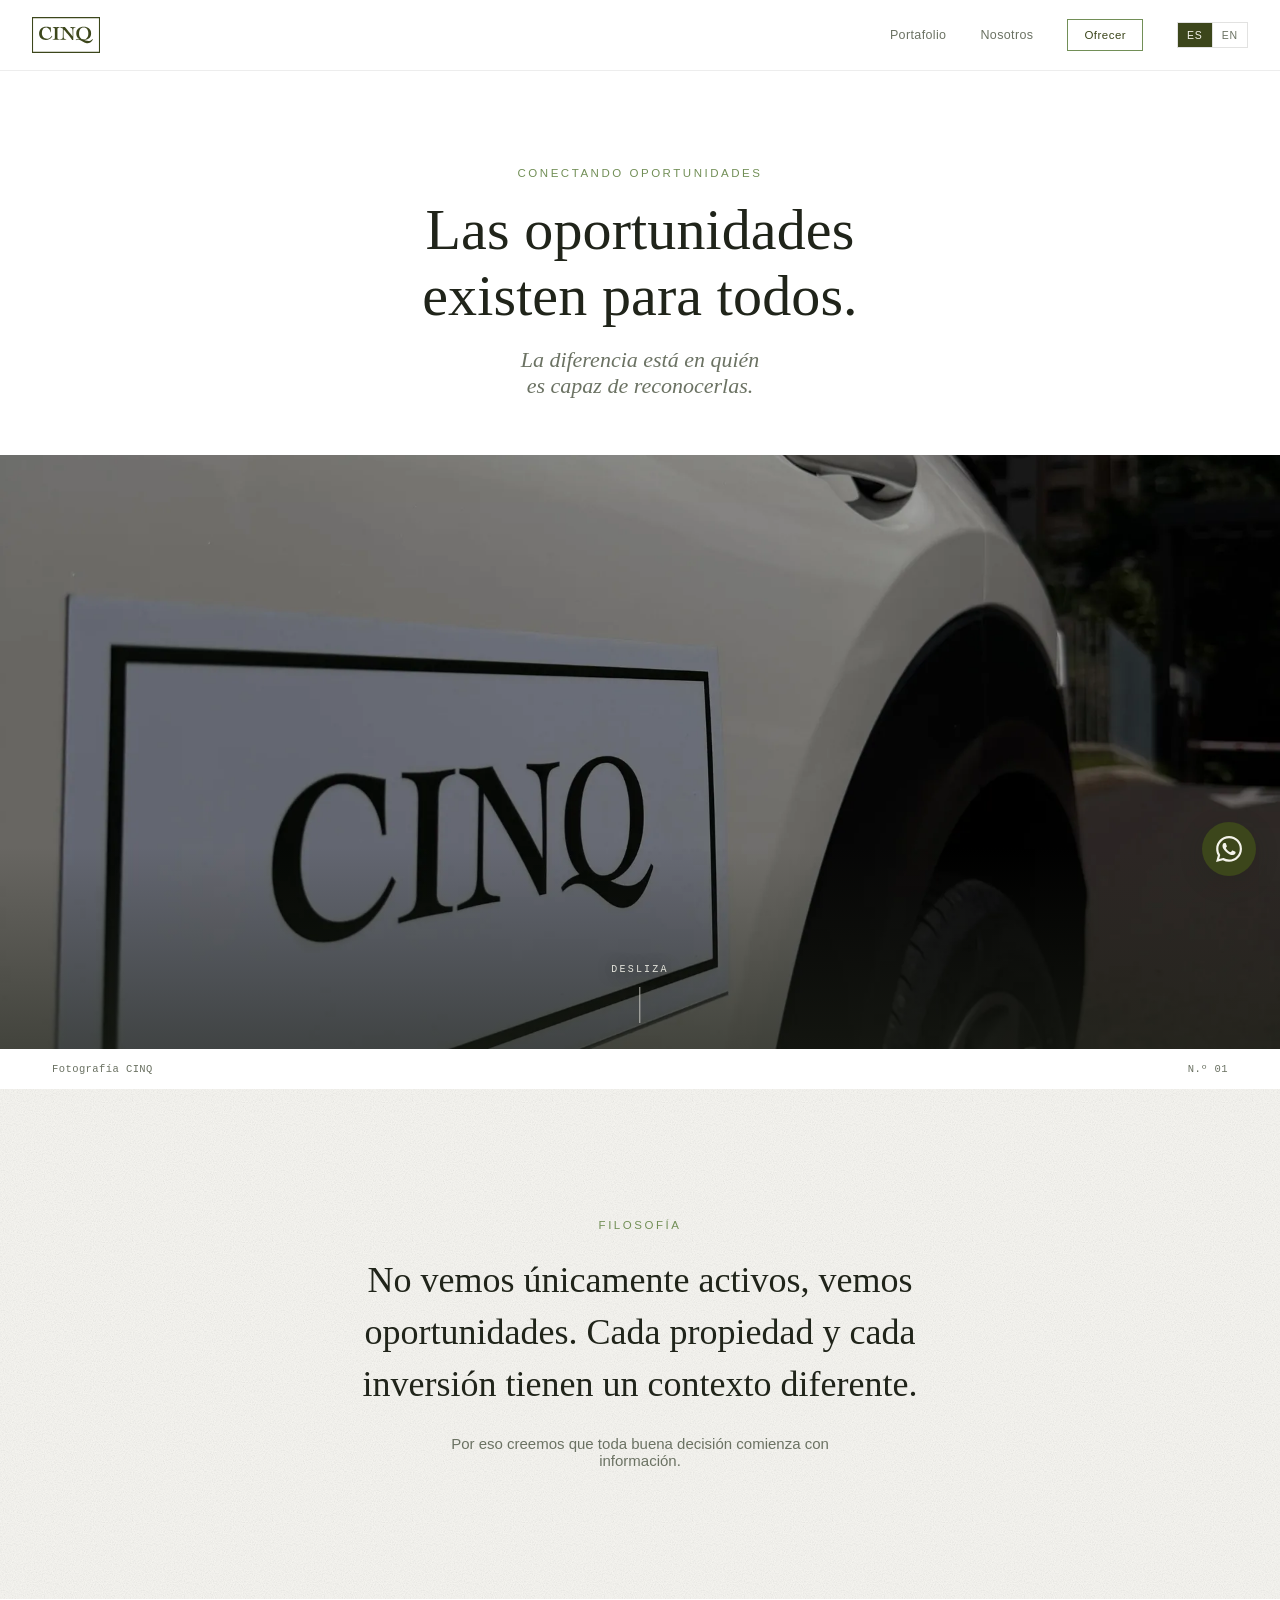
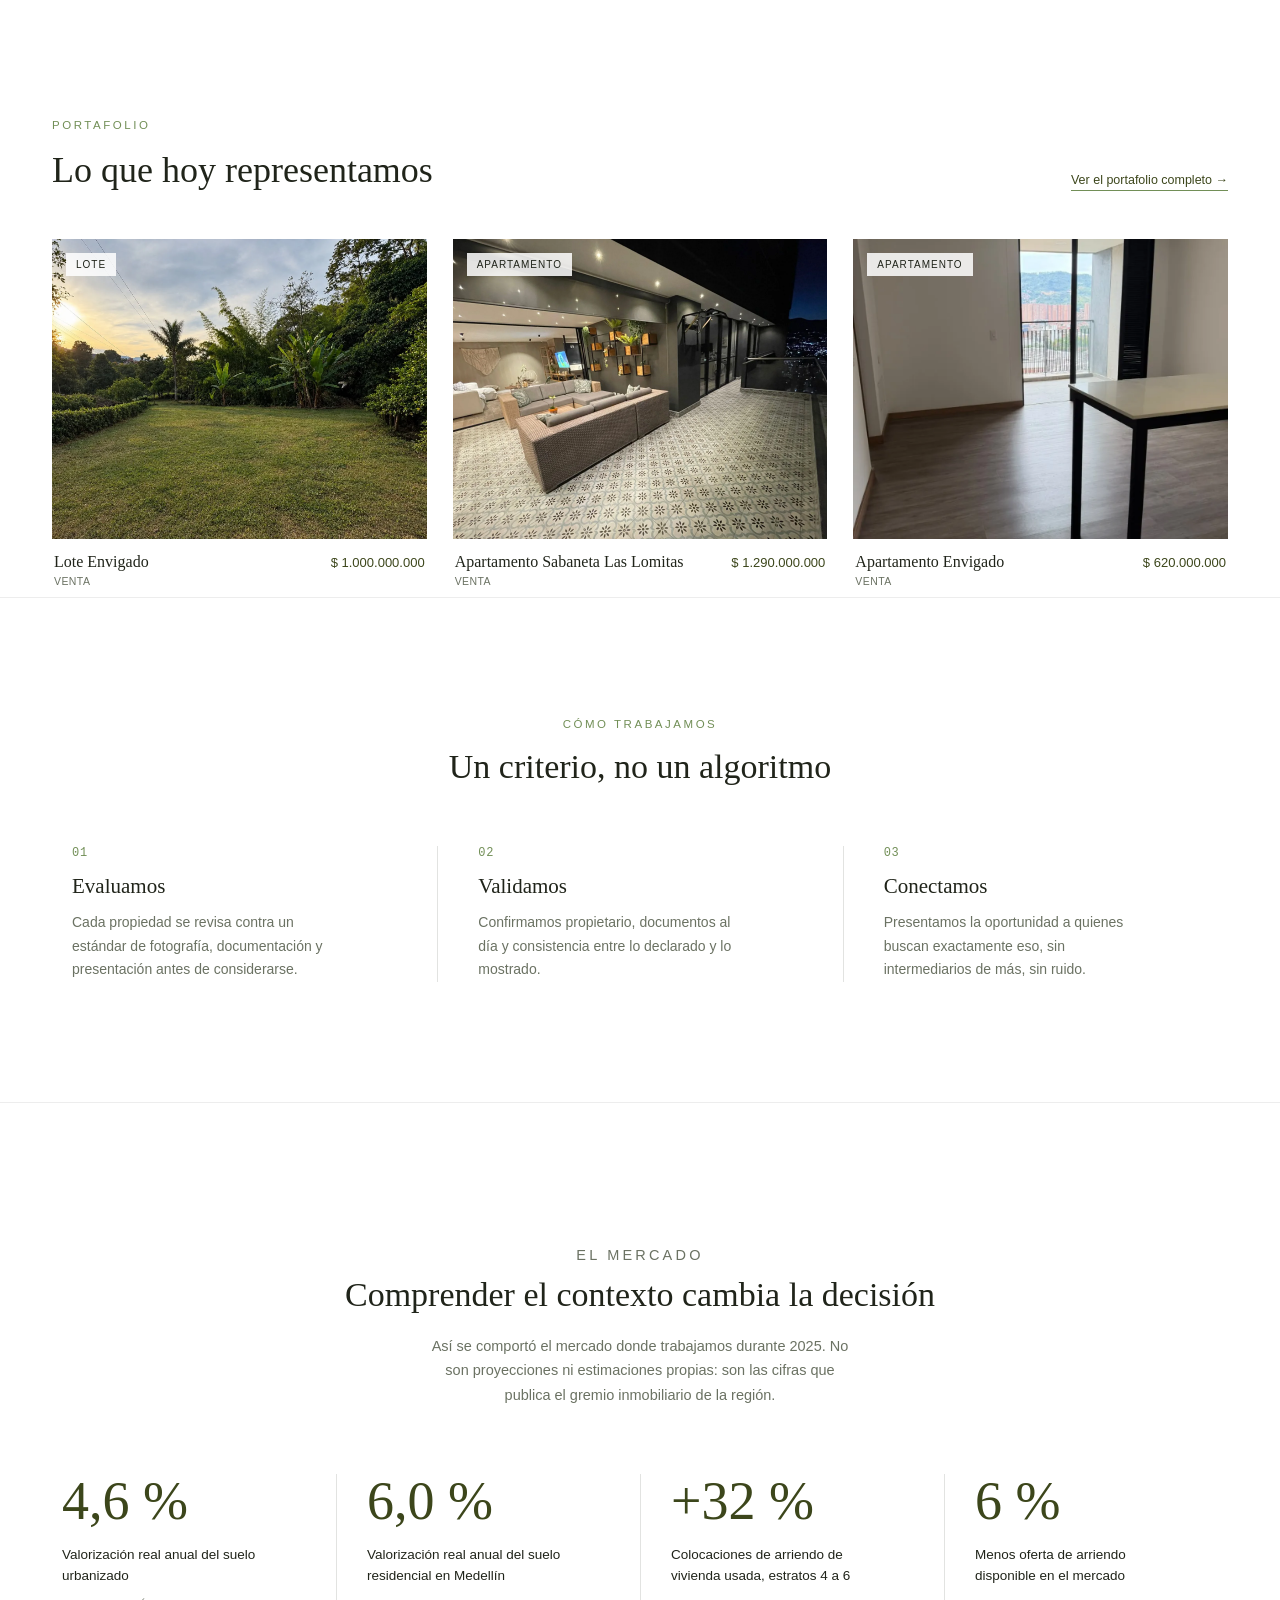
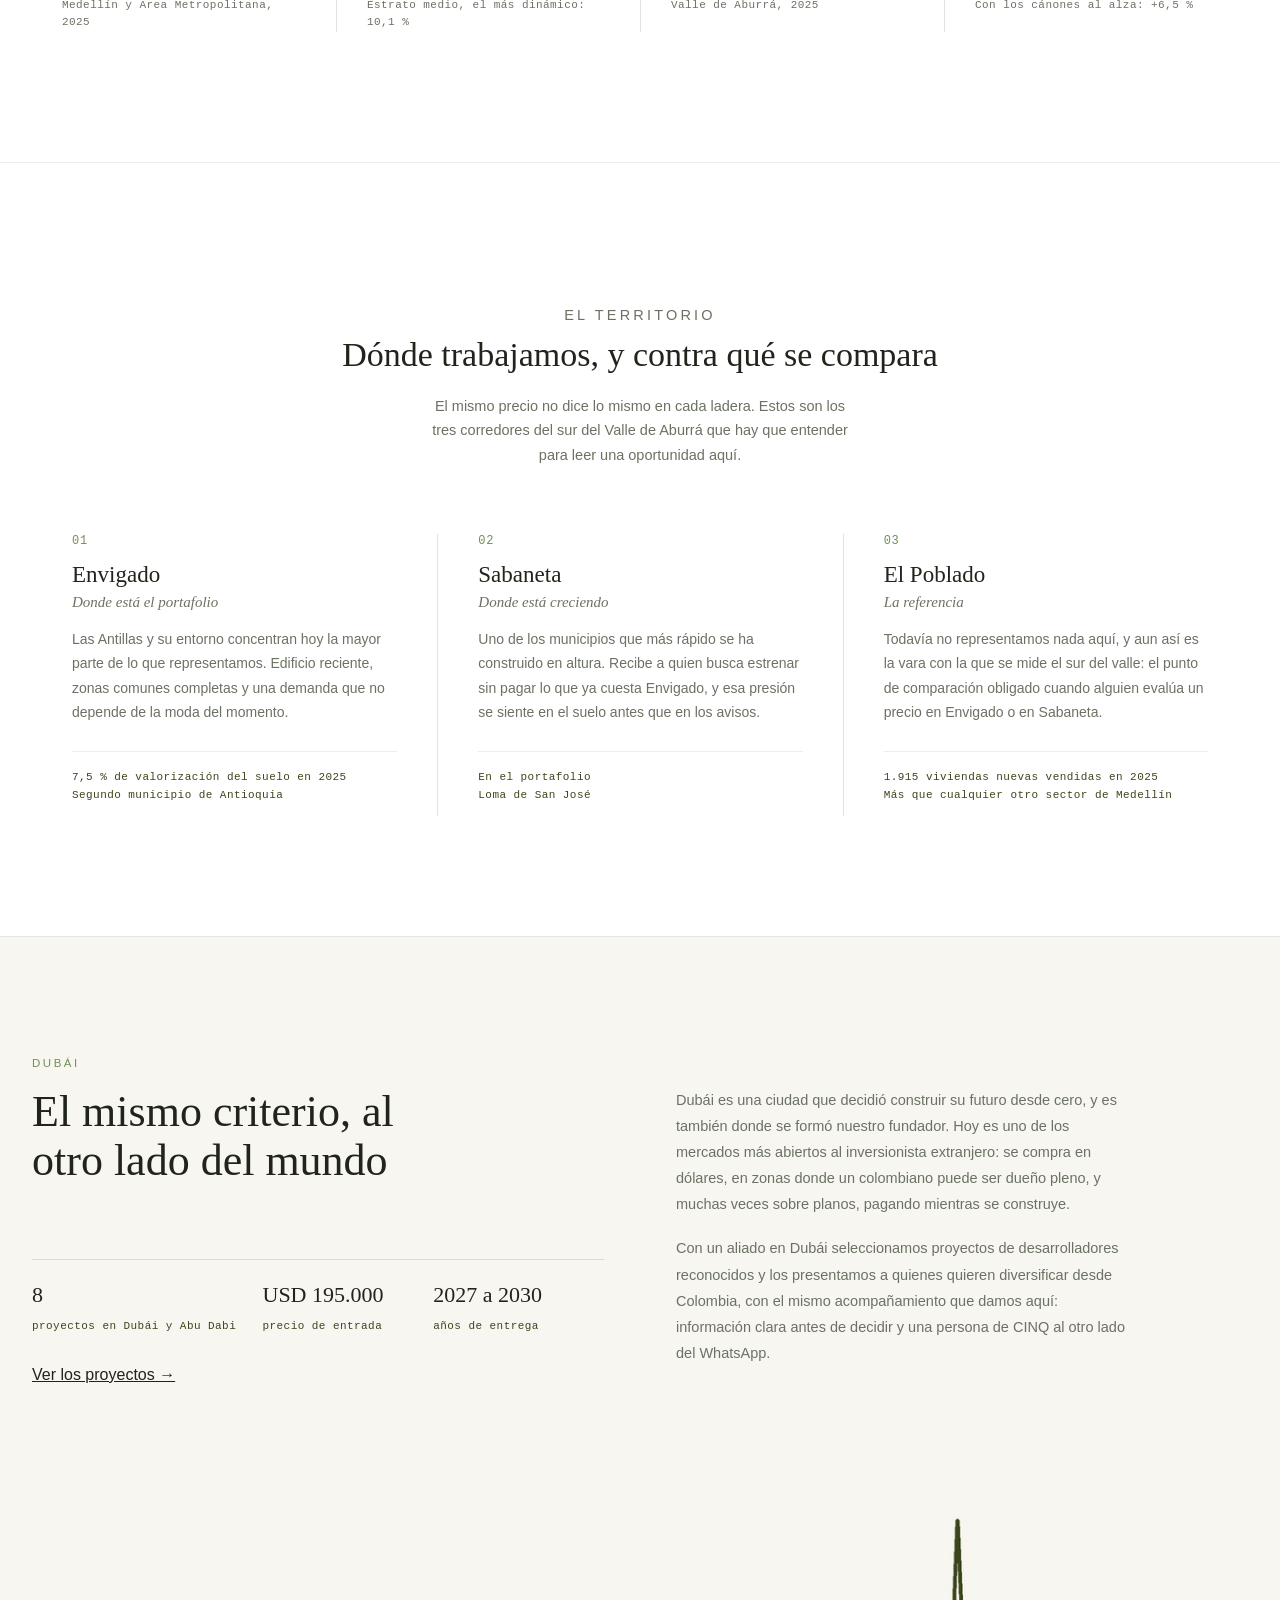
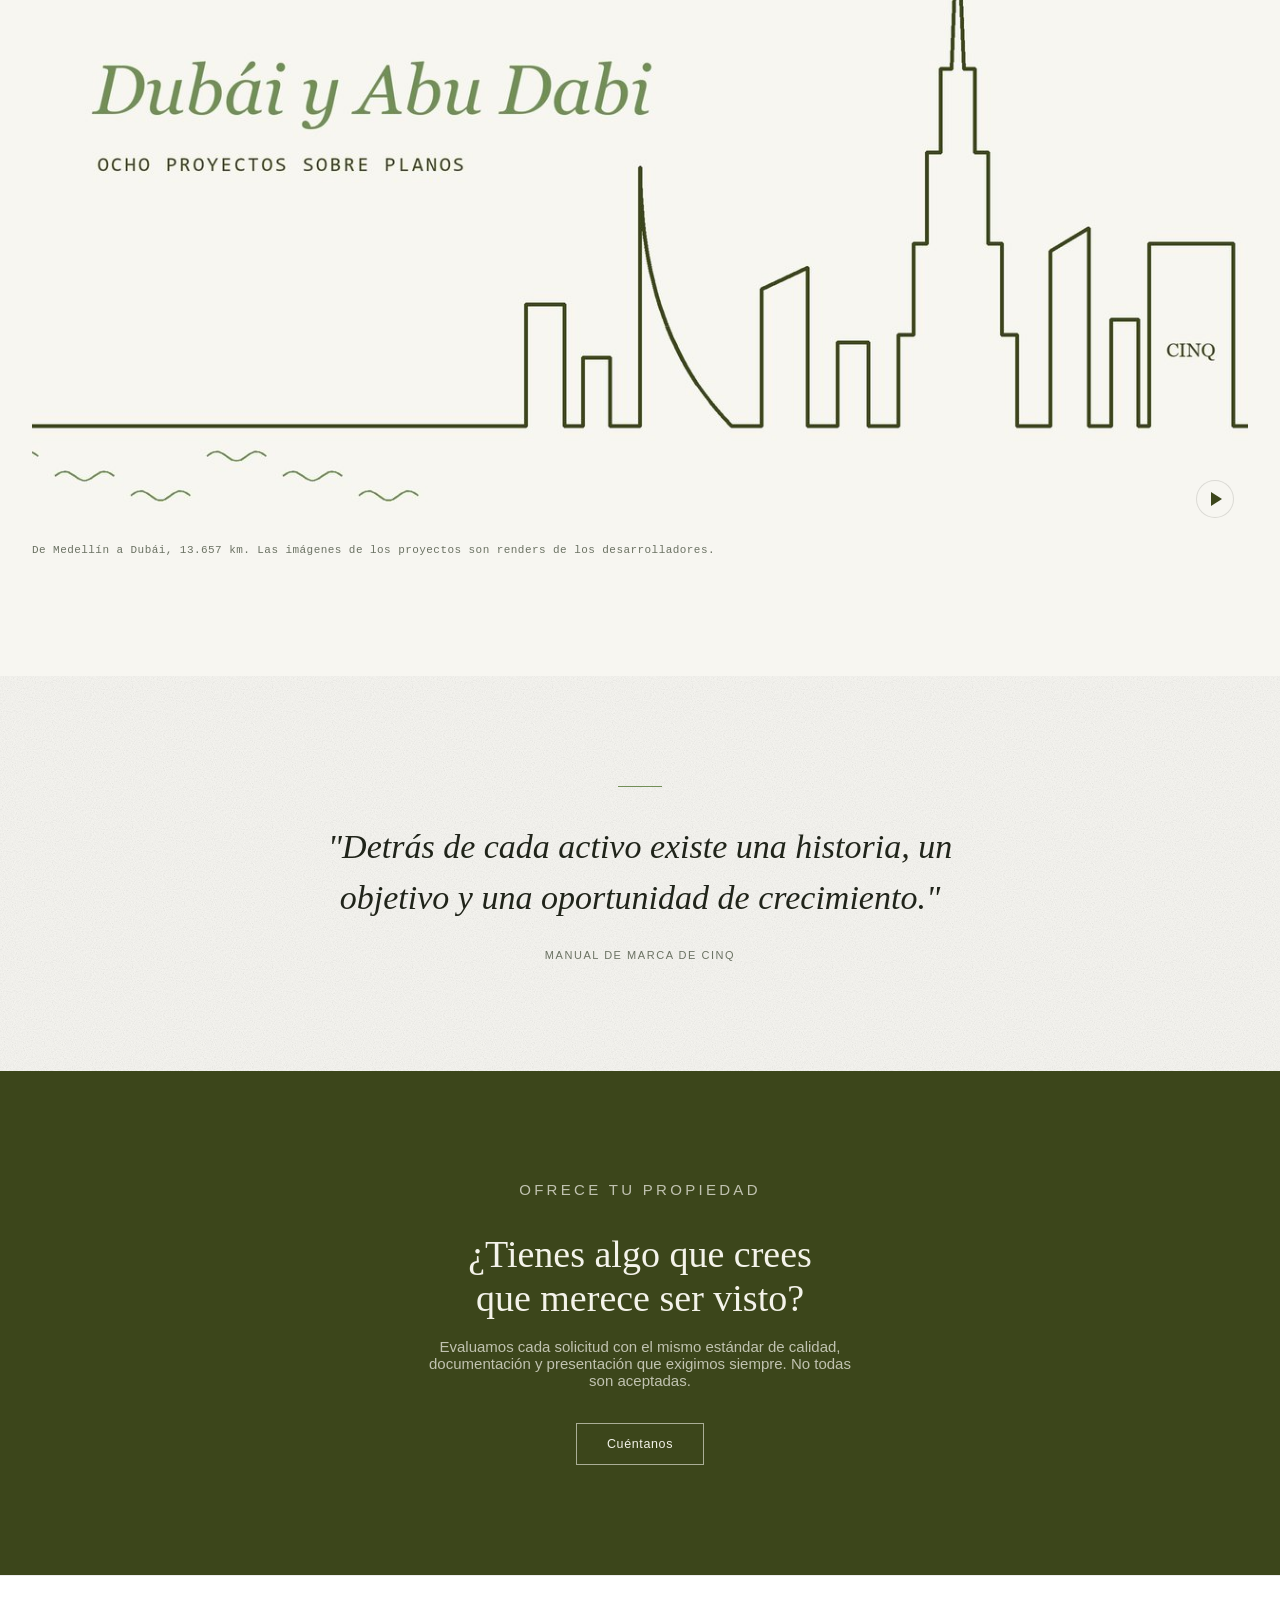
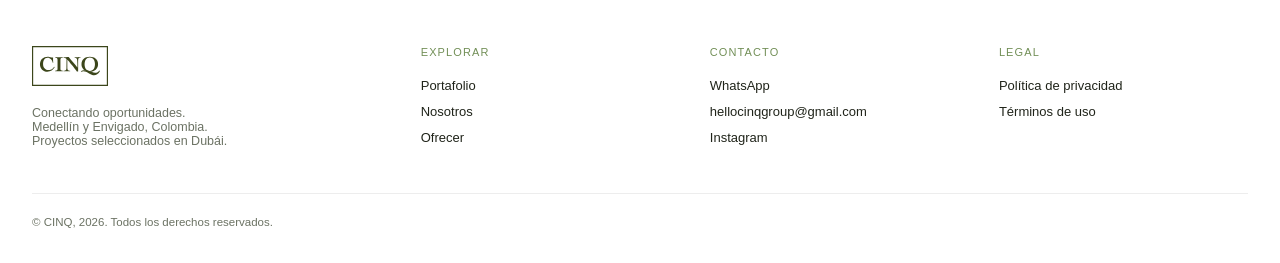
==== index.html @ d1671813 "Suma la pelicula de Dubai al home y traduce la ubicacion de los proyectos La seccion de Dubai cambia" ====
<!doctype html>
<html lang="es">
<head>
<meta charset="utf-8">
<meta name="viewport" content="width=device-width, initial-scale=1">
<title data-en="CINQ | Connecting opportunities">CINQ | Conectando oportunidades</title>
<meta name="description" content="CINQ conecta personas con oportunidades en propiedades y activos estratégicos en Medellín, Envigado y Dubái." data-en-content="CINQ connects people with opportunities in property and strategic assets in Medellín, Envigado and Dubai.">
<link rel="canonical" href="https://cinq-web.vercel.app/">
<link rel="icon" href="/favicon.ico?v=2" sizes="any">
<link rel="icon" href="/favicon.svg?v=2" type="image/svg+xml">
<link rel="apple-touch-icon" href="/apple-touch-icon.png?v=2">
<meta property="og:type" content="website">
<meta property="og:site_name" content="CINQ">
<meta property="og:locale" content="es_CO">
<meta property="og:url" content="https://cinq-web.vercel.app/">
<meta property="og:title" content="CINQ, conectando oportunidades">
<meta property="og:description" content="CINQ conecta personas con oportunidades en propiedades y activos estratégicos en Medellín, Envigado y Dubái.">
<meta property="og:image" content="https://cinq-web.vercel.app/assets/img/og-cinq-2.jpg">
<meta property="og:image:width" content="1200">
<meta property="og:image:height" content="630">
<meta property="og:image:alt" content="Logo de CINQ: el wordmark dentro de su rectangulo, en crema sobre fondo oliva">
<meta name="twitter:card" content="summary_large_image">
<link rel="stylesheet" href="assets/css/styles.css">
<style>
  /* ---------------- hero / masthead ---------------- */
  .masthead{padding:96px 32px 56px;text-align:center;}
  .masthead .inner{max-width:720px;margin:0 auto;}
  .masthead h1{
    font-family:var(--font-display);font-weight:400;font-size:clamp(32px,5.6vw,58px);
    line-height:1.14;letter-spacing:0.002em;margin:0 0 18px;text-wrap:balance;color:var(--ink);
  }
  .masthead .sub{
    font-family:var(--font-display);font-style:italic;font-size:clamp(17px,2.2vw,22px);
    color:var(--muted);max-width:38ch;margin:0 auto;text-wrap:balance;
  }

  .hero-photo{height:66vh;min-height:420px;}
  .hero-photo .tex-wrap{position:absolute;inset:0;overflow:hidden;}
  .hero-photo img{object-position:50% 60%;}
  .hero-photo .tex-wrap.kb img{animation:kb 30s ease-in-out infinite alternate;}
  @keyframes kb{ from{transform:scale(1);} to{transform:scale(1.06);} }
  @media (prefers-reduced-motion: reduce){ .hero-photo .tex-wrap.kb img{animation:none;} }

  /* ---------------- philosophy ---------------- */
  .philosophy{padding:130px 32px;text-align:center;background-color:var(--paper-alt);}
  .philosophy .inner{max-width:740px;margin:0 auto;}
  .philosophy blockquote{
    margin:24px 0 0;font-family:var(--font-display);font-weight:400;
    font-size:clamp(23px,3.2vw,36px);line-height:1.44;color:var(--ink);text-wrap:balance;
  }
  .philosophy .subline{margin:24px auto 0;max-width:52ch;color:var(--muted);font-size:15px;}

  /* ---------------- process (spec strip) ---------------- */
  .process{padding:120px 32px;background:var(--paper);border-top:1px solid var(--line-soft);}
  .process .inner{max-width:1240px;margin:0 auto;}
  .process .head{text-align:center;margin-bottom:60px;}
  .process-grid{display:grid;grid-template-columns:repeat(3,1fr);}
  .p-step{padding:0 40px;}
  .p-step + .p-step{border-left:1px solid var(--line);}
  @media (max-width:820px){
    .process-grid{grid-template-columns:1fr;gap:44px;}
    .p-step{padding:0;}
    .p-step + .p-step{border-left:none;border-top:1px solid var(--line);padding-top:44px;}
  }
  .p-step .idx{font-family:var(--font-mono);font-size:12px;color:var(--olive);letter-spacing:0.06em;}
  .p-step h3{font-family:var(--font-display);font-weight:400;font-size:21px;margin:14px 0 12px;color:var(--ink);}
  .p-step p{font-size:14px;color:var(--muted);line-height:1.7;margin:0;max-width:34ch;}

  /* ---------------- editorial quote ---------------- */
  .spread-quote{padding:110px 32px;text-align:center;background-color:var(--paper-alt);}
  .spread-quote .inner{max-width:780px;margin:0 auto;}
  .spread-quote .rule{width:44px;height:1px;background:var(--olive);margin:0 auto 34px;}
  .spread-quote p{
    font-family:var(--font-display);font-weight:400;font-style:italic;
    font-size:clamp(21px,3.2vw,34px);line-height:1.5;color:var(--ink);text-wrap:balance;margin:0;
  }
  .spread-quote cite{
    display:block;margin-top:26px;font-style:normal;font-size:11px;letter-spacing:0.14em;
    text-transform:uppercase;color:var(--muted);
  }

  /* ---------------- cta band ---------------- */
  .cta-band{background:var(--olive-deep);color:var(--on-accent);padding:110px 32px;text-align:center;}
  .cta-band .inner{max-width:640px;margin:0 auto;}
  .cta-band .eyebrow{color:var(--on-accent-muted);}
  .cta-band h2{font-family:var(--font-display);font-weight:400;font-size:clamp(25px,3.4vw,38px);margin:0 0 18px;text-wrap:balance;}
  .cta-band p{color:var(--on-accent-muted);font-size:15px;max-width:52ch;margin:0 auto 34px;}
  .cta-band .btn{
    display:inline-block;border:1px solid rgba(244,243,234,0.6);color:var(--on-accent);
    text-decoration:none;padding:13px 30px;font-size:12.5px;letter-spacing:0.05em;transition:background .25s ease;
  }
  .cta-band .btn:hover{background:rgba(244,243,234,0.14);}

  /* ---------------- senal de scroll ---------------- */
  /* La foto del hero es clara en la zona baja, asi que el texto crema no se
     leeria solo. El degradado le da piso sin oscurecer la fotografía. */
  .hero-photo::after{
    content:"";position:absolute;left:0;right:0;bottom:0;height:34%;z-index:1;
    background:linear-gradient(to top,rgba(32,36,26,0.52),rgba(32,36,26,0));
    pointer-events:none;
  }
  .scroll-cue{
    position:absolute;left:50%;bottom:26px;transform:translateX(-50%);z-index:2;
    display:flex;flex-direction:column;align-items:center;gap:12px;pointer-events:none;
    font-family:var(--font-mono);font-size:10px;letter-spacing:0.22em;text-transform:uppercase;
    color:rgba(244,243,234,0.9);text-shadow:0 1px 14px rgba(32,36,26,0.6);
  }
  .scroll-cue i{
    display:block;width:1px;height:36px;background:rgba(244,243,234,0.7);
    transform-origin:top;animation:cue 2.6s ease-in-out infinite;
  }
  @keyframes cue{ 0%{transform:scaleY(0);opacity:1;} 45%{transform:scaleY(1);opacity:1;} 100%{transform:scaleY(1);opacity:0;} }
  @media (prefers-reduced-motion: reduce){ .scroll-cue i{animation:none;} }

  /* ---------------- portafolio destacado ---------------- */
  /* La retícula y la tarjeta viven en styles.css: aquí solo va el aire de la
     sección. Si el catálogo está vacío, site.js retira la sección entera. */
  .featured{padding:120px 0 10px;background:var(--paper);}

  /* ---------------- contexto de mercado ---------------- */
  /* Cifras publicadas por La Lonja de Propiedad Raíz de Medellín y Antioquia
     (valorización del suelo y balance del sector, 2025). Van escritas a mano:
     si alguna se actualiza, hay que cambiar el año en su .detail. */
  .market{padding:120px 32px 130px;background:var(--paper);border-top:1px solid var(--line-soft);}
  .market .inner{max-width:1240px;margin:0 auto;}
  .market .head{text-align:center;margin-bottom:66px;}
  .market .head h2{font-family:var(--font-display);font-weight:400;font-size:clamp(24px,3.2vw,34px);margin:8px 0 0;color:var(--ink);text-wrap:balance;}
  .market .head p{font-size:14.5px;color:var(--muted);line-height:1.7;max-width:52ch;margin:20px auto 0;}

  /* ---------------- dubai ---------------- */
  /* El segundo mercado. Las tres lineas de datos no van escritas: las arma
     initDubai() desde el catalogo, asi que se actualizan solas cuando entra
     o sale un proyecto. Sin proyectos afuera, la seccion se retira.

     Debajo va la pelicula: la linea de Medellin a Dubai del carrusel de
     Instagram, animada, y los ocho proyectos. La genera
     Video/dubai_seccion/hacer_video_dubai.py en espanol y en ingles, y
     initDubaiPelicula() elige el del idioma, la carga solo cuando se acerca
     a la pantalla y la pausa cuando sale. */
  .dubai{padding:120px 32px;background:var(--paper-alt);border-top:1px solid var(--line-soft);}
  .dubai .inner{max-width:1240px;margin:0 auto;display:grid;grid-template-columns:1fr 1fr;
    grid-template-areas:"cabeza cuerpo" "cifras cuerpo" "pelicula pelicula";grid-template-rows:auto 1fr auto;gap:0 72px;align-items:start;}
  .dubai .cabeza{grid-area:cabeza;}
  .dubai .cuerpo{grid-area:cuerpo;padding-top:30px;}
  .dubai .cifras{grid-area:cifras;align-self:end;}
  .dubai .cabeza h2{font-family:var(--font-display);font-weight:400;font-size:clamp(28px,3.6vw,44px);line-height:1.12;margin:8px 0 0;color:var(--ink);text-wrap:balance;}
  .dubai .cuerpo p{font-size:14.5px;color:var(--muted);line-height:1.8;margin:0 0 18px;max-width:56ch;}
  .dubai .datos{display:grid;grid-template-columns:1.35fr 1fr 1fr;margin:40px 0 30px;border-top:1px solid var(--line);}
  .dubai .datos div{padding:16px 16px 0 0;font-family:var(--font-mono);font-size:11px;letter-spacing:0.04em;color:var(--olive-deep);line-height:1.7;}
  .dubai .datos b{display:block;font-family:var(--font-display);font-weight:400;font-size:22px;letter-spacing:0;color:var(--ink);margin-bottom:4px;}
  .dubai .pelicula{grid-area:pelicula;margin:64px 0 0;}
  /* Sin borde: el fondo del video es el mismo papel de la seccion, asi que
     la linea se dibuja sobre la pagina y no dentro de una caja. */
  .dubai .pelicula .marco{position:relative;aspect-ratio:16/9;overflow:hidden;background:var(--paper-alt);}
  .dubai .pelicula video{width:100%;height:100%;display:block;object-fit:cover;}
  .dubai .pelicula figcaption{margin-top:12px;font-family:var(--font-mono);font-size:11px;letter-spacing:0.04em;color:var(--muted);}
  /* Pausa: el video se mueve solo y dura mas de cinco segundos, asi que
     tiene que poder detenerse. */
  .dubai .pausa{position:absolute;right:14px;bottom:14px;width:38px;height:38px;border-radius:50%;cursor:pointer;
    border:1px solid var(--line);background:rgba(247,246,241,0.92);display:flex;align-items:center;justify-content:center;padding:0;}
  .dubai .pausa::before{content:"";width:10px;height:12px;border-left:3px solid var(--olive-deep);border-right:3px solid var(--olive-deep);box-sizing:border-box;}
  .dubai .pausa[aria-pressed="true"]::before{width:0;height:0;border-style:solid;border-width:7px 0 7px 11px;
    border-color:transparent transparent transparent var(--olive-deep);margin-left:3px;}
  .dubai .pausa:focus-visible{outline:2px solid var(--olive-deep);outline-offset:2px;}
  @media (max-width:900px){
    .dubai{padding:90px 16px;}
    .dubai .inner{grid-template-columns:1fr;grid-template-areas:"cabeza" "pelicula" "cuerpo" "cifras";grid-template-rows:none;}
    .dubai .pelicula{margin:28px 0 8px;}
    .dubai .cuerpo{padding-top:20px;}
    .dubai .datos{grid-template-columns:1fr;margin-top:24px;}
    .dubai .datos div + div{border-top:1px solid var(--line-soft);padding-top:12px;margin-top:12px;}
  }

  /* ---------------- el territorio ---------------- */
  /* Envigado y El Poblado llevan cifra de La Lonja (2025). Sabaneta no: el
     gremio no la desagrega y la cifra que circula en blogs no se confirma en
     la fuente, asi que su tercera linea es el inmueble que si tenemos alli. */
  .territorio{padding:120px 32px;background:var(--paper);border-top:1px solid var(--line-soft);}
  .territorio .inner{max-width:1240px;margin:0 auto;}
  .territorio .head{text-align:center;margin-bottom:66px;}
  .territorio .head h2{font-family:var(--font-display);font-weight:400;font-size:clamp(24px,3.2vw,34px);margin:8px 0 0;color:var(--ink);text-wrap:balance;}
  .territorio .head p{font-size:14.5px;color:var(--muted);line-height:1.7;max-width:52ch;margin:20px auto 0;}
  .t-grid{display:grid;grid-template-columns:repeat(3,1fr);gap:0;}
  .t-zona{padding:0 40px;display:flex;flex-direction:column;}
  .t-zona + .t-zona{border-left:1px solid var(--line);}
  @media (max-width:900px){
    .t-grid{grid-template-columns:1fr;gap:48px;}
    .t-zona{padding:0;}
    .t-zona + .t-zona{border-left:none;border-top:1px solid var(--line);padding-top:48px;}
  }
  .t-zona .idx{font-family:var(--font-mono);font-size:12px;color:var(--olive);letter-spacing:0.06em;}
  .t-zona h3{font-family:var(--font-display);font-weight:400;font-size:23px;margin:14px 0 6px;color:var(--ink);}
  .t-zona .rol{font-family:var(--font-display);font-style:italic;font-size:15px;color:var(--muted);margin:0 0 16px;}
  .t-zona p.cuerpo{font-size:14px;color:var(--muted);line-height:1.75;margin:0 0 26px;}
  .t-zona .dato{
    margin-top:auto;padding-top:16px;border-top:1px solid var(--line-soft);
    font-family:var(--font-mono);font-size:11px;letter-spacing:0.04em;
    color:var(--olive-deep);line-height:1.7;
  }
  .market-grid{display:grid;grid-template-columns:repeat(4,1fr);}
  .m-cell{padding:0 30px;}
  .m-cell + .m-cell{border-left:1px solid var(--line);}
  @media (max-width:980px){
    .market-grid{grid-template-columns:repeat(2,1fr);gap:44px 0;}
    .m-cell:nth-child(odd){padding-left:0;}
    .m-cell:nth-child(3){border-left:none;}
  }
  @media (max-width:560px){
    .market-grid{grid-template-columns:1fr;gap:40px;}
    .m-cell{padding:0;border-left:none;}
    .m-cell + .m-cell{border-left:none;border-top:1px solid var(--line);padding-top:40px;}
  }
  .m-cell .figure{
    font-family:var(--font-display);font-weight:400;font-size:clamp(38px,5vw,54px);
    line-height:1;color:var(--olive-deep);font-variant-numeric:tabular-nums;
  }
  .m-cell .label{margin:16px 0 0;font-size:13.5px;line-height:1.6;color:var(--ink);max-width:26ch;}
  .m-cell .detail{margin:10px 0 0;font-family:var(--font-mono);font-size:11px;letter-spacing:0.04em;color:var(--muted);line-height:1.6;}
</style>
</head>
<body>

<header class="chrome-nav" id="nav">
  <a class="mark" href="index.html">CINQ</a>
  <nav>
    <a href="portafolio.html" data-en="Portfolio">Portafolio</a>
    <a href="nosotros.html" data-en="About">Nosotros</a>
    <a href="ofrecer.html" class="cta" title="Ofrece tu propiedad" data-en="Offer" data-en-title="Offer your property">Ofrecer</a>
  </nav>
</header>

<section class="masthead">
  <div class="inner">
    <p class="eyebrow" data-en="Connecting opportunities">Conectando oportunidades</p>
    <h1 data-en="Opportunities exist for everyone.">Las oportunidades existen para todos.</h1>
    <p class="sub" data-en="The difference lies in who is able to recognise them.">La diferencia está en quién es capaz de reconocerlas.</p>
  </div>
</section>

<section class="hero-photo frame">
  <div class="tex-wrap kb"><picture><source srcset="assets/img/cinq-sticker-vehiculo.webp" type="image/webp"><img src="assets/img/cinq-sticker-vehiculo.jpg" alt="Sticker CINQ en la puerta de un vehículo, con la ciudad de Envigado de fondo" data-en-alt="CINQ sticker on a car door, with the city of Envigado behind"></picture></div>
  <span class="scroll-cue" data-en="Scroll&lt;i&gt;&lt;/i&gt;">Desliza<i></i></span>
</section>
<div class="photo-caption">
  <span data-en="CINQ photography">Fotografía CINQ</span>
  <span data-en="No. 01">N.º 01</span>
</div>

<section class="philosophy textura">
  <div class="inner">
    <p class="eyebrow" style="text-align:center;" data-en="Philosophy">Filosofía</p>
    <blockquote data-en="We do not just see assets, we see opportunities. Every property and every investment sits in a different context.">No vemos únicamente activos, vemos oportunidades. Cada propiedad y cada inversión tienen un contexto diferente.</blockquote>
    <p class="subline" data-en="That is why we believe every good decision begins with information.">Por eso creemos que toda buena decisión comienza con información.</p>
  </div>
</section>

<section class="featured">
  <div class="container">
    <div class="section-head">
      <div>
        <p class="eyebrow" data-en="Portfolio">Portafolio</p>
        <h2 data-en="What we represent today">Lo que hoy representamos</h2>
      </div>
      <a class="view-all" href="portafolio.html" data-en="See the full portfolio &amp;rarr;">Ver el portafolio completo &rarr;</a>
    </div>
    <div class="p-grid" id="home-grid"></div>
  </div>
</section>

<section class="process">
  <div class="inner">
    <div class="head">
      <p class="eyebrow" data-en="How we work">Cómo trabajamos</p>
      <h2 style="font-family:var(--font-display);font-weight:400;font-size:clamp(24px,3.2vw,34px);margin:8px 0 0;" data-en="Judgement, not an algorithm">Un criterio, no un algoritmo</h2>
    </div>
    <div class="process-grid">
      <div class="p-step">
        <div class="idx">01</div>
        <h3 data-en="We evaluate">Evaluamos</h3>
        <p data-en="Every property is checked against a standard of photography, paperwork and presentation before it is even considered.">Cada propiedad se revisa contra un estándar de fotografía, documentación y presentación antes de considerarse.</p>
      </div>
      <div class="p-step">
        <div class="idx">02</div>
        <h3 data-en="We verify">Validamos</h3>
        <p data-en="We confirm the owner, that the paperwork is in order, and that what is declared matches what is shown.">Confirmamos propietario, documentos al día y consistencia entre lo declarado y lo mostrado.</p>
      </div>
      <div class="p-step">
        <div class="idx">03</div>
        <h3 data-en="We connect">Conectamos</h3>
        <p data-en="We present the opportunity to the people looking for exactly that, with no extra middlemen and no noise.">Presentamos la oportunidad a quienes buscan exactamente eso, sin intermediarios de más, sin ruido.</p>
      </div>
    </div>
  </div>
</section>

<section class="market">
  <div class="inner">
    <div class="head">
      <p class="eyebrow" data-en="The market">El mercado</p>
      <h2 data-en="Understanding the context changes the decision">Comprender el contexto cambia la decisión</h2>
      <p data-en="This is how the market we work in behaved during 2025. These are not projections or estimates of our own: they are the figures published by the region’s real estate association.">Así se comportó el mercado donde trabajamos durante 2025. No son proyecciones ni estimaciones propias: son las cifras que publica el gremio inmobiliario de la región.</p>
    </div>
    <div class="market-grid">
      <div class="m-cell">
        <div class="figure" data-en="4.6&amp;nbsp;%">4,6&nbsp;%</div>
        <p class="label" data-en="Real annual appreciation of developed land">Valorización real anual del suelo urbanizado</p>
        <p class="detail" data-en="Medellín and its metropolitan area, 2025">Medellín y Área Metropolitana, 2025</p>
      </div>
      <div class="m-cell">
        <div class="figure" data-en="6.0&amp;nbsp;%">6,0&nbsp;%</div>
        <p class="label" data-en="Real annual appreciation of residential land in Medellín">Valorización real anual del suelo residencial en Medellín</p>
        <p class="detail" data-en="Mid stratum, the most dynamic: 10.1&amp;nbsp;%">Estrato medio, el más dinámico: 10,1&nbsp;%</p>
      </div>
      <div class="m-cell">
        <div class="figure" data-en="+33&amp;nbsp;%">+33&nbsp;%</div>
        <p class="label" data-en="Rentals closed on existing homes, strata 4 to 6">Colocaciones de arriendo de vivienda usada, estratos 4 a 6</p>
        <p class="detail" data-en="Aburrá Valley, 2025">Valle de Aburrá, 2025</p>
      </div>
      <div class="m-cell">
        <div class="figure" data-en="6&amp;nbsp;%">6&nbsp;%</div>
        <p class="label" data-en="Less rental stock available on the market">Menos oferta de arriendo disponible en el mercado</p>
        <p class="detail" data-en="With rents rising: +6.5&amp;nbsp;%">Con los cánones al alza: +6,5&nbsp;%</p>
      </div>
    </div>
  </div>
</section>

<section class="territorio">
  <div class="inner">
    <div class="head">
      <p class="eyebrow" data-en="The territory">El territorio</p>
      <h2 data-en="Where we work, and what it is measured against">Dónde trabajamos, y contra qué se compara</h2>
      <p data-en="The same price does not mean the same thing on every hillside. These are the three corridors in the south of the Aburrá Valley you need to understand to read an opportunity here.">El mismo precio no dice lo mismo en cada ladera. Estos son los tres corredores del sur del Valle de Aburrá que hay que entender para leer una oportunidad aquí.</p>
    </div>
    <div class="t-grid">
      <div class="t-zona">
        <div class="idx">01</div>
        <h3>Envigado</h3>
        <p class="rol" data-en="Where the portfolio is">Donde está el portafolio</p>
        <p class="cuerpo" data-en="Las Antillas and the area around it hold most of what we represent today. A recent building, a full set of shared amenities, and demand that does not depend on whatever is fashionable this year.">Las Antillas y su entorno concentran hoy la mayor parte de lo que representamos. Edificio reciente, zonas comunes completas y una demanda que no depende de la moda del momento.</p>
        <p class="dato" data-en="7.5 % land appreciation in 2025&lt;br&gt;Second largest municipality in Antioquia">7,5 % de valorización del suelo en 2025<br>Segundo municipio de Antioquia</p>
      </div>
      <div class="t-zona">
        <div class="idx">02</div>
        <h3>Sabaneta</h3>
        <p class="rol" data-en="Where it is growing">Donde está creciendo</p>
        <p class="cuerpo" data-en="One of the municipalities that has built upwards the fastest. It takes in people looking for something brand new without paying what Envigado already costs, and that pressure shows up in land prices before it shows up in the listings.">Uno de los municipios que más rápido se ha construido en altura. Recibe a quien busca estrenar sin pagar lo que ya cuesta Envigado, y esa presión se siente en el suelo antes que en los avisos.</p>
        <p class="dato" data-en="In the portfolio&lt;br&gt;Loma de San José">En el portafolio<br>Loma de San José</p>
      </div>
      <div class="t-zona">
        <div class="idx">03</div>
        <h3>El Poblado</h3>
        <p class="rol" data-en="The benchmark">La referencia</p>
        <p class="cuerpo" data-en="We do not represent anything here yet, and even so it is the yardstick the south of the valley is measured by: the unavoidable point of comparison when someone weighs up a price in Envigado or Sabaneta.">Todavía no representamos nada aquí, y aun así es la vara con la que se mide el sur del valle: el punto de comparación obligado cuando alguien evalúa un precio en Envigado o en Sabaneta.</p>
        <p class="dato" data-en="1,915 new homes sold in 2025&lt;br&gt;More than any other district in Medellín">1.915 viviendas nuevas vendidas en 2025<br>Más que cualquier otro sector de Medellín</p>
      </div>
    </div>
  </div>
</section>

<section class="dubai" id="dubai">
  <div class="inner">
    <div class="cabeza">
      <p class="eyebrow" data-en="Dubai">Dubái</p>
      <h2 data-en="The same judgement, on the other side of the world">El mismo criterio, al otro lado del mundo</h2>
    </div>
    <div class="cuerpo">
      <p data-en="Dubai is a city that decided to build its future from scratch, and it is also where our founder studied. Today it is one of the markets most open to foreign investors: you buy in dollars, in areas where a Colombian can hold full ownership, and often off plan, paying while the building goes up.">Dubái es una ciudad que decidió construir su futuro desde cero, y es también donde se formó nuestro fundador. Hoy es uno de los mercados más abiertos al inversionista extranjero: se compra en dólares, en zonas donde un colombiano puede ser dueño pleno, y muchas veces sobre planos, pagando mientras se construye.</p>
      <p data-en="With a partner in Dubai we select projects from established developers and present them to people who want to diversify from Colombia, with the same support we give here: clear information before you decide, and someone from CINQ on the other end of WhatsApp.">Con un aliado en Dubái seleccionamos proyectos de desarrolladores reconocidos y los presentamos a quienes quieren diversificar desde Colombia, con el mismo acompañamiento que damos aquí: información clara antes de decidir y una persona de CINQ al otro lado del WhatsApp.</p>
    </div>
    <div class="cifras">
      <div class="datos" id="dubai-datos"></div>
      <a class="view-all" href="portafolio.html?tipo=proyectos" data-en="See the projects &amp;rarr;">Ver los proyectos &rarr;</a>
    </div>
    <figure class="pelicula" id="dubai-pelicula">
      <div class="marco">
        <video muted loop playsinline preload="none" poster="assets/video/dubai-es.jpg"
          data-es="assets/video/dubai-es" data-en-video="assets/video/dubai-en"
          aria-label="Animación: una línea sale de Medellín, cruza el mar y dibuja el skyline de Dubái; después pasan los ocho proyectos con su precio de entrada."
          data-en-aria-label="Animation: a line leaves Medellín, crosses the sea and draws the Dubai skyline; then the eight projects appear with their entry prices."></video>
        <button type="button" class="pausa" aria-pressed="false" aria-label="Pausar el video"></button>
      </div>
      <figcaption data-en="From Medellín to Dubai, 13,657 km. Project images are developer renders.">De Medellín a Dubái, 13.657 km. Las imágenes de los proyectos son renders de los desarrolladores.</figcaption>
    </figure>
  </div>
</section>

<section class="spread-quote textura">
  <div class="inner">
    <div class="rule"></div>
    <p data-en="&quot;Behind every asset there is a story, a goal and an opportunity to grow.&quot;">"Detrás de cada activo existe una historia, un objetivo y una oportunidad de crecimiento."</p>
    <cite data-en="CINQ brand book">Manual de marca de CINQ</cite>
  </div>
</section>

<section class="cta-band">
  <div class="inner">
    <p class="eyebrow" data-en="Offer your property">Ofrece tu propiedad</p>
    <h2 data-en="Do you have something you believe deserves to be seen?">¿Tienes algo que crees que merece ser visto?</h2>
    <p data-en="We assess every request against the same standard of quality, paperwork and presentation we always demand. Not all of them are accepted.">Evaluamos cada solicitud con el mismo estándar de calidad, documentación y presentación que exigimos siempre. No todas son aceptadas.</p>
    <a class="btn" href="ofrecer.html" data-en="Tell us about it">Cuéntanos</a>
  </div>
</section>

<footer>
  <div class="foot-grid">
    <div>
      <div class="foot-mark">CINQ</div>
      <div class="foot-tag" data-en="Connecting opportunities.&lt;br&gt;Medellín and Envigado, Colombia.&lt;br&gt;Selected projects in Dubai.">Conectando oportunidades.<br>Medellín y Envigado, Colombia.<br>Proyectos seleccionados en Dubái.</div>
    </div>
    <div class="foot-col">
      <h2 data-en="Explore">Explorar</h2>
      <ul><li><a href="portafolio.html" data-en="Portfolio">Portafolio</a></li><li><a href="nosotros.html" data-en="About">Nosotros</a></li><li><a href="ofrecer.html" data-en="Offer">Ofrecer</a></li></ul>
    </div>
    <div class="foot-col">
      <h2 data-en="Contact">Contacto</h2>
      <ul><li><a href="https://wa.me/573022758992" target="_blank" rel="noopener">WhatsApp</a></li><li><a href="mailto:hellocinqgroup@gmail.com">hellocinqgroup@gmail.com</a></li><li><a href="https://www.instagram.com/cinqgroup.co" target="_blank" rel="noopener">Instagram</a></li></ul>
    </div>
    <div class="foot-col">
      <h2 data-en="Legal">Legal</h2>
      <ul><li><a href="privacidad.html" data-en="Privacy policy">Política de privacidad</a></li><li><a href="terminos.html" data-en="Terms of use">Términos de uso</a></li></ul>
    </div>
  </div>
  <div class="foot-bottom">
    <span data-en="© CINQ, 2026. All rights reserved.">© CINQ, 2026. Todos los derechos reservados.</span>
  </div>
</footer>

<script src="assets/js/i18n.js"></script>
<script src="assets/js/oportunidades.js"></script>
<script src="assets/js/site.js"></script>
<!-- Analitica de Vercel: sin cookies y sin datos personales, asi que no
     necesita banner de consentimiento. Solo empieza a medir cuando Web
     Analytics esta activado en el panel del proyecto en Vercel. -->
<script defer src="/_vercel/insights/script.js"></script>
</body>
</html>
---- assets/css/styles.css ----
/* CINQ — hoja de estilos compartida
   Tokens y componentes comunes a las páginas del sitio (nav, footer, frame, tipografía).
   Fondo blanco fijo, sin importar el modo claro/oscuro del sistema — es una regla
   del manual de marca de CINQ, no una preferencia de estilo condicional. */

:root{
  --paper:#ffffff; --paper-alt:#f7f6f1; --surface:#ffffff;
  --ink:#20241a; --muted:#6b7263;
  --olive:#728f57; --olive-deep:#3c461b;
  --line:rgba(32,36,26,0.13); --line-soft:rgba(32,36,26,0.08);
  --on-accent:#f4f3ea; --on-accent-muted:rgba(244,243,234,0.72);
  --shadow-nav:0 1px 0 rgba(32,36,26,0.06);
  /* El logo de verdad, convertido a vector desde Marca/Logo/cinq-logo.pdf.
     La ruta es relativa a este archivo, no a la pagina. */
  --logo:url("../img/cinq-logo.svg");
  /* Grano de papel: ruido generado en el propio SVG, incrustado como data URI.
     No pide ningun archivo al servidor y se repite en mosaico. Va muy bajo de
     opacidad a proposito: se tiene que sentir, no ver. */
  --grano:url("data:image/svg+xml,%3Csvg xmlns='http://www.w3.org/2000/svg' width='140' height='140'%3E%3Cfilter id='g'%3E%3CfeTurbulence type='fractalNoise' baseFrequency='0.9' numOctaves='3' stitchTiles='stitch'/%3E%3CfeColorMatrix type='saturate' values='0'/%3E%3C/filter%3E%3Crect width='140' height='140' filter='url(%23g)' opacity='0.25'/%3E%3C/svg%3E");
  --font-display:Georgia,'Iowan Old Style','Palatino Linotype','Book Antiqua',serif;
  --font-body:Aptos,'Segoe UI',-apple-system,BlinkMacSystemFont,'Helvetica Neue',Arial,sans-serif;
  --font-mono:ui-monospace,'SFMono-Regular',Menlo,Consolas,monospace;
  /* La firma del fundador, en Nosotros. Es la unica tipografia del sitio que
     no viene del sistema, y por eso tiene su propio token. */
  --font-firma:Allura,'Snell Roundhand','Segoe Script','Brush Script MT',cursive;
}

/* Allura, de The Allura Project Authors, bajo SIL Open Font License 1.1. La
   licencia completa esta en assets/fonts/allura-OFL.txt, al lado del archivo,
   que es lo que la OFL pide para redistribuirla.

   El archivo vive en este repo y no se pide a fonts.googleapis.com a
   proposito. El sitio no le pide un solo archivo a un tercero, y la politica
   de privacidad promete que no se recoge nada: traerla de Google le mandaria
   la IP de cada visitante a Google en la pagina que dice lo contrario. Son 26
   kB y solo se descargan en Nosotros, que es la unica pagina que la usa.

   swap: mientras llega, la firma se ve con la cursiva del sistema en vez de
   quedar en blanco. Es una linea de adorno, no puede bloquear la lectura. */
@font-face{
  font-family:'Allura';
  src:url("../fonts/allura-latin.woff2") format("woff2");
  font-weight:400;
  font-style:normal;
  font-display:swap;
}

*{box-sizing:border-box;}
html{scroll-behavior:smooth;}
body{margin:0;background:var(--paper);color:var(--ink);font-family:var(--font-body);}
img{display:block;max-width:100%;}
a{color:inherit;}
[hidden]{display:none !important;}

.container{max-width:1240px;margin:0 auto;padding-left:32px;padding-right:32px;}
@media (max-width:720px){ .container{padding-left:20px;padding-right:20px;} }

.eyebrow{font-size:11.5px;letter-spacing:0.22em;text-transform:uppercase;margin:0 0 18px;color:var(--olive);}

/* ---------------- nav ---------------- */
.chrome-nav{
  position:sticky;top:0;z-index:50;background:var(--paper);
  display:flex;align-items:center;justify-content:space-between;
  padding:17px 32px;border-bottom:1px solid var(--line-soft);transition:box-shadow .3s ease;
}
.chrome-nav.solid{box-shadow:var(--shadow-nav);}
/* El logo de la marca es el wordmark DENTRO de un recuadro de borde fino, no
   el wordmark suelto. Las proporciones salen del original (Marca/Logo): caja
   de algo mas de 2:1, con mas aire arriba y abajo que a los lados.

   El padding izquierdo es mayor que el derecho a proposito. El letter-spacing
   anade su hueco tambien despues de la Q, asi que con padding simetrico las
   letras quedan visualmente corridas a la izquierda dentro de la caja; los dos
   pixeles de diferencia las devuelven al centro optico. */
/* El logo ya no se compone con tipografia: es el trazado real del original,
   pintado como mascara. Asi hereda el color de la marca desde el CSS, se ve
   nitido a cualquier tamano y trae la cola de la Q, que Georgia no tiene.

   El texto "CINQ" sigue en el html y solo se corre fuera de la caja: los
   lectores de pantalla lo siguen anunciando. */
.chrome-nav .mark{
  display:inline-block;flex:0 0 auto;width:68px;height:36px;
  background-color:var(--olive-deep);
  -webkit-mask:var(--logo) no-repeat center/contain;
          mask:var(--logo) no-repeat center/contain;
  text-indent:-999em;overflow:hidden;white-space:nowrap;text-decoration:none;
}
.chrome-nav nav{display:flex;align-items:center;gap:34px;flex:0 0 auto;}
/* El padding vertical no es estetico: sin el, estos enlaces median 16 px de
   alto y el minimo para tocarlos comodamente son 24. No cambia la altura de
   la barra porque el logo, con 36, sigue mandando. */
.chrome-nav nav a{font-size:12.5px;letter-spacing:0.03em;color:var(--muted);text-decoration:none;transition:color .2s ease;display:inline-block;padding:6px 0;}
.chrome-nav nav a.current{color:var(--olive-deep);}
.chrome-nav nav a:hover{color:var(--ink);}
.chrome-nav .cta{
  font-size:11.5px;letter-spacing:0.04em;color:var(--olive-deep);border:1px solid var(--olive);
  padding:9px 16px;text-decoration:none;transition:background .2s ease,color .2s ease;
}
.chrome-nav .cta:hover{background:var(--olive-deep);border-color:var(--olive-deep);color:var(--on-accent);}

/* ---------------- ES / EN ---------------- */
/* El selector de idioma lo inyecta i18n.js al final del nav, no viene en el
   html: sin JavaScript no podria cambiar nada, y un boton que no hace nada es
   peor que no tenerlo. Los dos idiomas se ven siempre, uno relleno y el otro
   no, para que se lea de un vistazo en cual esta la pagina.

   Va pegado (gap 0) y con un solo borde alrededor de los dos, como una pastilla
   partida por la mitad: dos recuadros sueltos se confundirian con el boton de
   "Ofrecer", que esta justo al lado y tambien es un recuadro. */
.lang-toggle{display:flex;gap:0;border:1px solid var(--line);flex:0 0 auto;}
.lang-toggle button{
  font-family:var(--font-body);font-size:10.5px;letter-spacing:0.08em;
  color:var(--muted);background:none;border:none;padding:7px 9px;cursor:pointer;
  line-height:1;transition:background .2s ease,color .2s ease;
}
.lang-toggle button + button{border-left:1px solid var(--line);}
.lang-toggle button:hover{color:var(--olive-deep);}
.lang-toggle button[aria-pressed="true"]{background:var(--olive-deep);color:var(--on-accent);}
.lang-toggle button:focus-visible{outline:2px solid var(--olive);outline-offset:2px;}

/* En pantalla de telefono la barra no cabia: el logo quedaba pegado a
   "Portafolio" sin un solo pixel de por medio, y flex ademas encogia el logo
   de 68 a 58 px. El flex:0 0 auto de arriba impide que se comprima, y aqui se
   aprieta todo lo demas para que sobre aire entre las dos mitades. */
@media (max-width:720px){
  .chrome-nav{padding:14px 20px;}
  .chrome-nav .mark{width:57px;height:30px;}
  .chrome-nav nav{gap:14px;}
  .chrome-nav nav a{font-size:12px;}
  .chrome-nav .cta{font-size:11px;padding:8px 12px;}
  .lang-toggle button{font-size:10px;padding:6px 7px;}
}
@media (max-width:360px){
  .chrome-nav{padding:14px 16px;}
  .chrome-nav .mark{width:50px;height:26px;}
  .chrome-nav nav{gap:9px;}
  .chrome-nav nav a{font-size:11.5px;}
  .chrome-nav .cta{font-size:10.5px;padding:7px 10px;}
  .lang-toggle button{font-size:9.5px;padding:6px 6px;letter-spacing:0.05em;}
}

/* Donde no existan las mascaras CSS, el logo volveria a ser un rectangulo
   solido con el texto escondido dentro. Ahi se rehace el wordmark encasillado
   que habia antes, que es una aproximacion pero se lee. */
@supports not ((mask-image:url("")) or (-webkit-mask-image:url(""))){
  .chrome-nav .mark,.foot-mark{
    width:auto;height:auto;background:none;text-indent:0;
    font-family:var(--font-display);letter-spacing:0.13em;line-height:1.25;
    color:var(--olive-deep);border:1px solid var(--olive-deep);
  }
  .chrome-nav .mark{font-size:16px;padding:8px 13px 8px 15px;}
  .foot-mark{font-size:17px;padding:8px 14px 8px 16px;}
}

/* ---------------- media (solo fotografía real de CINQ) ---------------- */
.frame{position:relative;overflow:hidden;background:var(--paper-alt);}
.frame picture{display:block;width:100%;height:100%;}
.frame img{width:100%;height:100%;object-fit:cover;display:block;}
.photo-caption{
  display:flex;justify-content:space-between;padding:14px 32px;max-width:1240px;margin:0 auto;
  font-family:var(--font-mono);font-size:10.5px;letter-spacing:0.04em;color:var(--muted);
}

/* ---------------- footer ---------------- */
footer{padding:70px 32px 34px;border-top:1px solid var(--line-soft);}
.foot-grid{display:grid;grid-template-columns:1.4fr 1fr 1fr 1fr;gap:40px;padding-bottom:44px;border-bottom:1px solid var(--line-soft);}
@media (max-width:760px){ .foot-grid{grid-template-columns:1fr 1fr;row-gap:34px;} }
.foot-mark{
  display:inline-block;width:76px;height:40px;margin-bottom:16px;
  background-color:var(--olive-deep);
  -webkit-mask:var(--logo) no-repeat center/contain;
          mask:var(--logo) no-repeat center/contain;
  text-indent:-999em;overflow:hidden;white-space:nowrap;
}
.foot-tag{font-size:12.5px;color:var(--muted);}
.foot-col h2{font-size:11px;letter-spacing:0.1em;text-transform:uppercase;color:var(--olive);margin:0 0 16px;font-weight:400;}
/* El hueco baja de 11 a 3 y cada enlace gana 4 px arriba y abajo: se ve
   igual de separado, pero el area tocable pasa de 17 a 25 px. */
.foot-col ul{list-style:none;margin:0;padding:0;display:flex;flex-direction:column;gap:3px;}
.foot-col a{font-size:13px;color:var(--ink);text-decoration:none;display:inline-block;padding:4px 0;}
.foot-col a:hover{color:var(--olive-deep);}
.foot-bottom{display:flex;justify-content:space-between;align-items:center;flex-wrap:wrap;gap:10px;padding-top:22px;font-size:11.5px;color:var(--muted);}

/* ---------------- section head (Home + Portafolio) ---------------- */
.section-head{display:flex;align-items:flex-end;justify-content:space-between;gap:24px;margin-bottom:48px;flex-wrap:wrap;}
.section-head h2{font-family:var(--font-display);font-weight:400;font-size:clamp(25px,3.2vw,36px);margin:8px 0 0;color:var(--ink);}
.section-head .view-all{font-size:12.5px;color:var(--olive-deep);text-decoration:none;border-bottom:1px solid var(--olive);padding:6px 0 3px;white-space:nowrap;display:inline-block;}

/* ---------------- portfolio card — reservado para cuando haya oportunidades reales ---------------- */
.p-card{display:block;text-decoration:none;color:inherit;}
.p-tag{
  position:absolute;top:14px;left:14px;font-size:10px;letter-spacing:0.1em;text-transform:uppercase;
  color:var(--ink);background:rgba(255,255,255,0.85);padding:6px 10px;
}
.p-badge{
  position:absolute;top:14px;right:14px;font-size:9px;letter-spacing:0.08em;text-transform:uppercase;
  color:var(--olive-deep);border:1px solid var(--olive);background:rgba(255,255,255,0.9);padding:5px 9px;
}
.p-card .frame img{transition:transform .6s ease;}
.p-card:hover .frame img{transform:scale(1.045);}
.p-meta{padding:14px 2px 0;display:flex;justify-content:space-between;align-items:baseline;gap:10px;}
.p-meta .place{font-family:var(--font-display);font-size:16px;color:var(--ink);}
.p-meta .op{font-size:10.5px;color:var(--muted);letter-spacing:0.04em;text-transform:uppercase;margin-top:4px;}
.p-meta .price{font-size:13px;color:var(--olive-deep);white-space:nowrap;font-variant-numeric:tabular-nums;}

/* Reticula de tarjetas. Vive aqui y no en la pagina porque la usan tanto el
   portafolio completo como el bloque de destacadas del home. */
.p-grid{display:grid;grid-template-columns:repeat(auto-fill,minmax(320px,1fr));gap:34px 26px;}
.p-card .frame{height:300px;}

/* ---------------- textura de papel ---------------- */
/* Se pone con una clase y no en cada seccion para que las franjas crema del
   home y las de la ficha compartan la misma textura. La seccion que la lleve
   tiene que declarar su fondo con background-color y no con el atajo
   background, que borraria esta imagen. */
.textura{background-image:var(--grano);background-repeat:repeat;}

/* ---------------- el recuadro del logo, sobre la foto de la tarjeta ---------------- */
/* El logo de CINQ es el wordmark dentro de un rectangulo de borde fino. Al
   pasar el cursor, ese mismo rectangulo encuadra la foto y la etiqueta que
   tiene encima: repite la marca y de paso avisa de que la tarjeta se puede
   abrir, que hasta ahora solo lo insinuaba el zoom. */
/* Un velo apenas perceptible debajo del recuadro. Sin el, un borde crema
   sobre la foto de una sala blanca es invisible, y casi todo el portafolio son
   interiores claros: el motivo no se leeria justo donde mas se usa. */
.p-card .frame::before,
.r-card .frame::before{
  content:"";position:absolute;inset:0;z-index:1;pointer-events:none;
  background:rgba(32,36,26,0);
  transition:background .38s ease;
}
.p-card:hover .frame::before,
.p-card:focus-visible .frame::before,
.r-card:hover .frame::before,
.r-card:focus-visible .frame::before{background:rgba(32,36,26,0.24);}

.p-card .frame::after,
.r-card .frame::after{
  content:"";position:absolute;inset:10px;z-index:1;pointer-events:none;
  border:1px solid rgba(244,243,234,0.9);
  opacity:0;transform:scale(1.015);
  transition:opacity .38s ease,transform .38s ease;
}
.p-card:hover .frame::after,
.p-card:focus-visible .frame::after,
.r-card:hover .frame::after,
.r-card:focus-visible .frame::after{opacity:1;transform:none;}
/* Las etiquetas van por encima del recuadro, encuadradas por el. */
.p-tag,.p-badge{z-index:2;}
@media (prefers-reduced-motion: reduce){
  .p-card .frame::after,.r-card .frame::after,
  .p-card .frame::before,.r-card .frame::before{transition:none;}
}

/* ---------------- revelado al entrar en pantalla ---------------- */
/* El atributo data-reveal lo pone site.js, no el html. Asi, si el JS falla o
   esta desactivado, nada lleva opacity 0 y el contenido se ve completo: la
   animacion es un anadido, nunca un requisito para leer la pagina.
   El retraso de cada elemento viaja en el propio atributo, en milisegundos. */
[data-reveal]{
  opacity:0;transform:translateY(18px);
  transition:opacity .7s cubic-bezier(.22,.61,.36,1),transform .7s cubic-bezier(.22,.61,.36,1);
}
[data-reveal].visible{opacity:1;transform:none;}
@media (prefers-reduced-motion: reduce){
  [data-reveal]{opacity:1;transform:none;transition:none;}
}

/* ---------------- transicion entre paginas ---------------- */
/* Navegar dentro del sitio funde una pagina con la siguiente en vez de dar el
   parpadeo blanco de siempre. La foto de la tarjeta y la foto grande de la
   ficha comparten view-transition-name (lo pone site.js con el slug), asi que
   la imagen crece de una a otra sin corte. Donde no este soportado, la
   navegacion se comporta como siempre. */
@view-transition{ navigation:auto; }
::view-transition-old(root),
::view-transition-new(root){ animation-duration:.45s; }
@media (prefers-reduced-motion: reduce){
  ::view-transition-group(*),
  ::view-transition-old(*),
  ::view-transition-new(*){ animation:none !important; }
}

/* ---------------- boton flotante de WhatsApp ---------------- */
/* Lo inyecta site.js en todas las paginas. Va en oliva y no en el verde de
   WhatsApp: el glifo ya lo hace reconocible y el verde de marca seria el
   elemento mas ruidoso del sitio. El numero vive en site.js, en un solo sitio. */
.wa-float{
  position:fixed;right:24px;bottom:24px;z-index:60;
  width:54px;height:54px;border-radius:50%;
  display:flex;align-items:center;justify-content:center;
  background:var(--olive-deep);color:var(--on-accent);
  box-shadow:0 6px 22px rgba(32,36,26,0.28);
  transition:transform .25s ease,background .25s ease;
}
.wa-float svg{width:26px;height:26px;fill:currentColor;display:block;}
.wa-float:hover{background:var(--olive);transform:translateY(-2px);}
.wa-float:focus-visible{outline:2px solid var(--olive);outline-offset:3px;}
@media (max-width:720px){ .wa-float{right:18px;bottom:18px;width:50px;height:50px;} }
@media (prefers-reduced-motion: reduce){ .wa-float{transition:none;} }
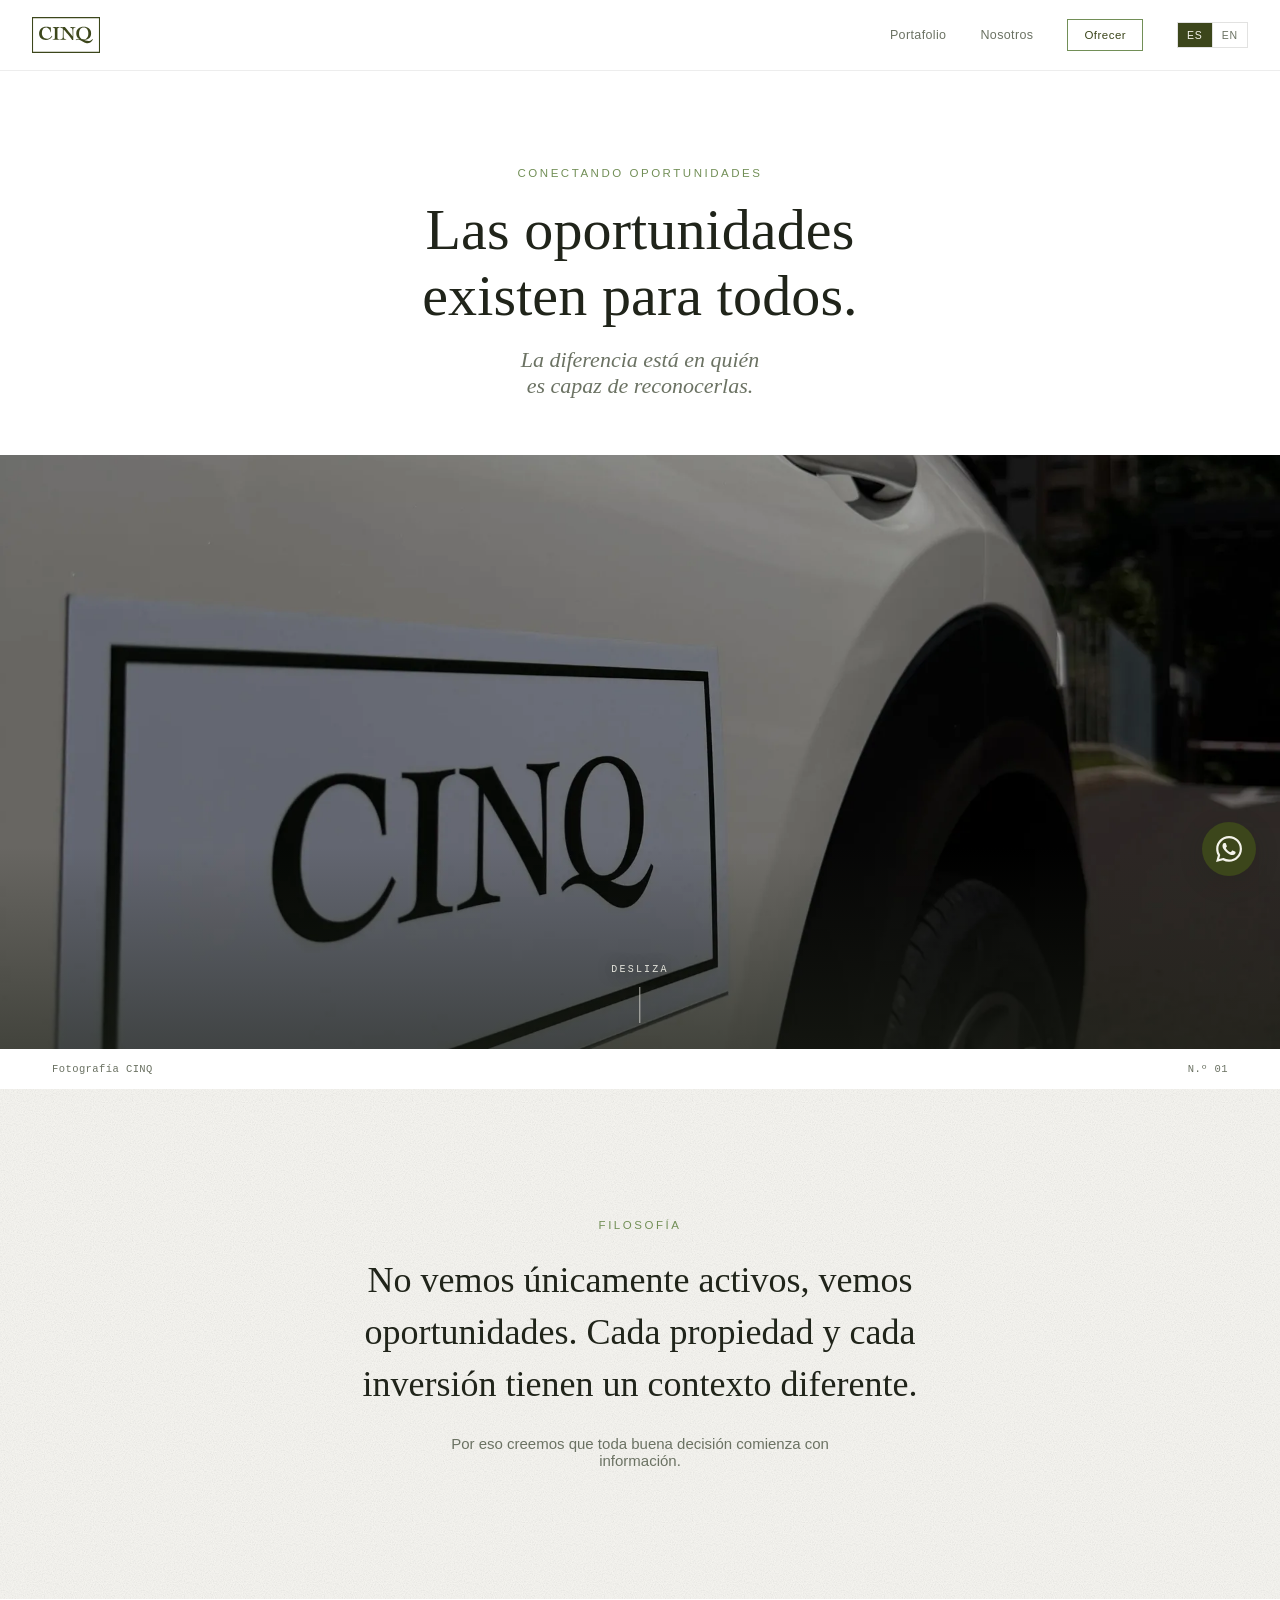
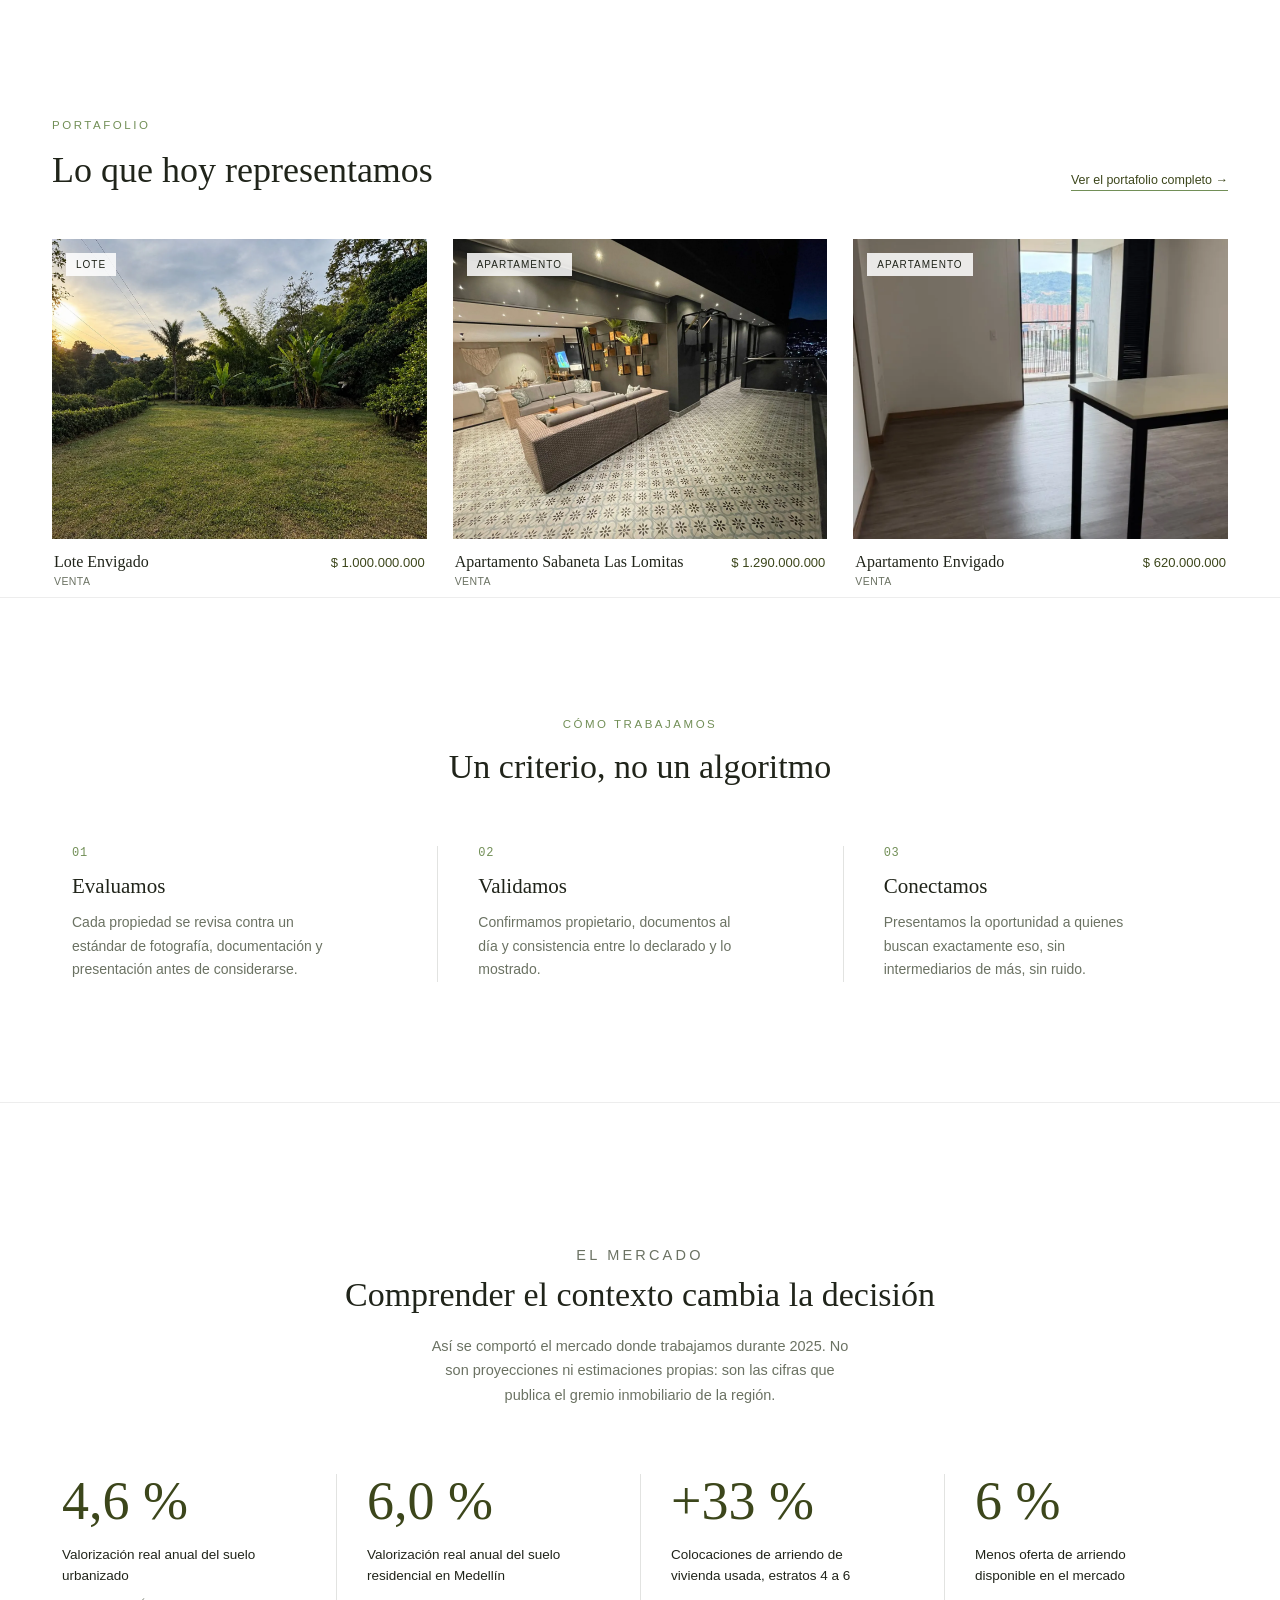
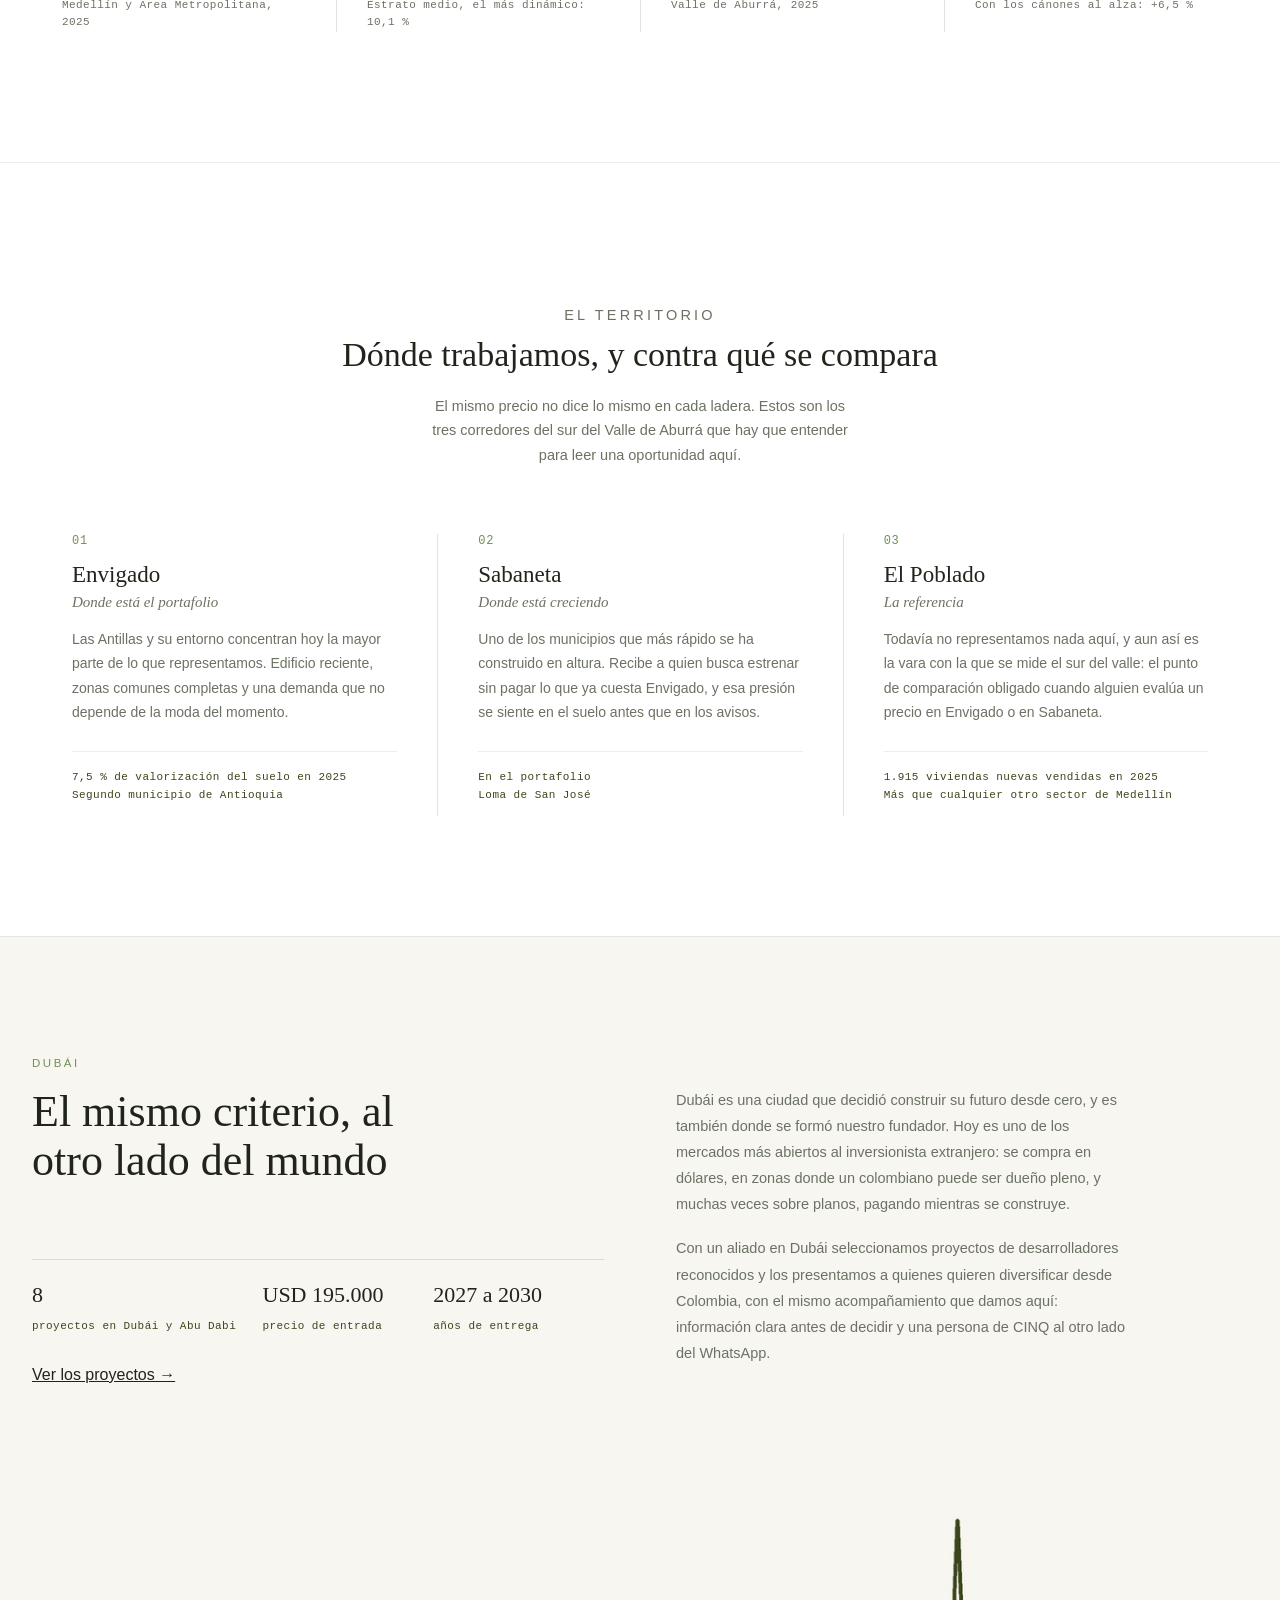
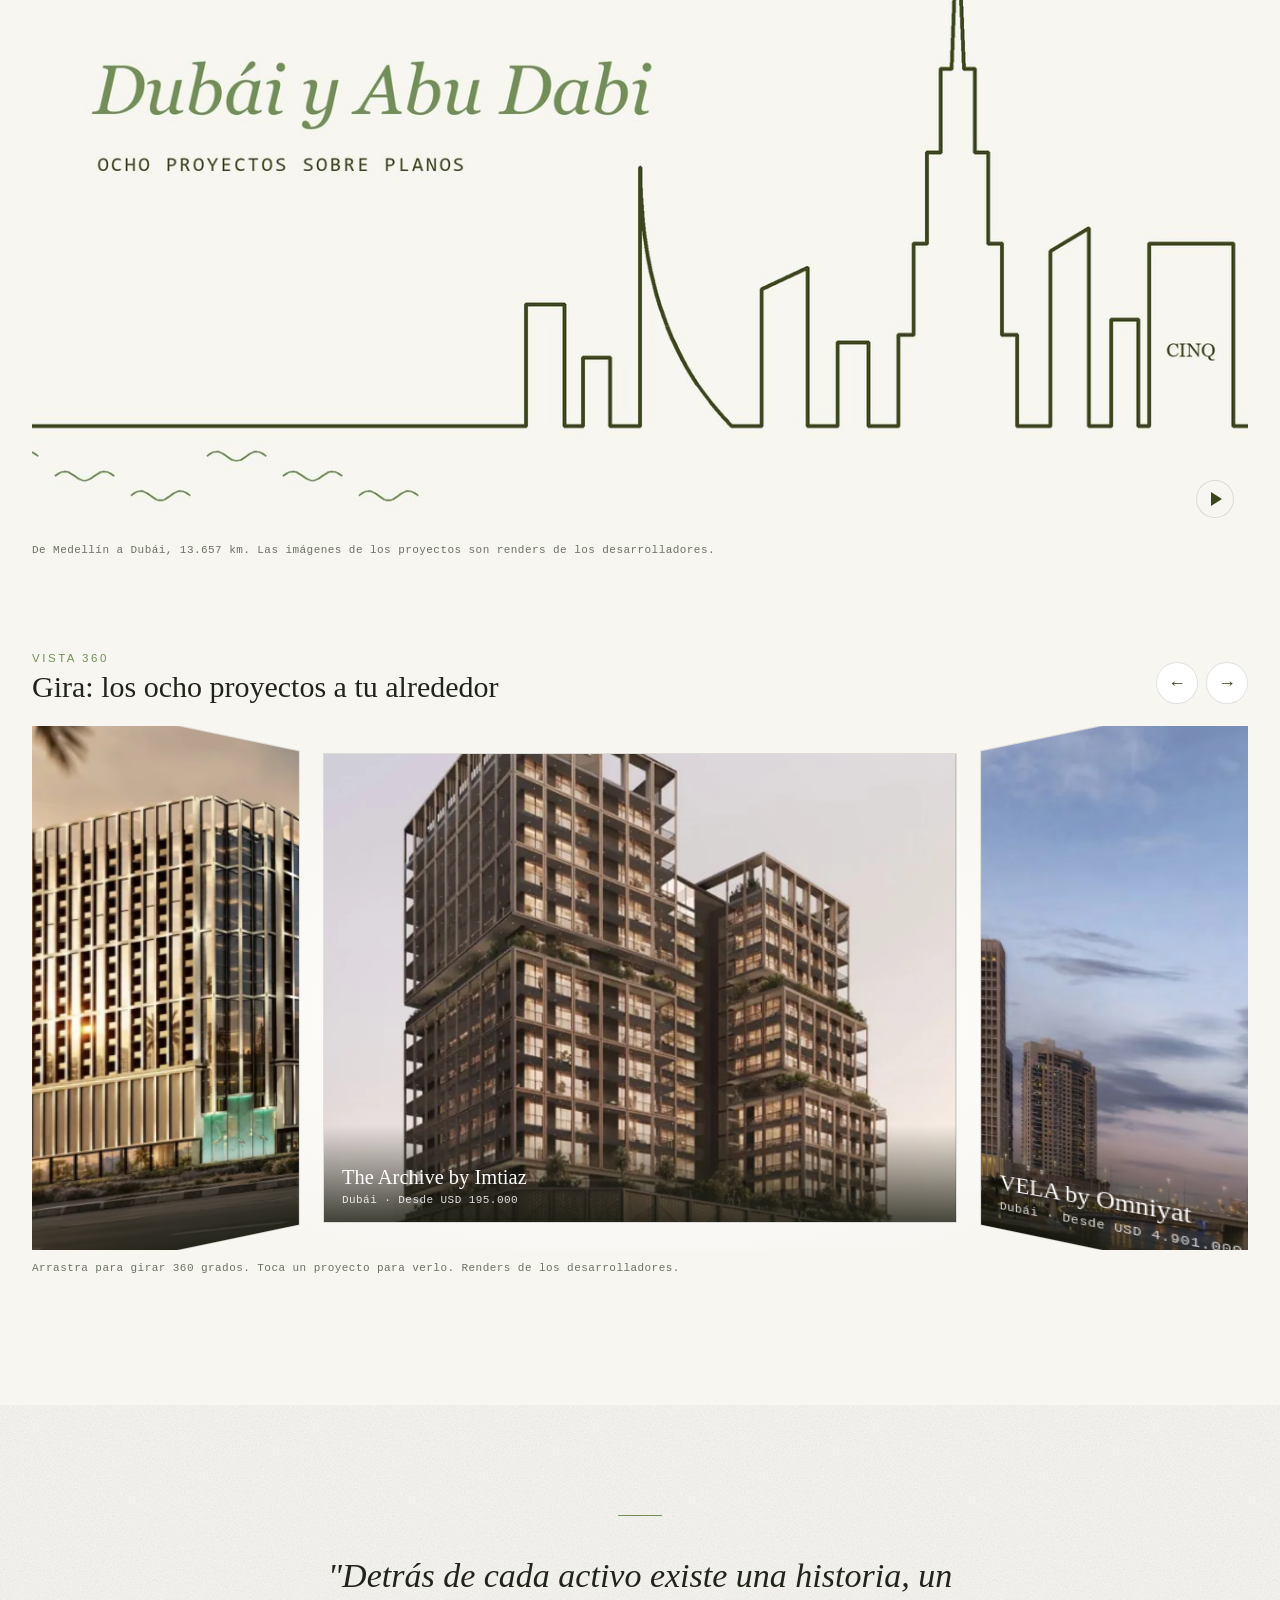
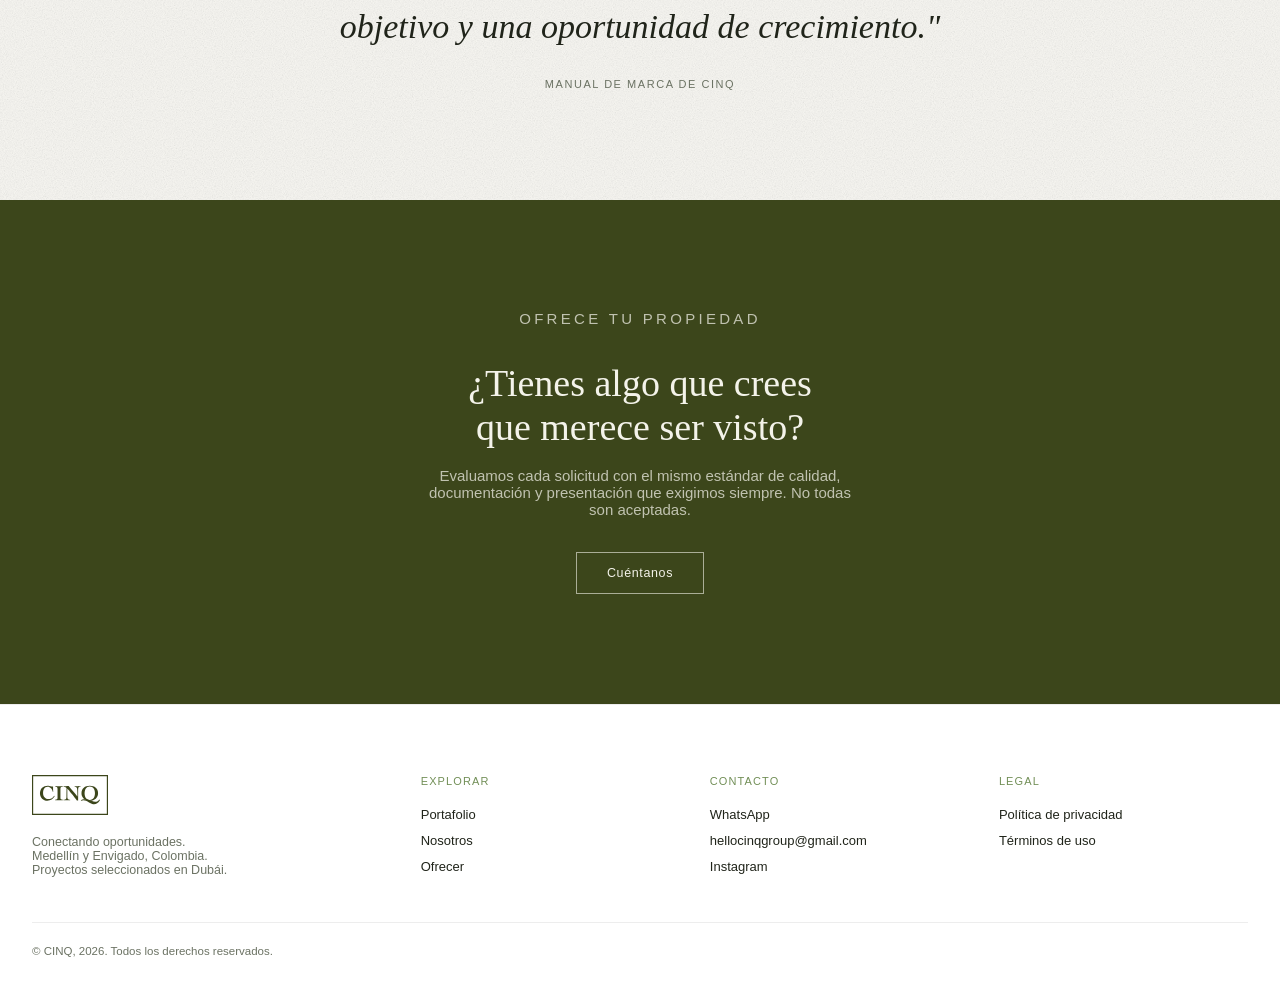
==== commit 3b2b3d17: "Suma una vista 360 de los proyectos de Dubai al home Debajo de la pelicula, una sala en 3D: el visit" ====
--- a/index.html
+++ b/index.html
@@ -139,7 +139,7 @@
      a la pantalla y la pausa cuando sale. */
   .dubai{padding:120px 32px;background:var(--paper-alt);border-top:1px solid var(--line-soft);}
   .dubai .inner{max-width:1240px;margin:0 auto;display:grid;grid-template-columns:1fr 1fr;
-    grid-template-areas:"cabeza cuerpo" "cifras cuerpo" "pelicula pelicula";grid-template-rows:auto 1fr auto;gap:0 72px;align-items:start;}
+    grid-template-areas:"cabeza cuerpo" "cifras cuerpo" "pelicula pelicula" "sala sala";grid-template-rows:auto 1fr auto auto;gap:0 72px;align-items:start;}
   .dubai .cabeza{grid-area:cabeza;}
   .dubai .cuerpo{grid-area:cuerpo;padding-top:30px;}
   .dubai .cifras{grid-area:cifras;align-self:end;}
@@ -162,9 +162,37 @@
   .dubai .pausa[aria-pressed="true"]::before{width:0;height:0;border-style:solid;border-width:7px 0 7px 11px;
     border-color:transparent transparent transparent var(--olive-deep);margin-left:3px;}
   .dubai .pausa:focus-visible{outline:2px solid var(--olive-deep);outline-offset:2px;}
+  /* Sala 360: el visitante queda en el centro de un anillo con un panel por
+     proyecto y lo gira arrastrando. No es un recorrido virtual de ningun
+     lugar (no hay fotos 360 de los proyectos): son los renders reales, puestos
+     alrededor. La arma initDubaiSala() desde el catalogo. */
+  .dubai .sala-bloque{grid-area:sala;margin:96px 0 0;}
+  .dubai .sala-cab{display:flex;justify-content:space-between;align-items:flex-end;gap:24px;margin-bottom:22px;}
+  .dubai .sala-cab h3{font-family:var(--font-display);font-weight:400;font-size:clamp(22px,2.6vw,30px);margin:6px 0 0;color:var(--ink);}
+  .dubai .sala-cab .eyebrow{margin:0;}
+  .dubai .sala-flechas{display:flex;gap:8px;flex:none;}
+  .dubai .sala-flechas button{width:42px;height:42px;border-radius:50%;border:1px solid var(--line);background:var(--surface);color:var(--olive-deep);
+    font-size:18px;line-height:1;cursor:pointer;display:flex;align-items:center;justify-content:center;padding:0;}
+  .dubai .sala-flechas button:hover{border-color:var(--olive-deep);}
+  .dubai .sala-flechas button:focus-visible,.dubai .sala:focus-visible,.dubai .sala .panel:focus-visible{outline:2px solid var(--olive-deep);outline-offset:3px;}
+  .dubai .sala{position:relative;overflow:hidden;cursor:grab;touch-action:pan-y;user-select:none;-webkit-user-select:none;
+    background:radial-gradient(ellipse at 50% 55%,#fff 0,var(--paper-alt) 70%);}
+  .dubai .sala.agarrando{cursor:grabbing;}
+  .dubai .sala .anillo{position:absolute;left:50%;top:50%;width:0;height:0;transform-style:preserve-3d;}
+  .dubai .sala .panel{position:absolute;display:block;overflow:hidden;backface-visibility:hidden;-webkit-backface-visibility:hidden;
+    background:var(--paper-alt);color:#fff;text-decoration:none;box-shadow:0 0 0 1px rgba(32,36,26,0.12);}
+  .dubai .sala .panel picture{display:block;width:100%;height:100%;}
+  .dubai .sala .panel img{width:100%;height:100%;object-fit:cover;display:block;pointer-events:none;-webkit-user-drag:none;}
+  .dubai .sala .panel .pie{position:absolute;left:0;right:0;bottom:0;padding:40px 18px 16px;
+    background:linear-gradient(to top,rgba(20,24,14,0.78),rgba(20,24,14,0));}
+  .dubai .sala .panel b{display:block;font-family:var(--font-display);font-weight:400;font-size:clamp(15px,1.6vw,21px);line-height:1.2;}
+  .dubai .sala .panel span{display:block;margin-top:4px;font-family:var(--font-mono);font-size:11px;letter-spacing:0.04em;color:rgba(255,255,255,0.86);}
+  .dubai .sala-pista{margin-top:12px;font-family:var(--font-mono);font-size:11px;letter-spacing:0.04em;color:var(--muted);}
   @media (max-width:900px){
     .dubai{padding:90px 16px;}
-    .dubai .inner{grid-template-columns:1fr;grid-template-areas:"cabeza" "pelicula" "cuerpo" "cifras";grid-template-rows:none;}
+    .dubai .inner{grid-template-columns:1fr;grid-template-areas:"cabeza" "pelicula" "cuerpo" "cifras" "sala";grid-template-rows:none;}
+    .dubai .sala-bloque{margin-top:72px;}
+    .dubai .sala-cab{align-items:flex-start;}
     .dubai .pelicula{margin:28px 0 8px;}
     .dubai .cuerpo{padding-top:20px;}
     .dubai .datos{grid-template-columns:1fr;margin-top:24px;}
@@ -382,6 +410,20 @@
       </div>
       <figcaption data-en="From Medellín to Dubai, 13,657 km. Project images are developer renders.">De Medellín a Dubái, 13.657 km. Las imágenes de los proyectos son renders de los desarrolladores.</figcaption>
     </figure>
+    <div class="sala-bloque" id="dubai-sala-bloque">
+      <div class="sala-cab">
+        <div>
+          <p class="eyebrow" data-en="360 view">Vista 360</p>
+          <h3 data-en="Turn around: the eight projects surround you">Gira: los ocho proyectos a tu alrededor</h3>
+        </div>
+        <div class="sala-flechas">
+          <button type="button" data-giro="-1" aria-label="Girar a la izquierda" data-en-aria-label="Turn left">&larr;</button>
+          <button type="button" data-giro="1" aria-label="Girar a la derecha" data-en-aria-label="Turn right">&rarr;</button>
+        </div>
+      </div>
+      <div class="sala" id="dubai-sala" tabindex="0" role="region" aria-label="Vista 360 de los proyectos en Dubái y Abu Dabi. Use las flechas para girar." data-en-aria-label="360 view of the projects in Dubai and Abu Dhabi. Use the arrow keys to turn."><div class="anillo"></div></div>
+      <p class="sala-pista" data-en="Drag to turn 360 degrees. Tap a project to see it. Developer renders.">Arrastra para girar 360 grados. Toca un proyecto para verlo. Renders de los desarrolladores.</p>
+    </div>
   </div>
 </section>
 
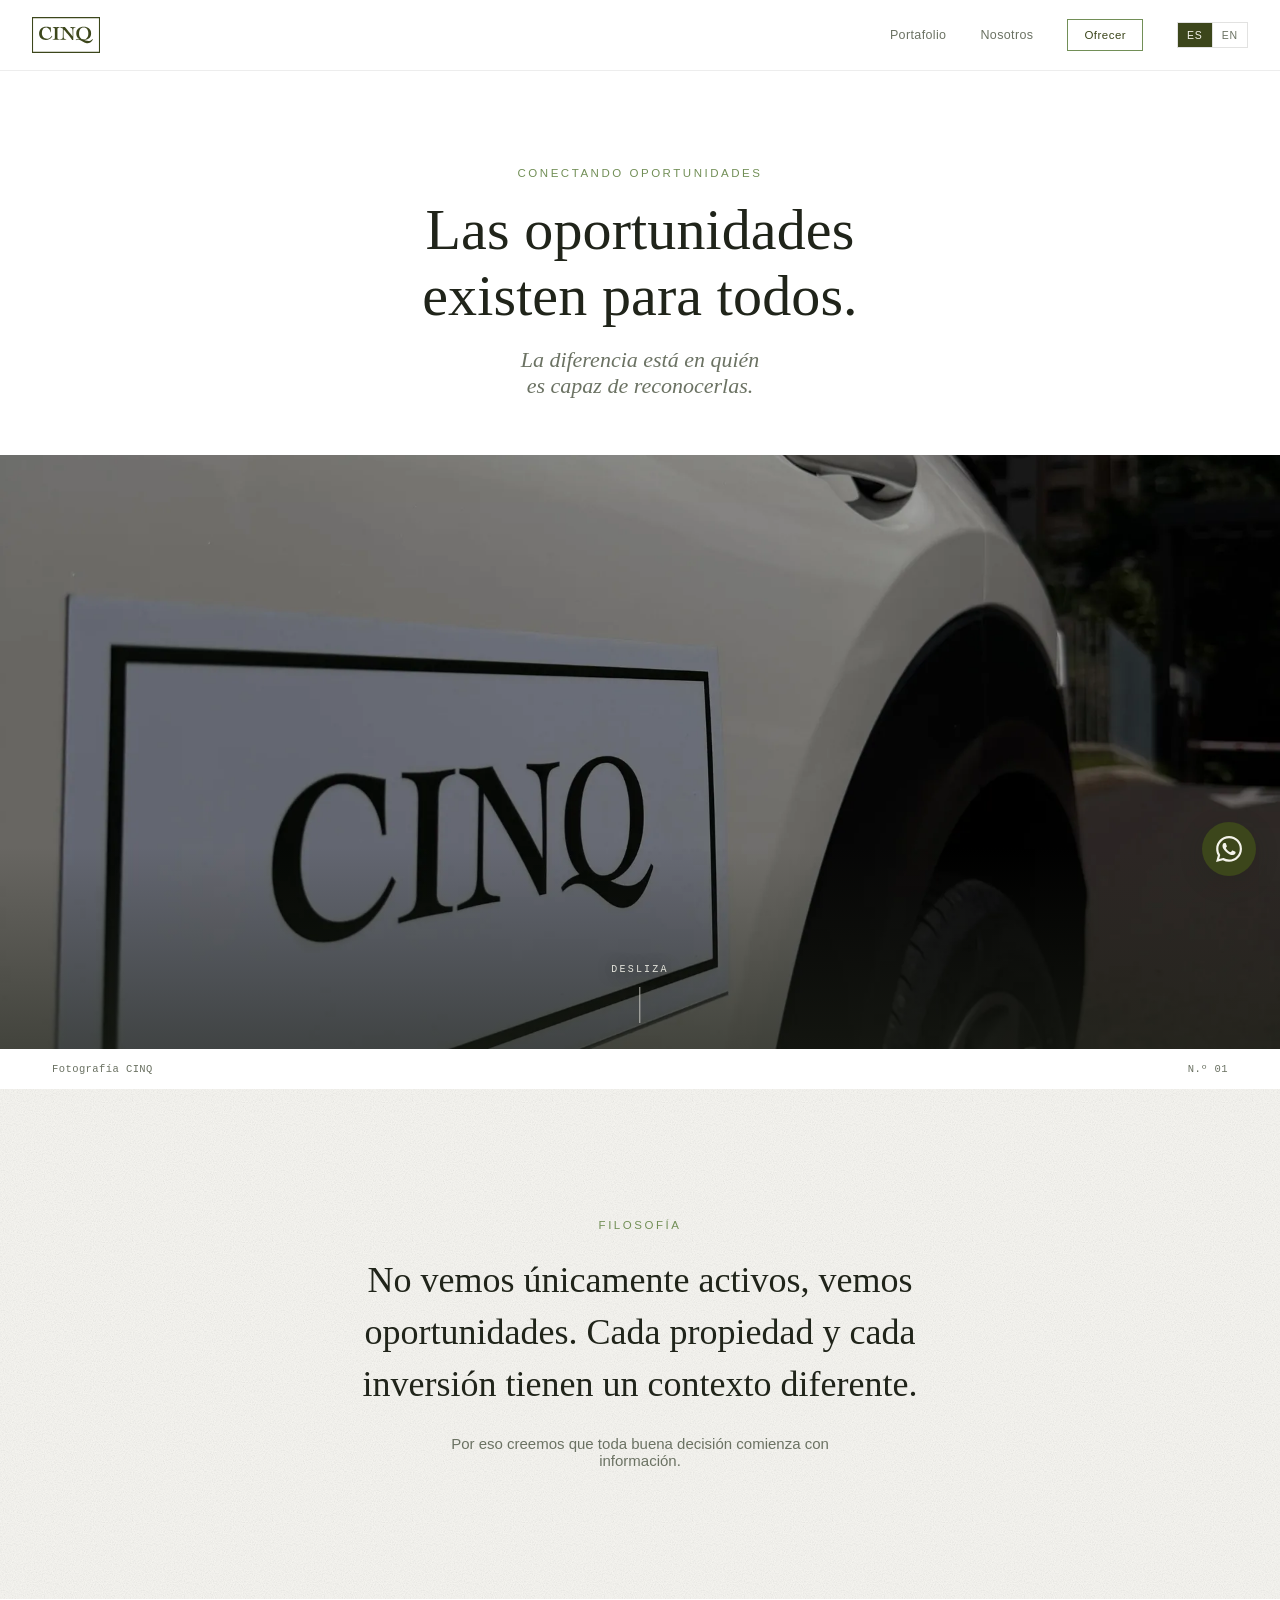
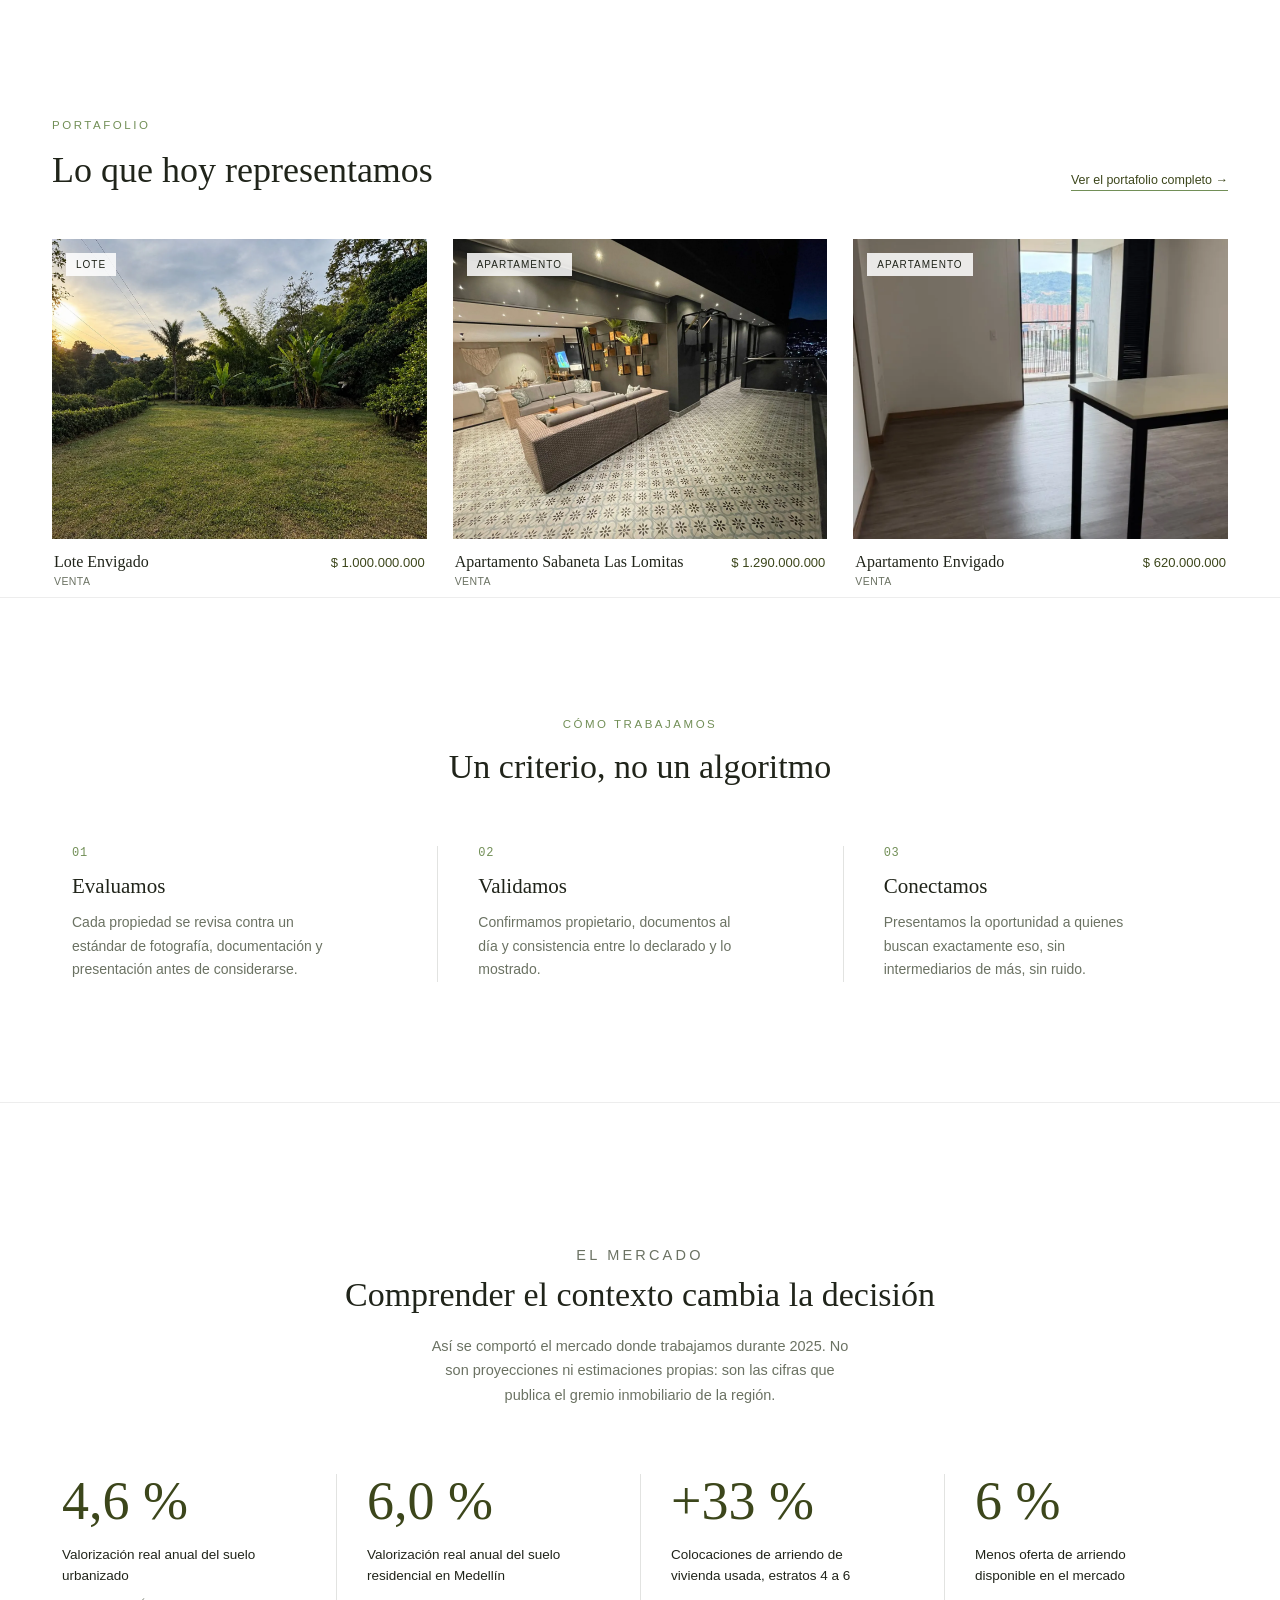
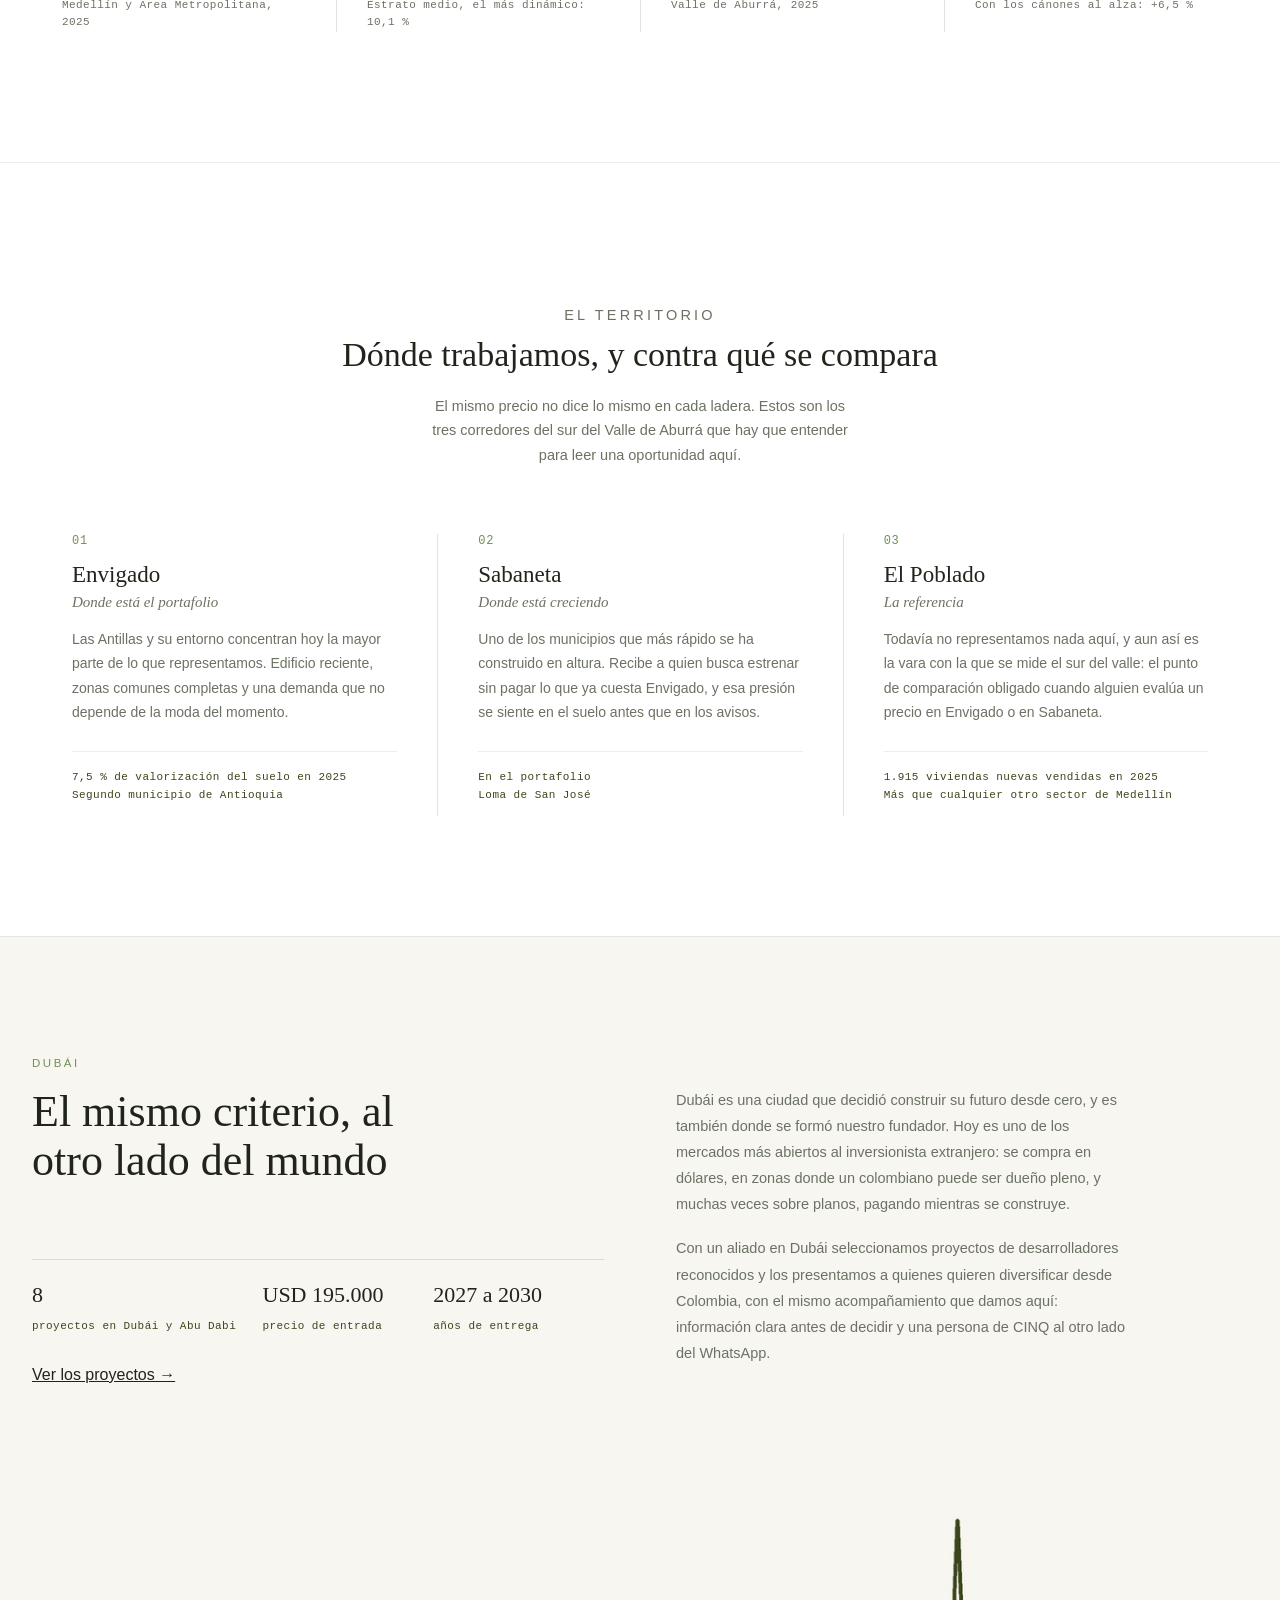
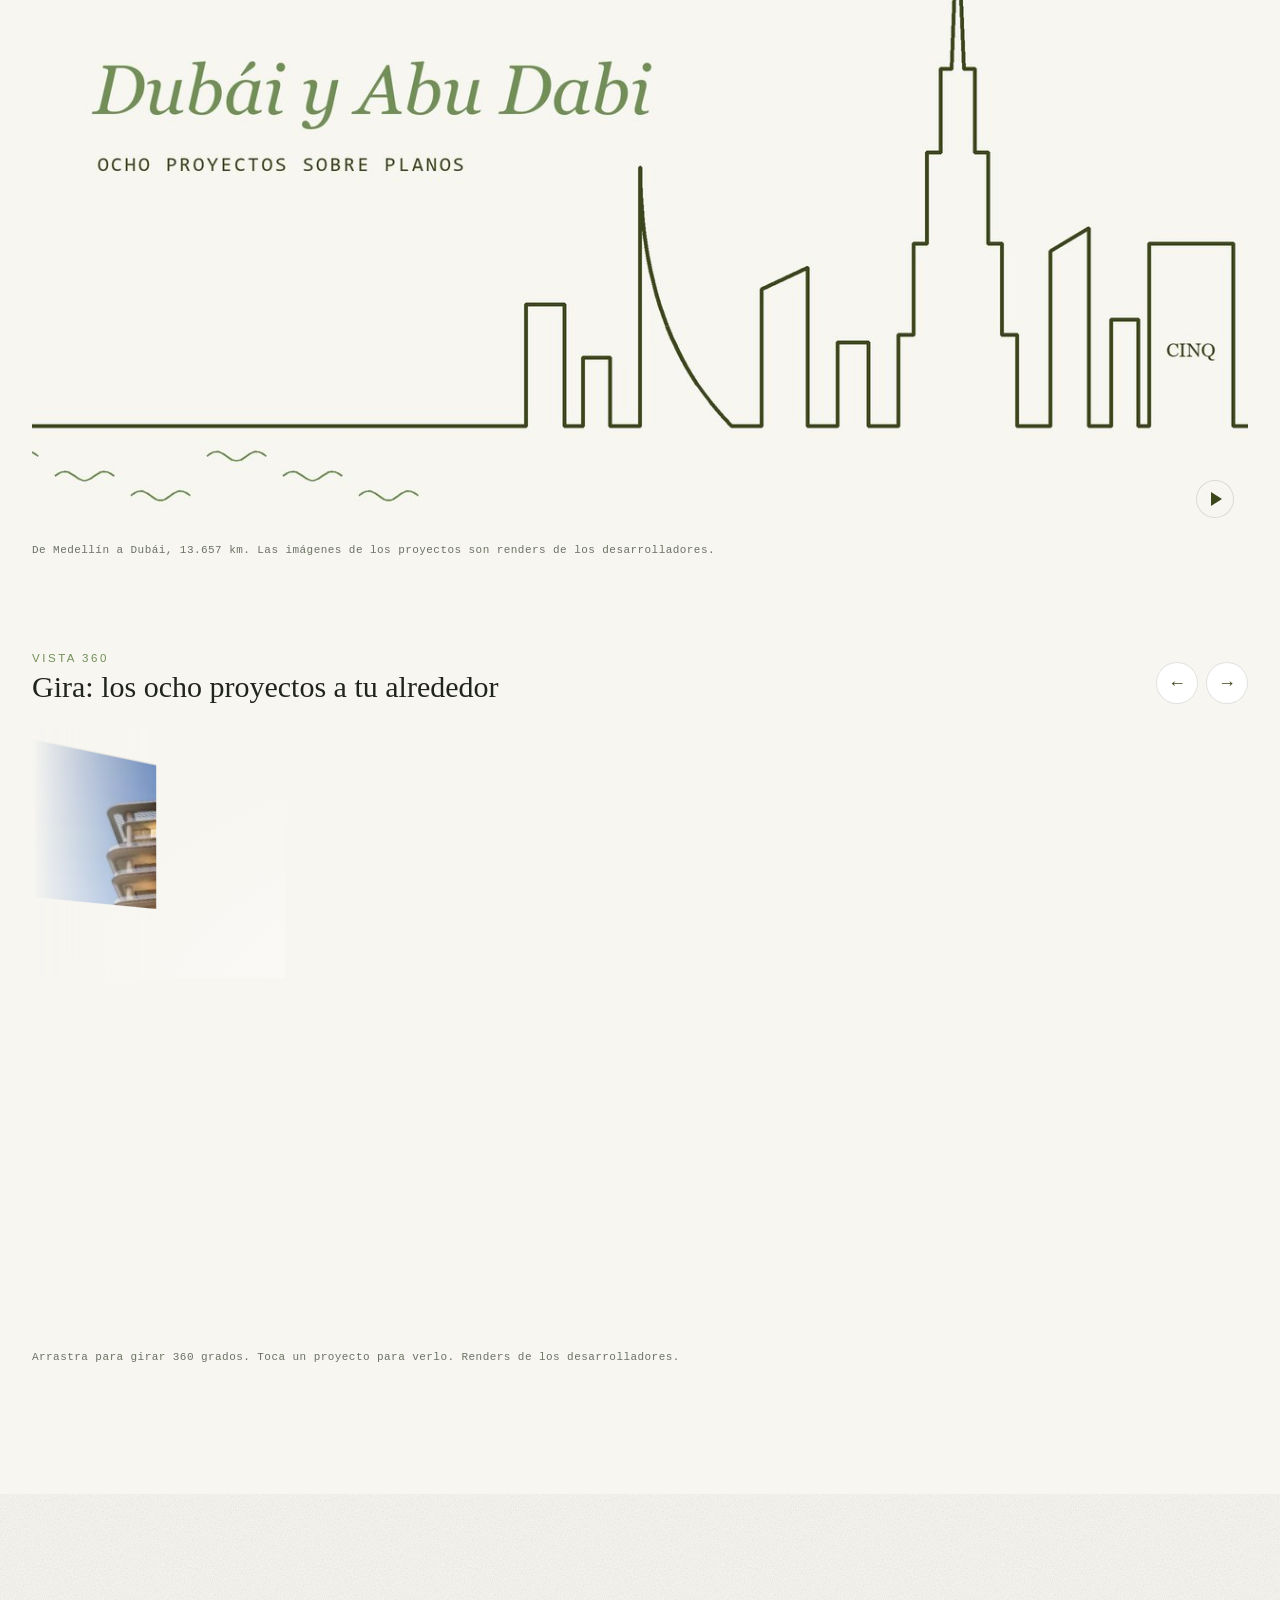
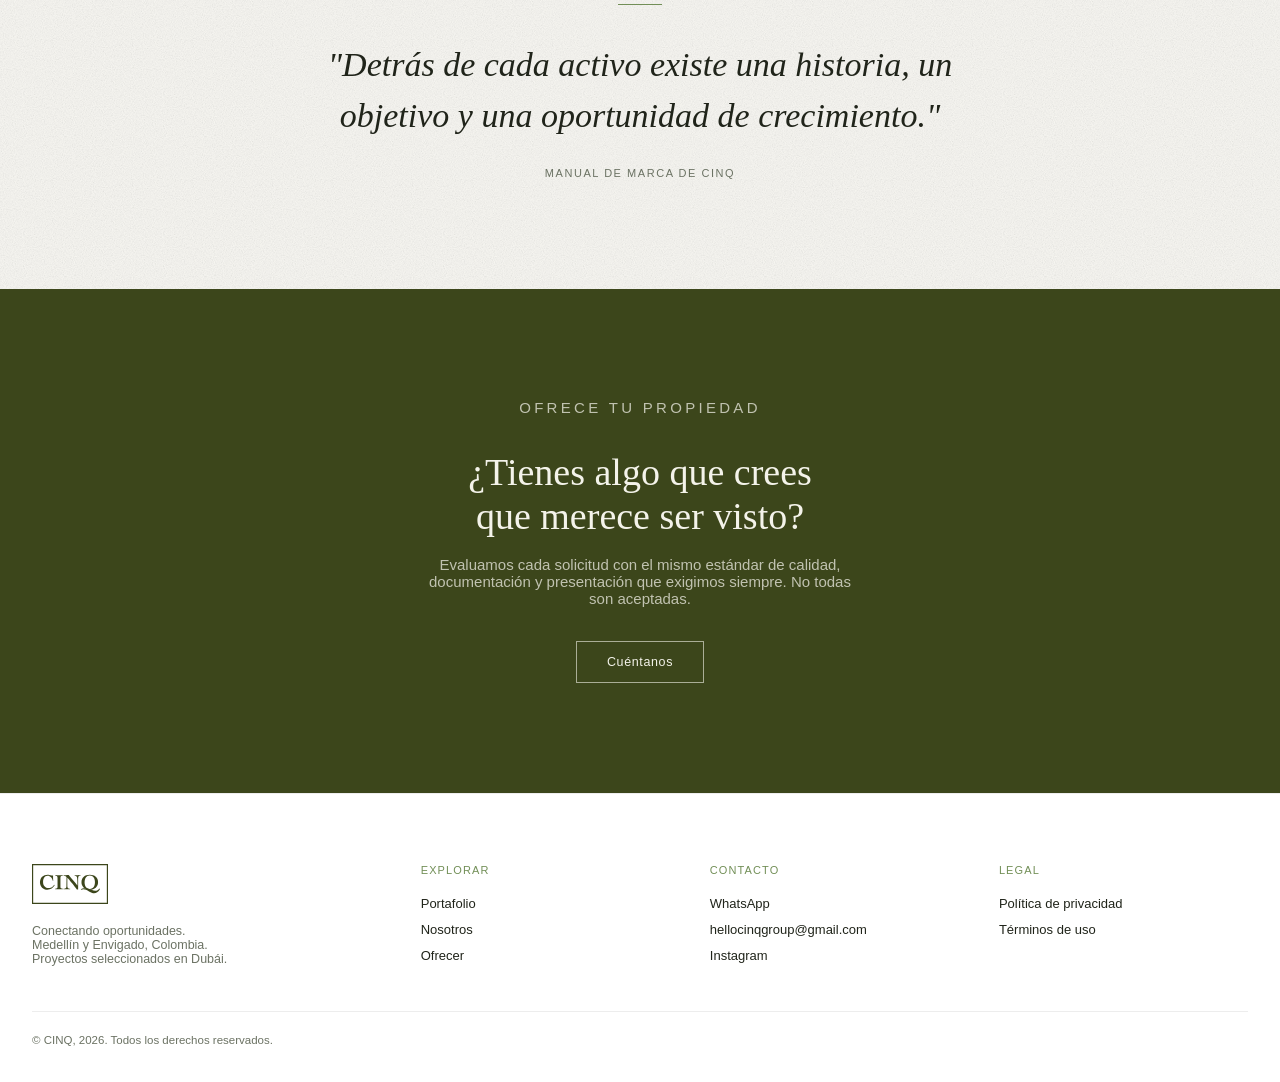
==== commit 3902e944: "Arregla la vista 360 en pantallas de computador En PC los paneles de los lados se ven mas altos que " ====
--- a/index.html
+++ b/index.html
@@ -176,7 +176,10 @@
   .dubai .sala-flechas button:hover{border-color:var(--olive-deep);}
   .dubai .sala-flechas button:focus-visible,.dubai .sala:focus-visible,.dubai .sala .panel:focus-visible{outline:2px solid var(--olive-deep);outline-offset:3px;}
   .dubai .sala{position:relative;overflow:hidden;cursor:grab;touch-action:pan-y;user-select:none;-webkit-user-select:none;
-    background:radial-gradient(ellipse at 50% 55%,#fff 0,var(--paper-alt) 70%);}
+    background:radial-gradient(ellipse at 50% 55%,#fff 0,var(--paper-alt) 70%);
+    /* Los costados se desvanecen: la sala sigue, no se corta en seco. */
+    -webkit-mask-image:linear-gradient(to right,transparent 0,#000 10%,#000 90%,transparent 100%);
+    mask-image:linear-gradient(to right,transparent 0,#000 10%,#000 90%,transparent 100%);}
   .dubai .sala.agarrando{cursor:grabbing;}
   .dubai .sala .anillo{position:absolute;left:50%;top:50%;width:0;height:0;transform-style:preserve-3d;}
   .dubai .sala .panel{position:absolute;display:block;overflow:hidden;backface-visibility:hidden;-webkit-backface-visibility:hidden;
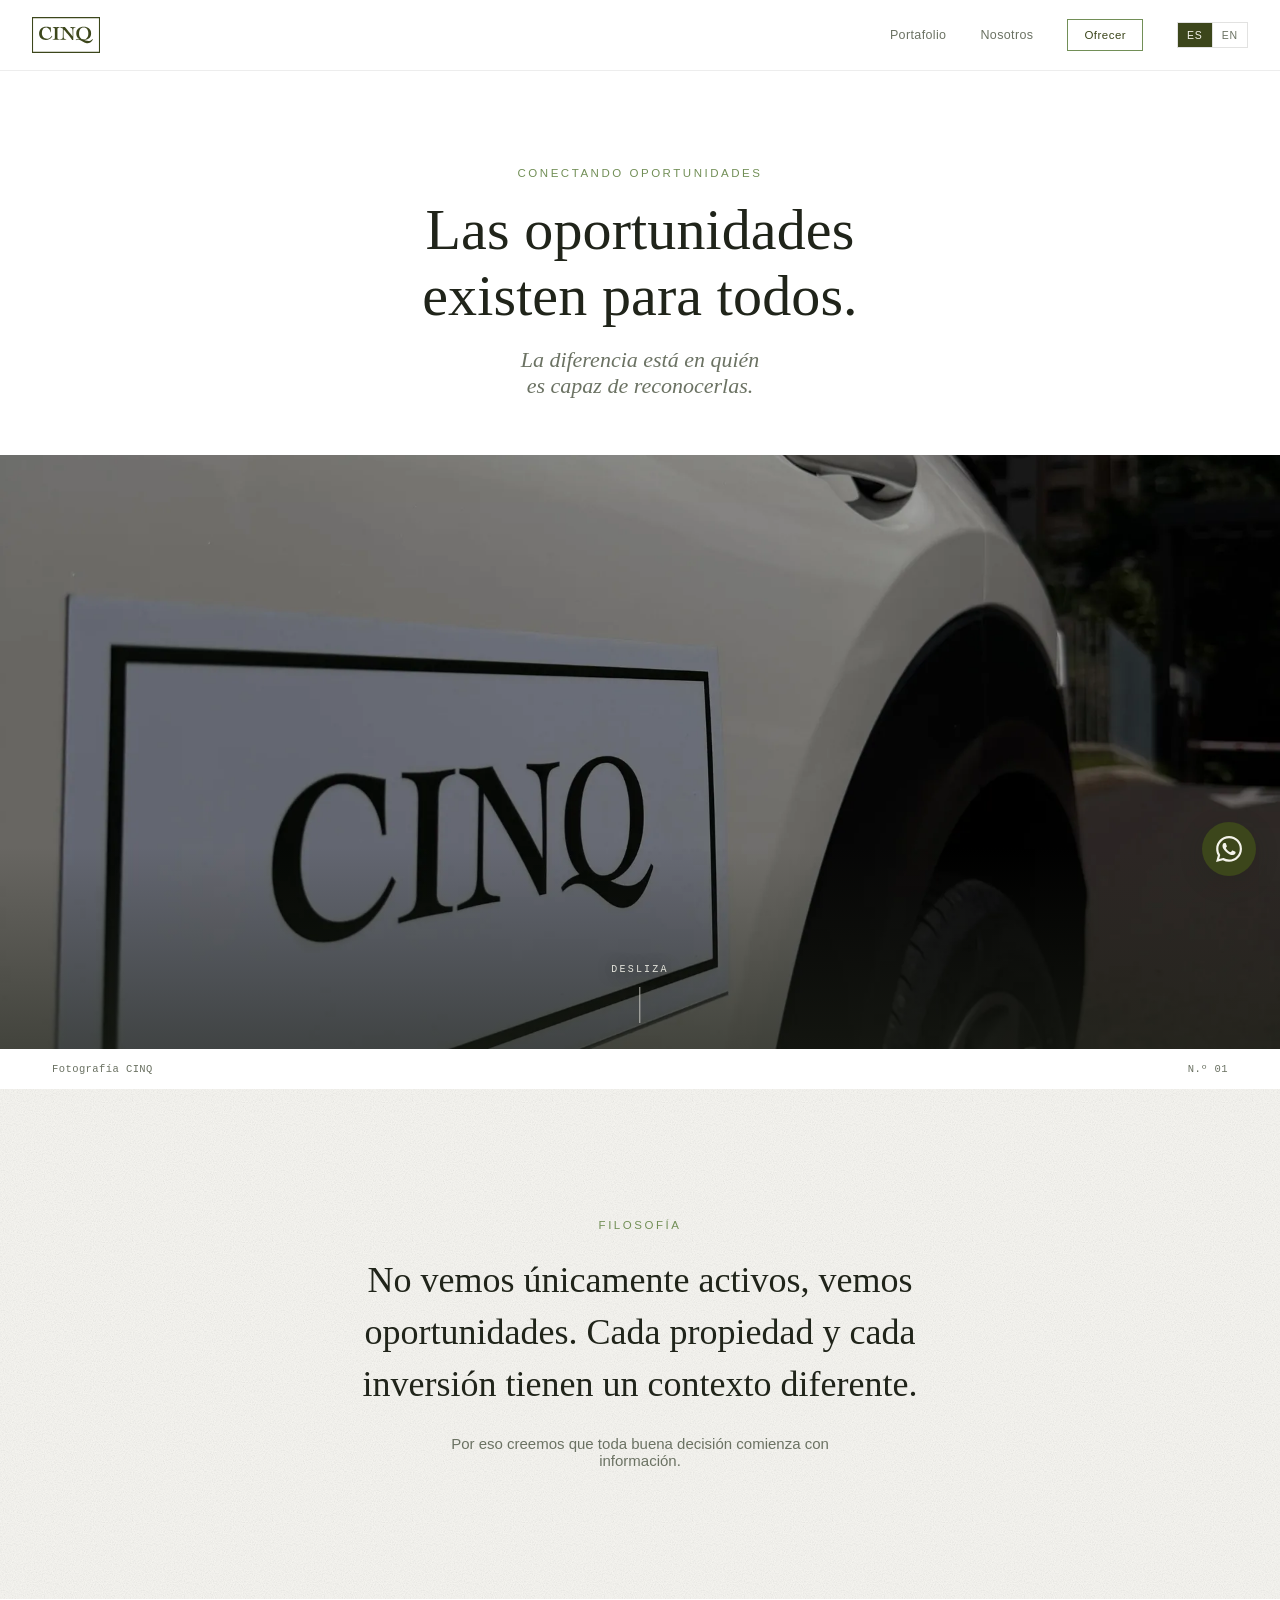
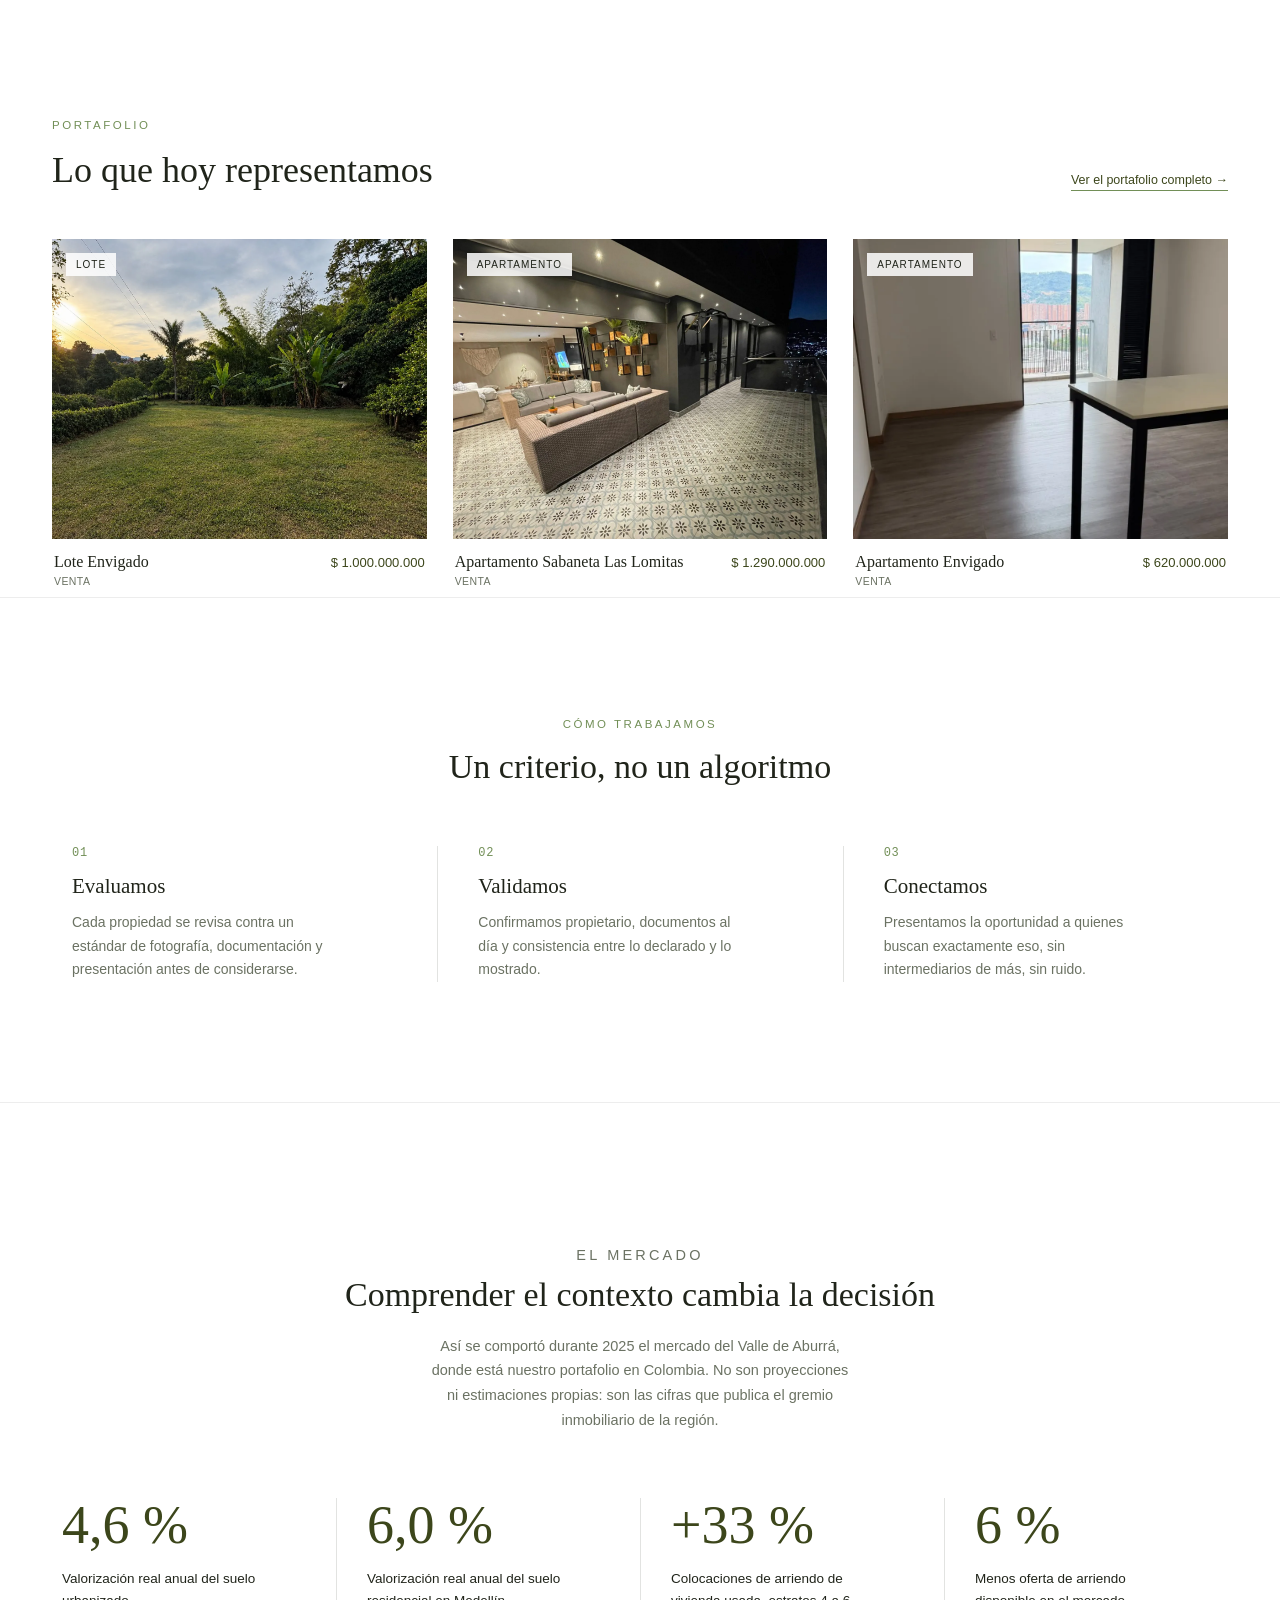
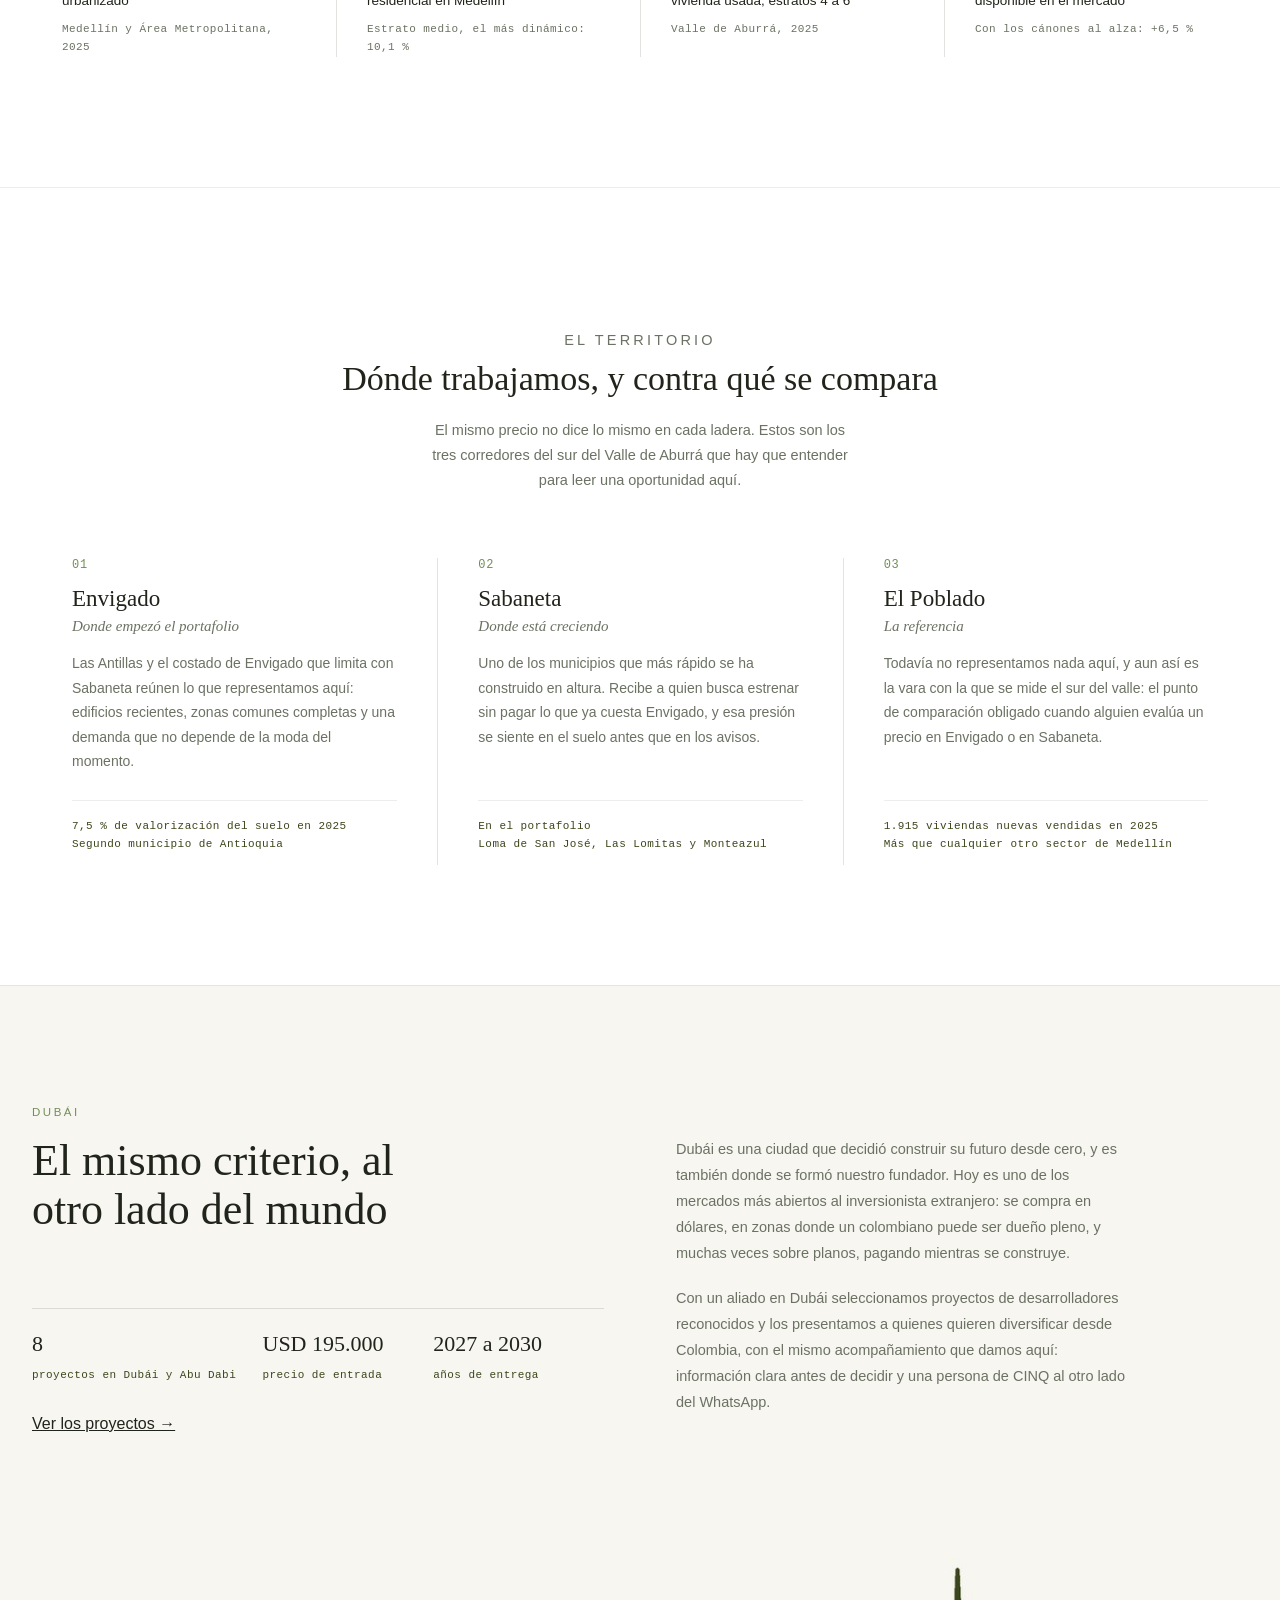
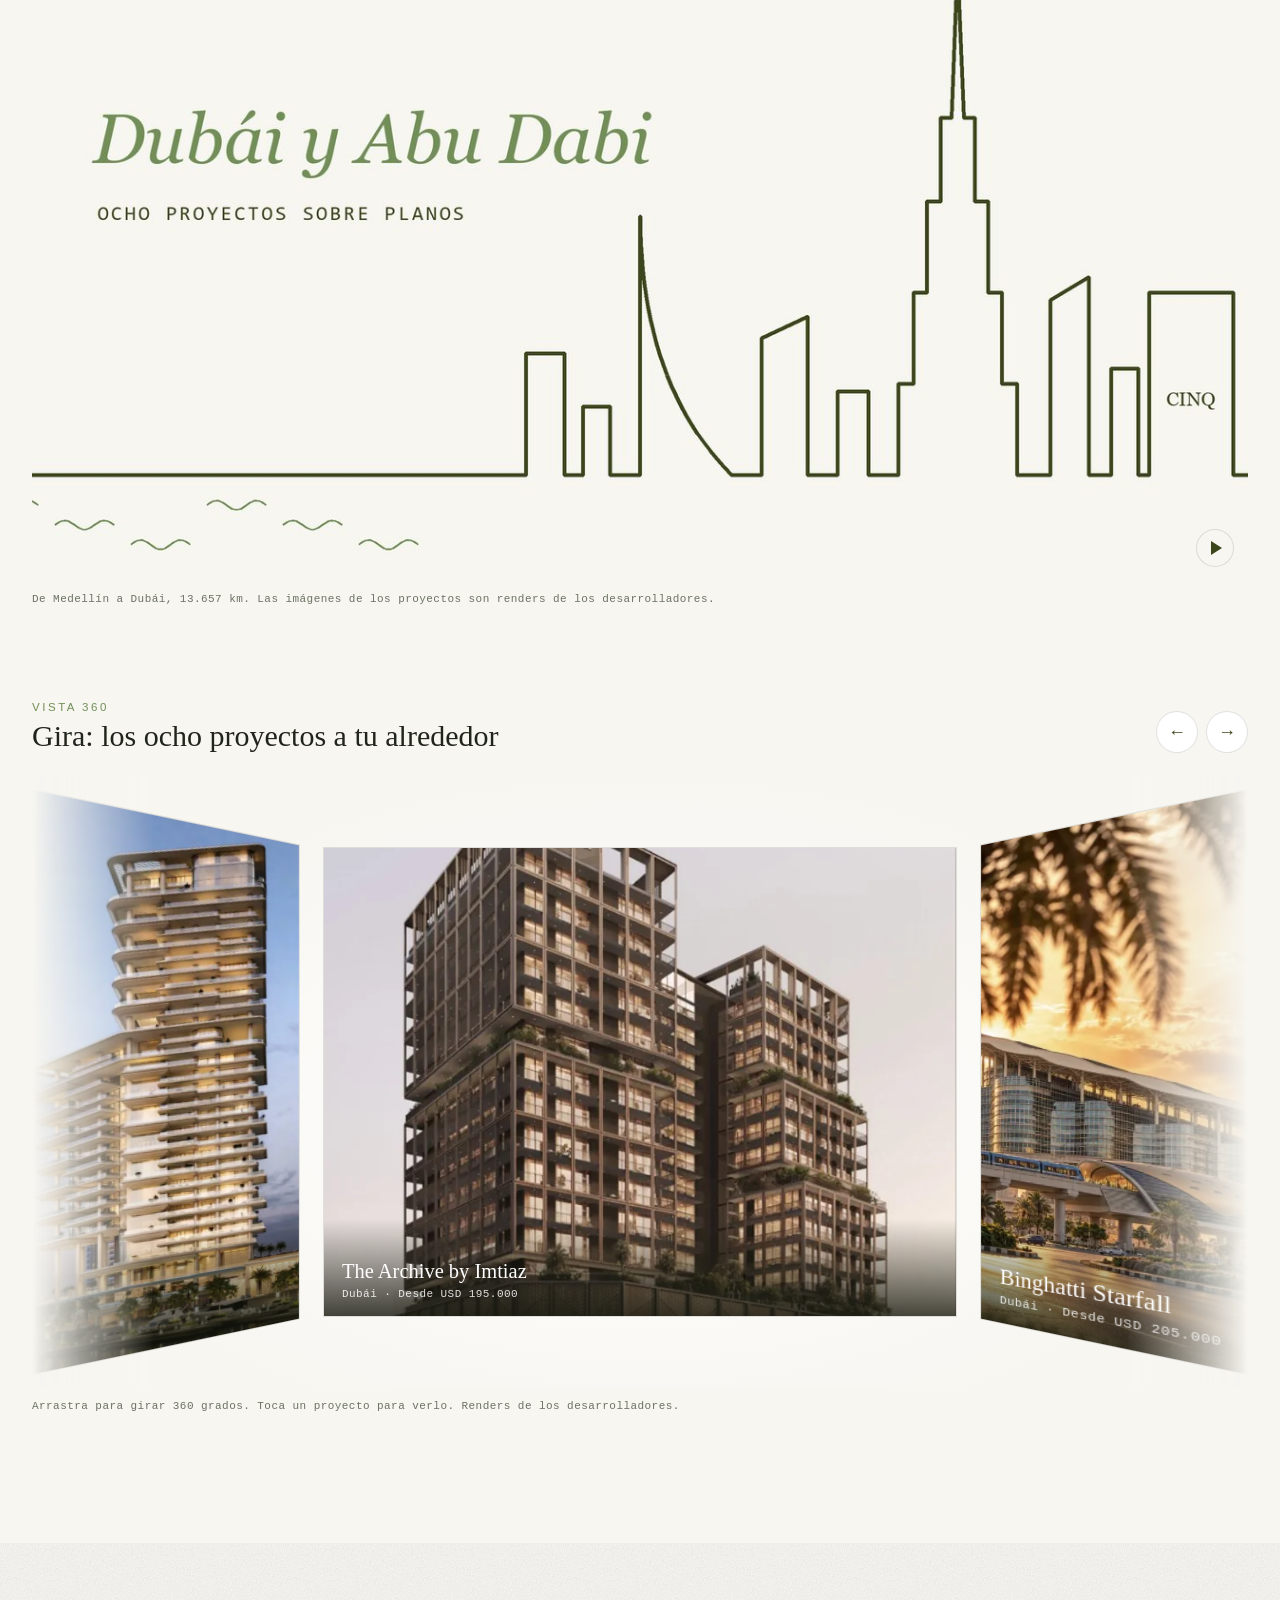
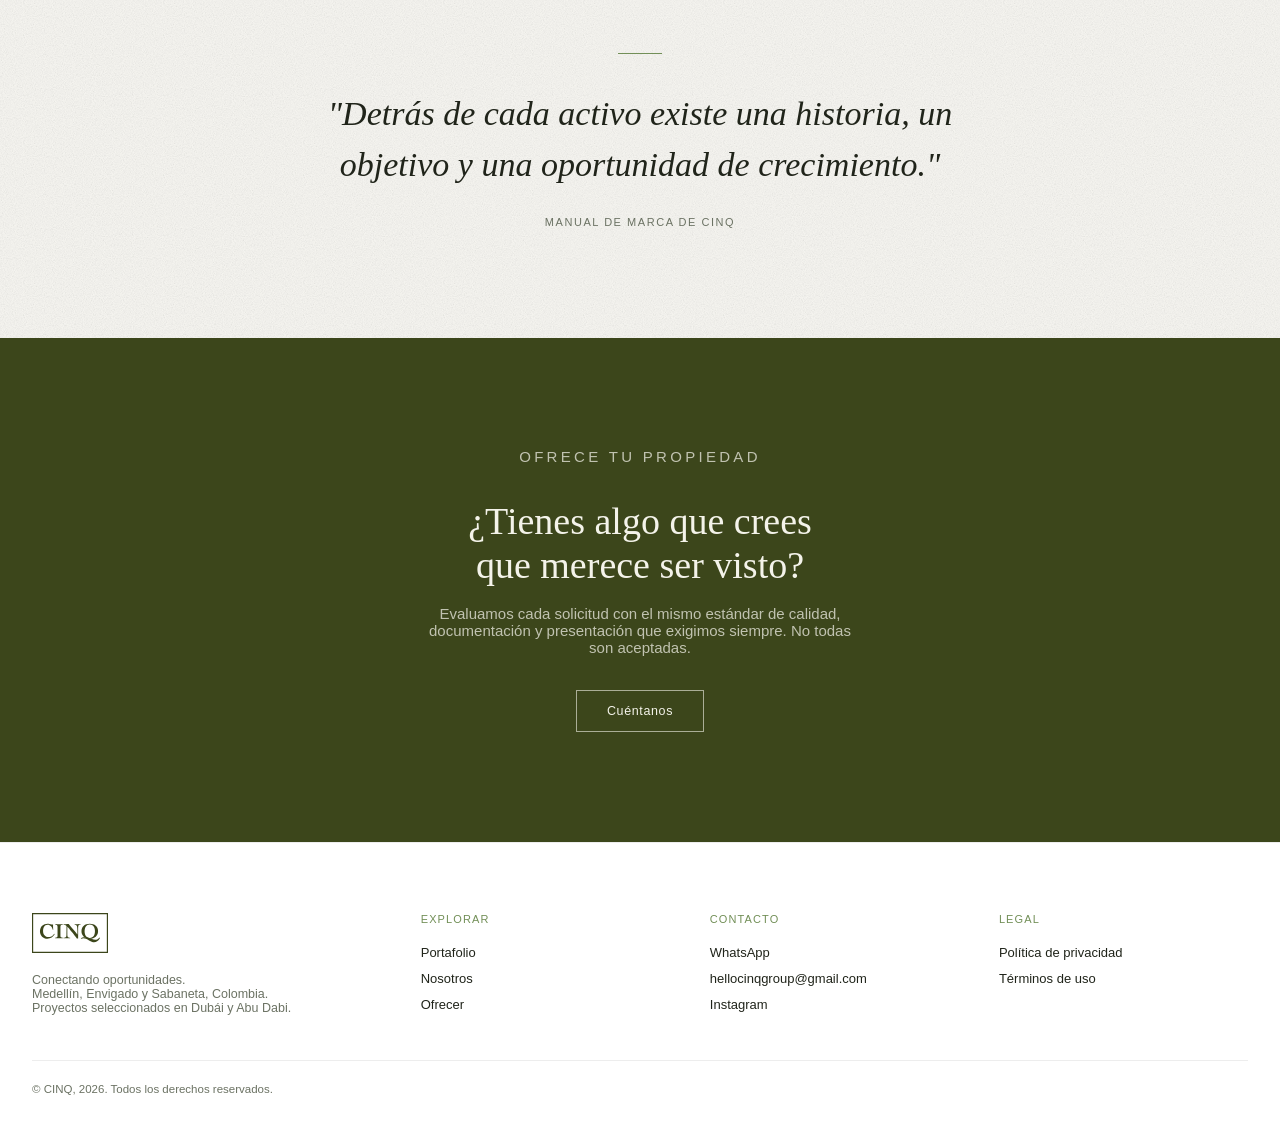
==== commit 1b04afa5: "Pone al dia los textos del sitio tras sumar Sabaneta y Dubai Revision completa de las paginas, en es" ====
--- a/index.html
+++ b/index.html
@@ -4,7 +4,7 @@
 <meta charset="utf-8">
 <meta name="viewport" content="width=device-width, initial-scale=1">
 <title data-en="CINQ | Connecting opportunities">CINQ | Conectando oportunidades</title>
-<meta name="description" content="CINQ conecta personas con oportunidades en propiedades y activos estratégicos en Medellín, Envigado y Dubái." data-en-content="CINQ connects people with opportunities in property and strategic assets in Medellín, Envigado and Dubai.">
+<meta name="description" content="CINQ conecta personas con oportunidades en propiedades y activos estratégicos en Envigado, Sabaneta, Dubái y Abu Dabi." data-en-content="CINQ connects people with opportunities in property and strategic assets in Envigado, Sabaneta, Dubai and Abu Dhabi.">
 <link rel="canonical" href="https://cinq-web.vercel.app/">
 <link rel="icon" href="/favicon.ico?v=2" sizes="any">
 <link rel="icon" href="/favicon.svg?v=2" type="image/svg+xml">
@@ -14,13 +14,30 @@
 <meta property="og:locale" content="es_CO">
 <meta property="og:url" content="https://cinq-web.vercel.app/">
 <meta property="og:title" content="CINQ, conectando oportunidades">
-<meta property="og:description" content="CINQ conecta personas con oportunidades en propiedades y activos estratégicos en Medellín, Envigado y Dubái.">
+<meta property="og:description" content="CINQ conecta personas con oportunidades en propiedades y activos estratégicos en Envigado, Sabaneta, Dubái y Abu Dabi.">
 <meta property="og:image" content="https://cinq-web.vercel.app/assets/img/og-cinq-2.jpg">
 <meta property="og:image:width" content="1200">
 <meta property="og:image:height" content="630">
 <meta property="og:image:alt" content="Logo de CINQ: el wordmark dentro de su rectangulo, en crema sobre fondo oliva">
 <meta name="twitter:card" content="summary_large_image">
 <link rel="stylesheet" href="assets/css/styles.css">
+<script type="application/ld+json">
+{
+  "@context": "https://schema.org",
+  "@type": "RealEstateAgent",
+  "name": "CINQ",
+  "url": "https://cinq-web.vercel.app/",
+  "logo": "https://cinq-web.vercel.app/apple-touch-icon.png",
+  "image": "https://cinq-web.vercel.app/assets/img/og-cinq-2.jpg",
+  "slogan": "Conectando oportunidades",
+  "email": "hellocinqgroup@gmail.com",
+  "telephone": "+57 302 275 8992",
+  "founder": { "@type": "Person", "name": "Samuel Sánchez" },
+  "address": { "@type": "PostalAddress", "addressLocality": "Envigado", "addressRegion": "Antioquia", "addressCountry": "CO" },
+  "areaServed": ["Envigado", "Sabaneta", "Medellín", "Dubái", "Abu Dabi"],
+  "sameAs": ["https://www.instagram.com/cinqgroup.co"]
+}
+</script>
 <style>
   /* ---------------- hero / masthead ---------------- */
   .masthead{padding:96px 32px 56px;text-align:center;}
@@ -329,7 +346,7 @@
     <div class="head">
       <p class="eyebrow" data-en="The market">El mercado</p>
       <h2 data-en="Understanding the context changes the decision">Comprender el contexto cambia la decisión</h2>
-      <p data-en="This is how the market we work in behaved during 2025. These are not projections or estimates of our own: they are the figures published by the region’s real estate association.">Así se comportó el mercado donde trabajamos durante 2025. No son proyecciones ni estimaciones propias: son las cifras que publica el gremio inmobiliario de la región.</p>
+      <p data-en="This is how the Aburrá Valley market, home to our portfolio in Colombia, behaved during 2025. These are not projections or estimates of our own: they are the figures published by the region’s real estate association.">Así se comportó durante 2025 el mercado del Valle de Aburrá, donde está nuestro portafolio en Colombia. No son proyecciones ni estimaciones propias: son las cifras que publica el gremio inmobiliario de la región.</p>
     </div>
     <div class="market-grid">
       <div class="m-cell">
@@ -367,8 +384,8 @@
       <div class="t-zona">
         <div class="idx">01</div>
         <h3>Envigado</h3>
-        <p class="rol" data-en="Where the portfolio is">Donde está el portafolio</p>
-        <p class="cuerpo" data-en="Las Antillas and the area around it hold most of what we represent today. A recent building, a full set of shared amenities, and demand that does not depend on whatever is fashionable this year.">Las Antillas y su entorno concentran hoy la mayor parte de lo que representamos. Edificio reciente, zonas comunes completas y una demanda que no depende de la moda del momento.</p>
+        <p class="rol" data-en="Where the portfolio began">Donde empezó el portafolio</p>
+        <p class="cuerpo" data-en="Las Antillas and the side of Envigado that borders Sabaneta hold what we represent here: recent buildings, a full set of shared amenities, and demand that does not depend on whatever is fashionable this year.">Las Antillas y el costado de Envigado que limita con Sabaneta reúnen lo que representamos aquí: edificios recientes, zonas comunes completas y una demanda que no depende de la moda del momento.</p>
         <p class="dato" data-en="7.5 % land appreciation in 2025&lt;br&gt;Second largest municipality in Antioquia">7,5 % de valorización del suelo en 2025<br>Segundo municipio de Antioquia</p>
       </div>
       <div class="t-zona">
@@ -376,7 +393,7 @@
         <h3>Sabaneta</h3>
         <p class="rol" data-en="Where it is growing">Donde está creciendo</p>
         <p class="cuerpo" data-en="One of the municipalities that has built upwards the fastest. It takes in people looking for something brand new without paying what Envigado already costs, and that pressure shows up in land prices before it shows up in the listings.">Uno de los municipios que más rápido se ha construido en altura. Recibe a quien busca estrenar sin pagar lo que ya cuesta Envigado, y esa presión se siente en el suelo antes que en los avisos.</p>
-        <p class="dato" data-en="In the portfolio&lt;br&gt;Loma de San José">En el portafolio<br>Loma de San José</p>
+        <p class="dato" data-en="In the portfolio&lt;br&gt;Loma de San José, Las Lomitas and Monteazul">En el portafolio<br>Loma de San José, Las Lomitas y Monteazul</p>
       </div>
       <div class="t-zona">
         <div class="idx">03</div>
@@ -451,7 +468,7 @@
   <div class="foot-grid">
     <div>
       <div class="foot-mark">CINQ</div>
-      <div class="foot-tag" data-en="Connecting opportunities.&lt;br&gt;Medellín and Envigado, Colombia.&lt;br&gt;Selected projects in Dubai.">Conectando oportunidades.<br>Medellín y Envigado, Colombia.<br>Proyectos seleccionados en Dubái.</div>
+      <div class="foot-tag" data-en="Connecting opportunities.&lt;br&gt;Medellín, Envigado and Sabaneta, Colombia.&lt;br&gt;Selected projects in Dubai and Abu Dhabi.">Conectando oportunidades.<br>Medellín, Envigado y Sabaneta, Colombia.<br>Proyectos seleccionados en Dubái y Abu Dabi.</div>
     </div>
     <div class="foot-col">
       <h2 data-en="Explore">Explorar</h2>
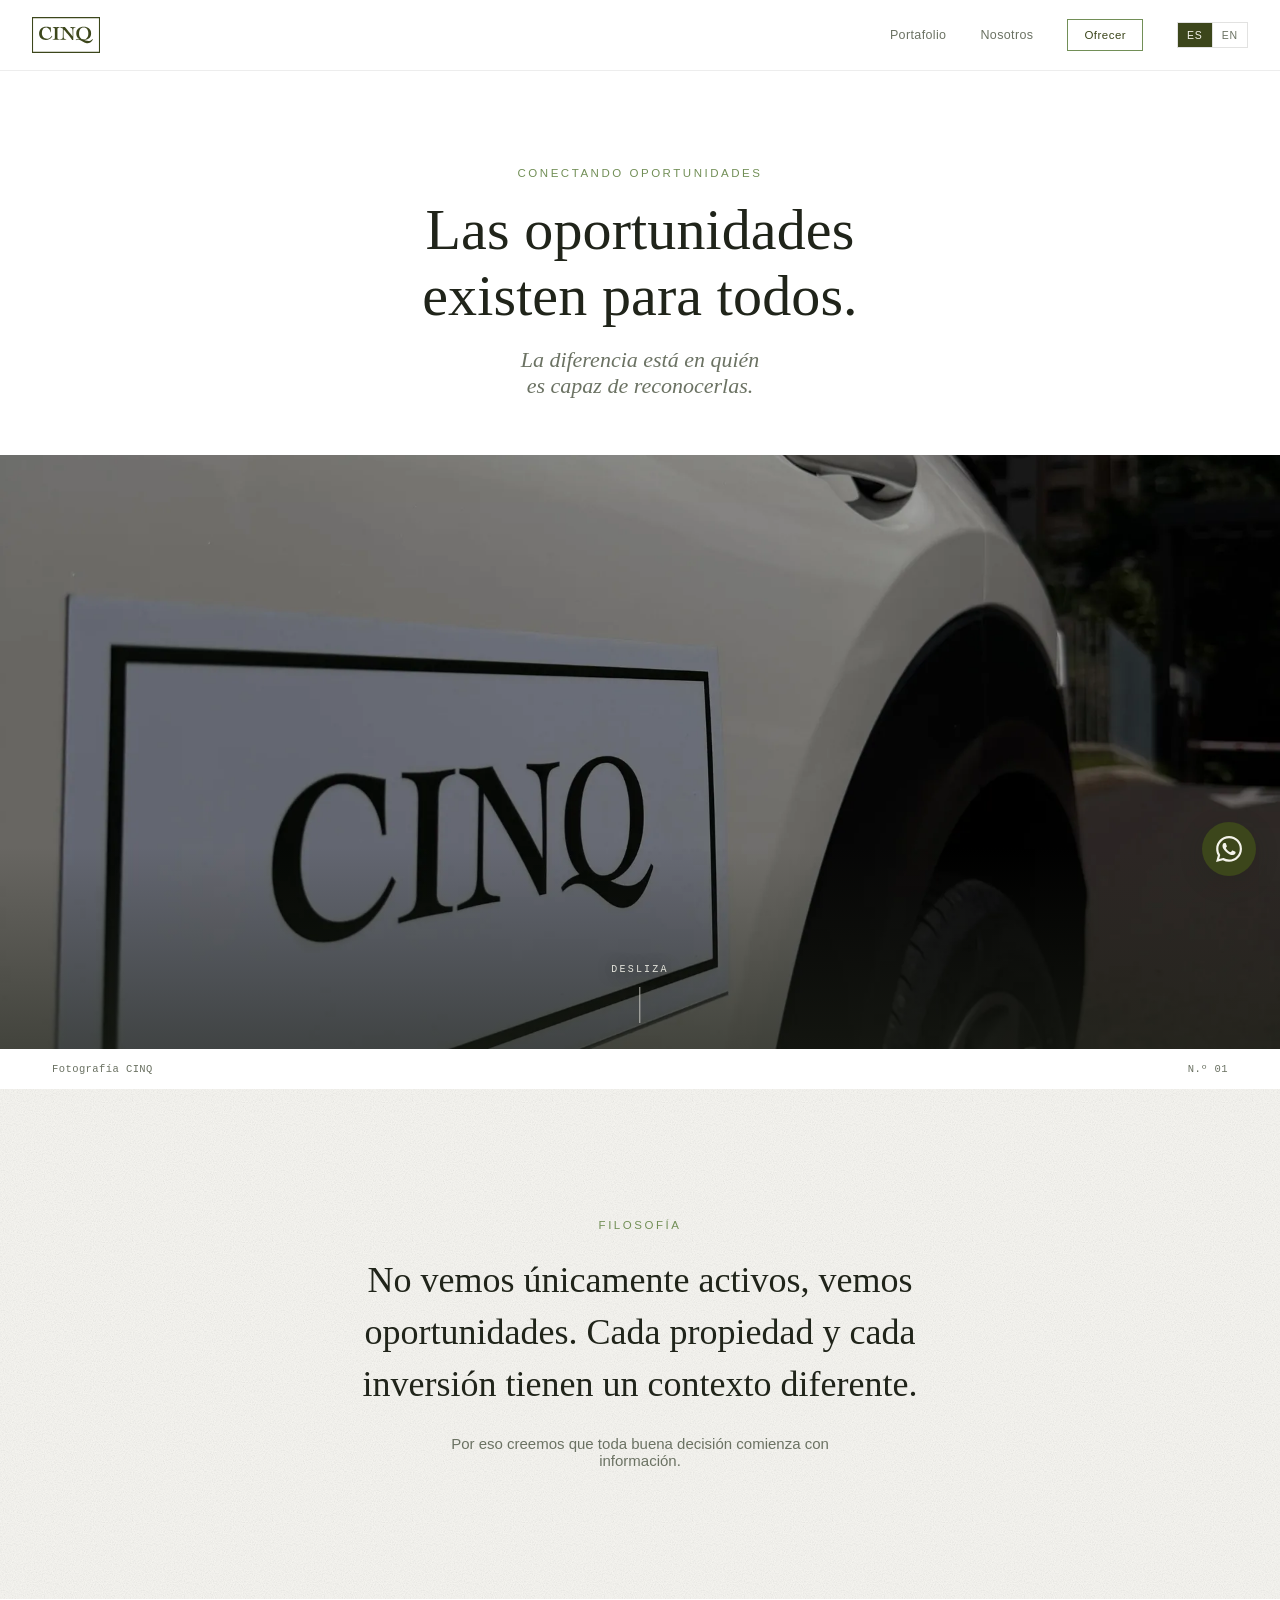
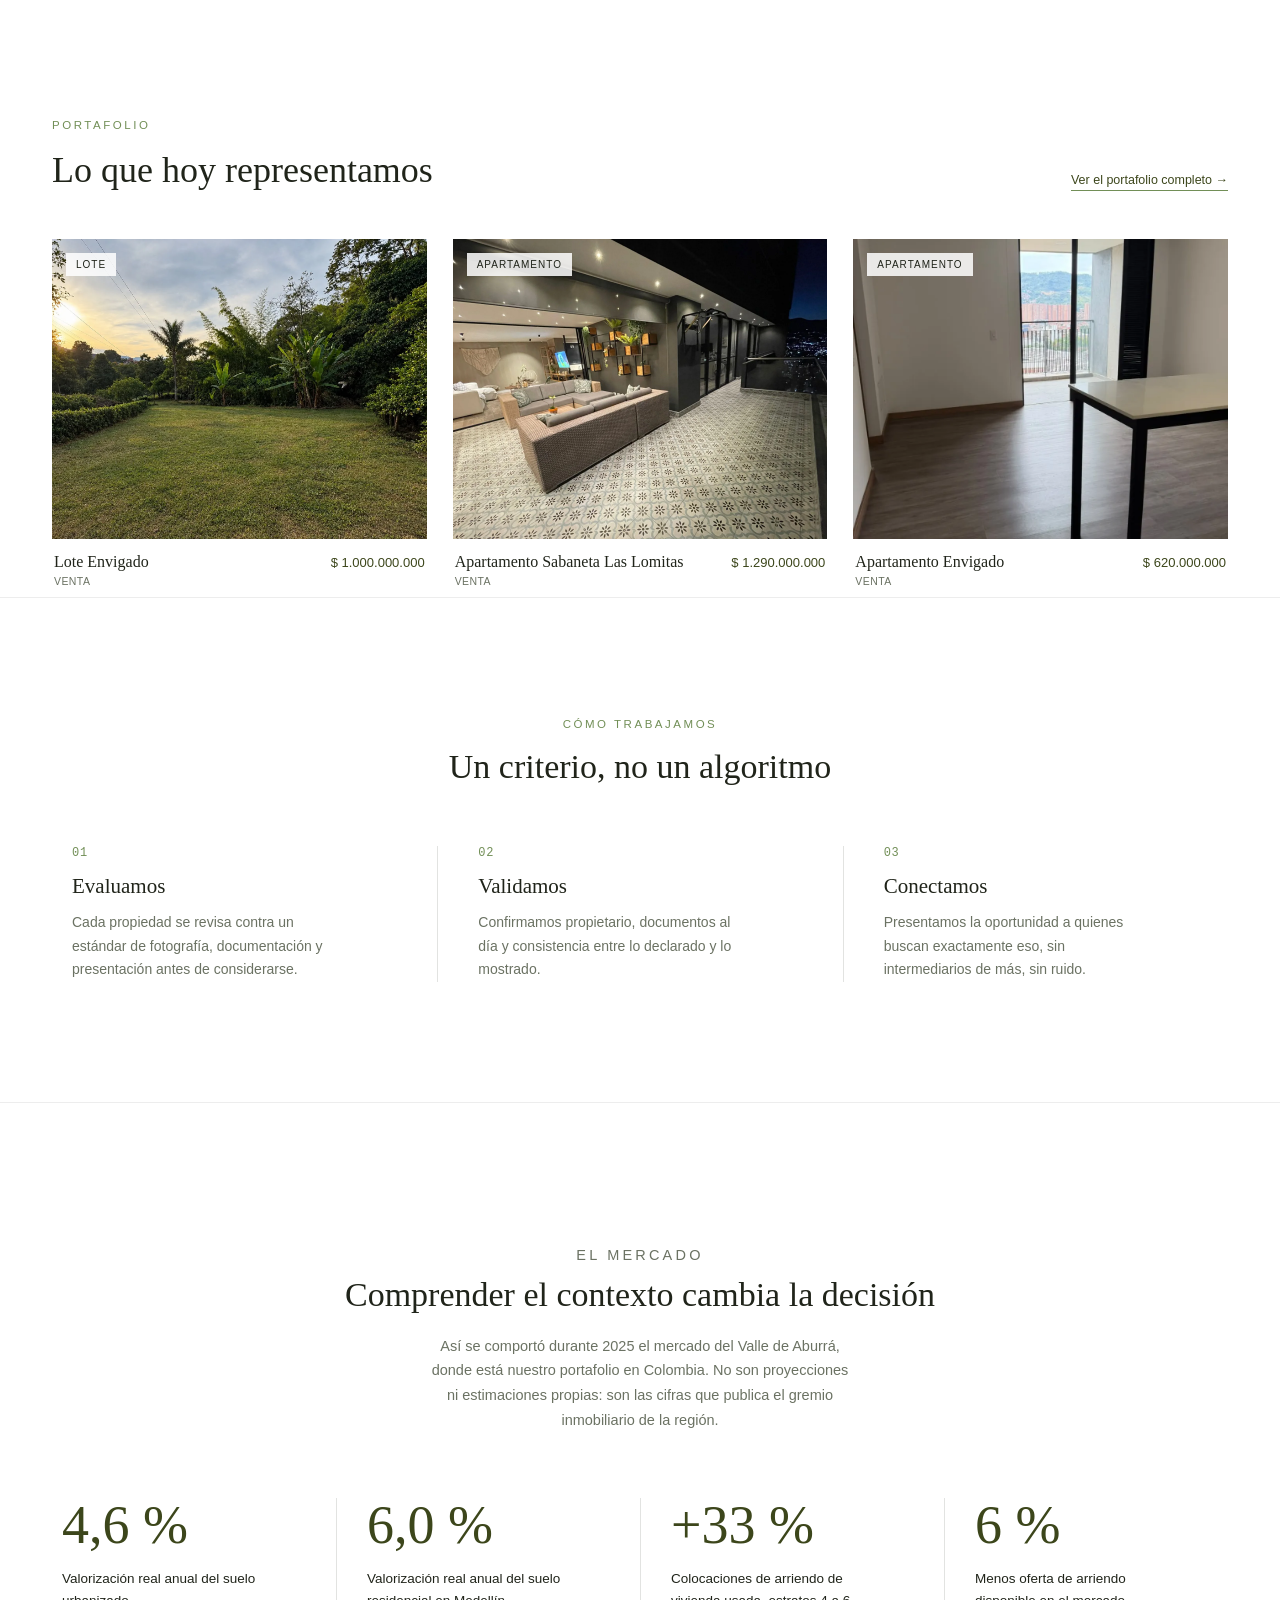
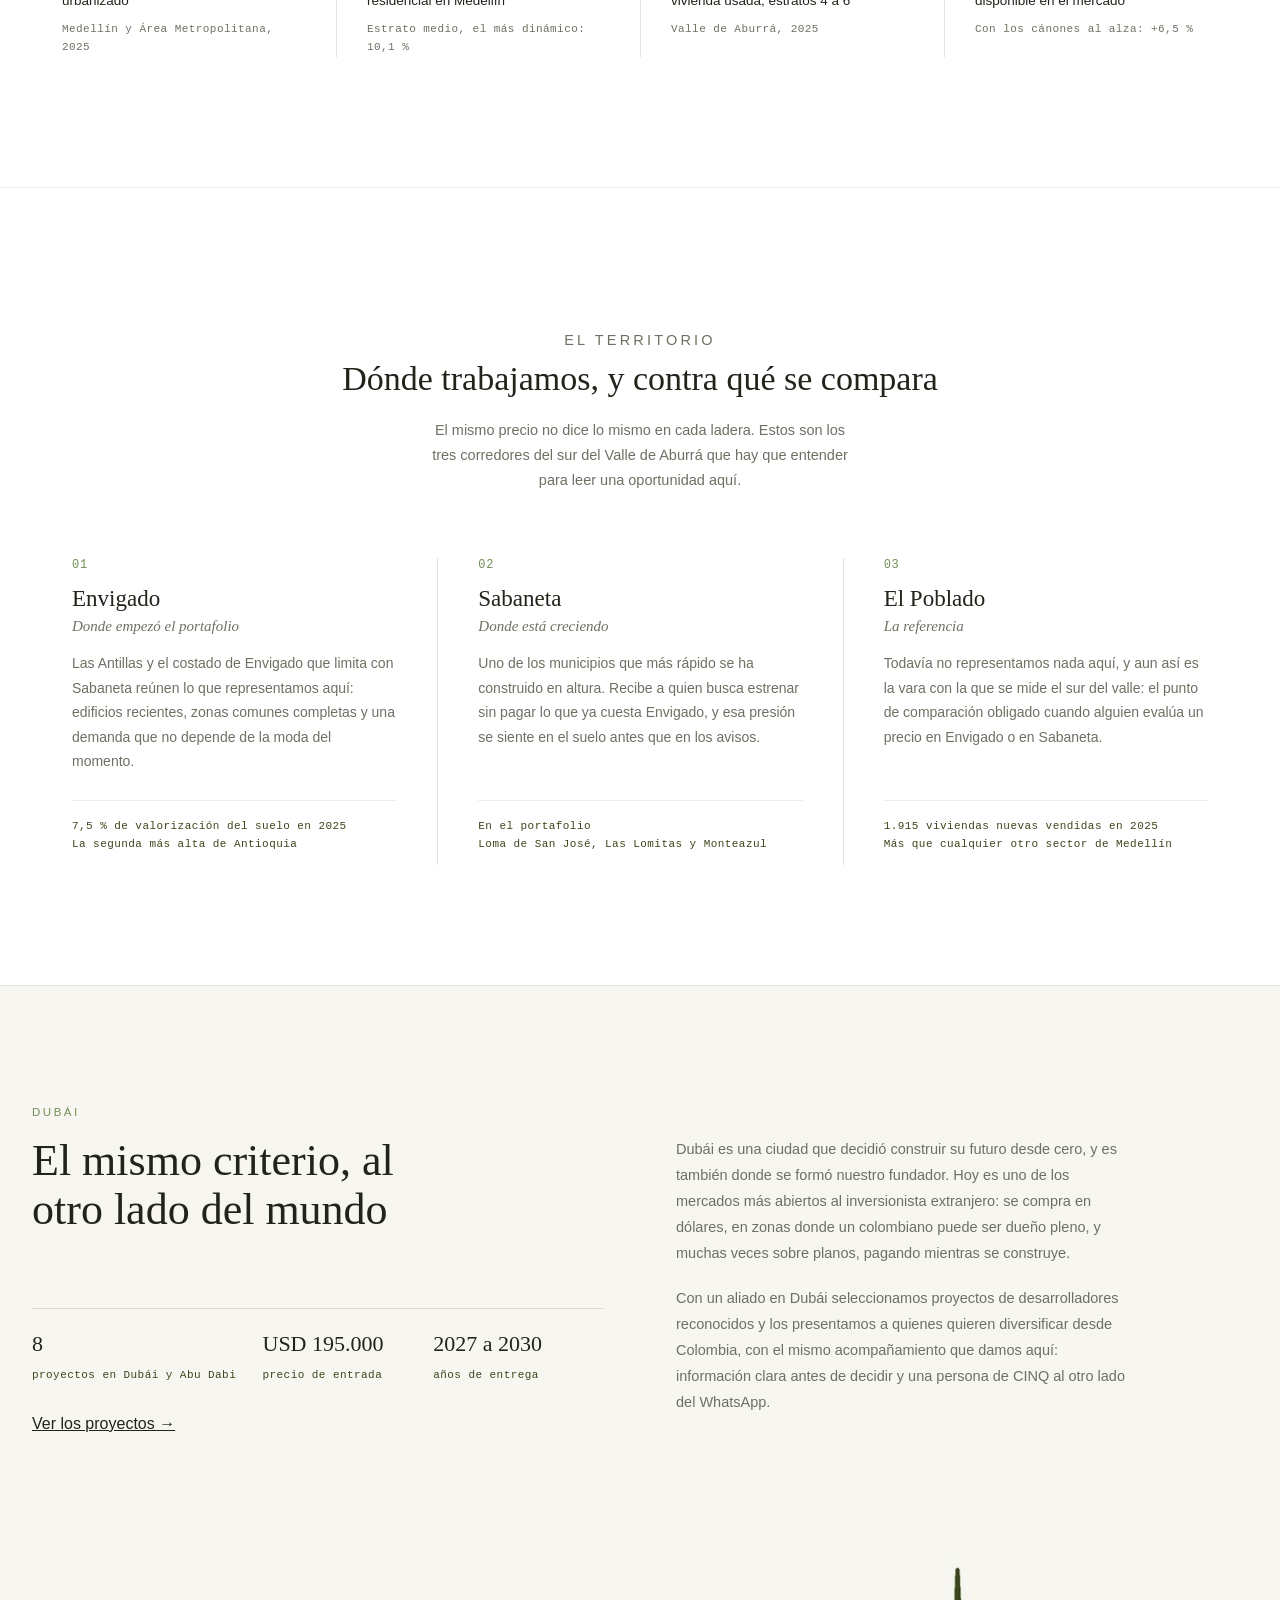
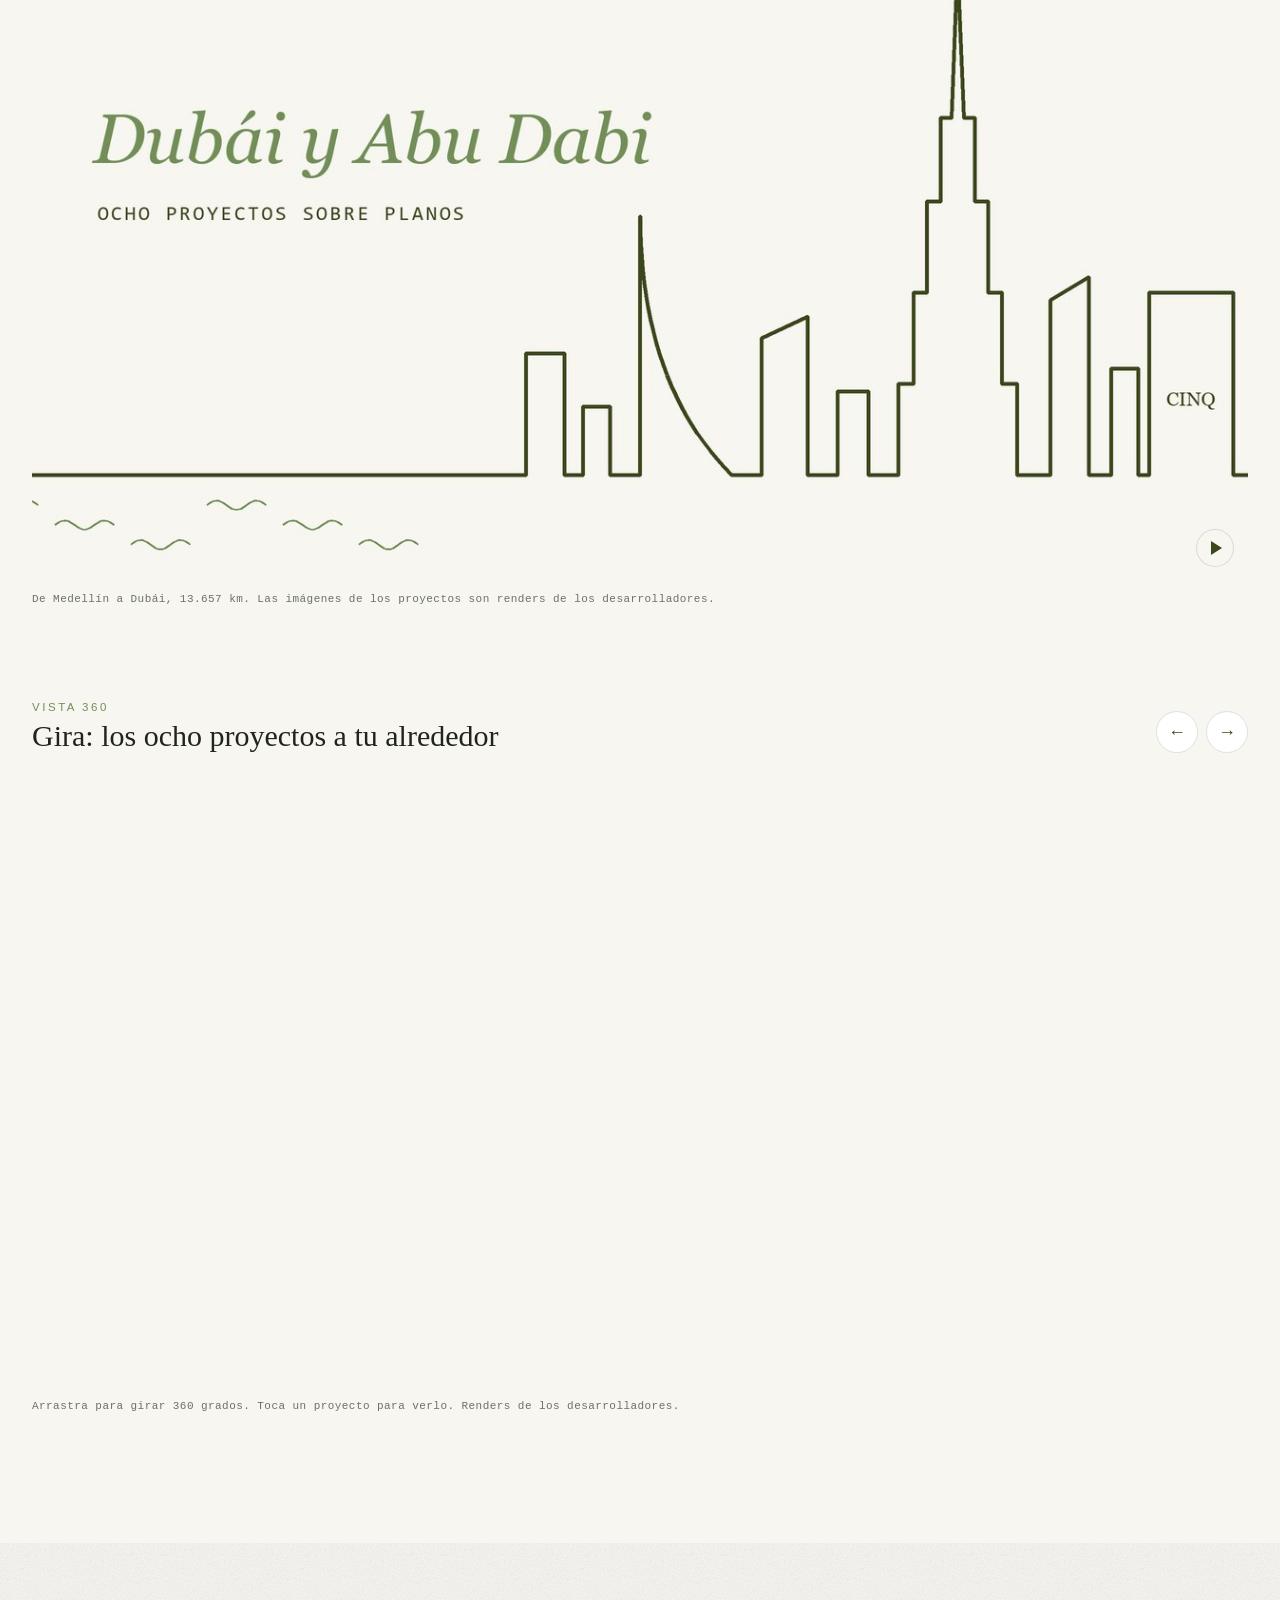
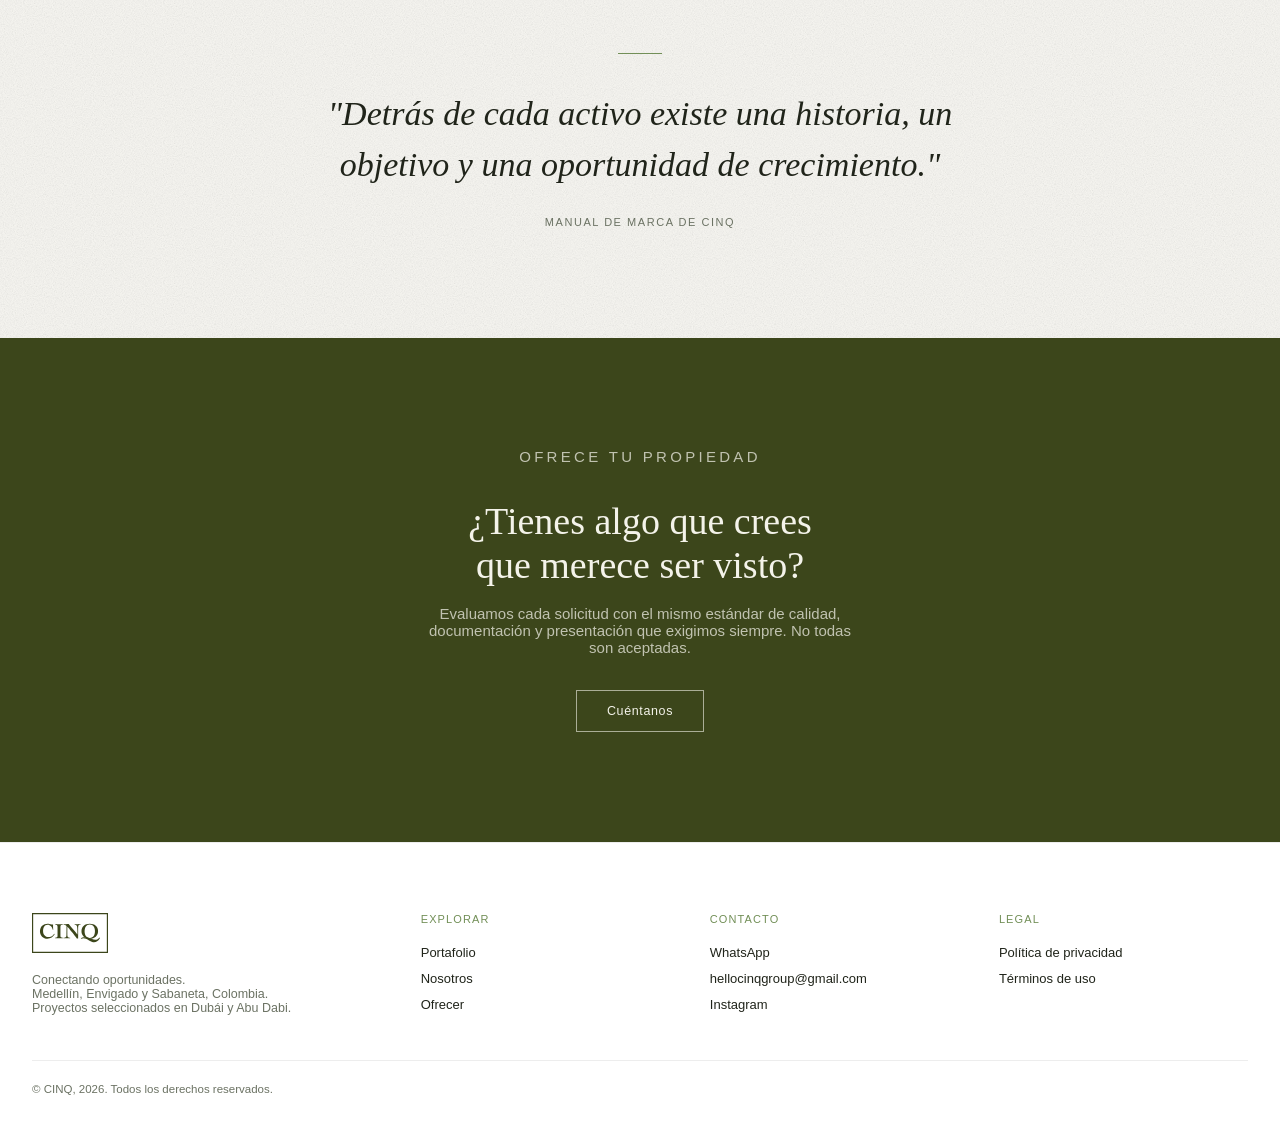
==== commit c2a5294a: "Corrige el dato de Envigado en El territorio "Segundo municipio de Antioquia" (en ingles "Second lar" ====
--- a/index.html
+++ b/index.html
@@ -386,7 +386,7 @@
         <h3>Envigado</h3>
         <p class="rol" data-en="Where the portfolio began">Donde empezó el portafolio</p>
         <p class="cuerpo" data-en="Las Antillas and the side of Envigado that borders Sabaneta hold what we represent here: recent buildings, a full set of shared amenities, and demand that does not depend on whatever is fashionable this year.">Las Antillas y el costado de Envigado que limita con Sabaneta reúnen lo que representamos aquí: edificios recientes, zonas comunes completas y una demanda que no depende de la moda del momento.</p>
-        <p class="dato" data-en="7.5 % land appreciation in 2025&lt;br&gt;Second largest municipality in Antioquia">7,5 % de valorización del suelo en 2025<br>Segundo municipio de Antioquia</p>
+        <p class="dato" data-en="7.5 % land appreciation in 2025&lt;br&gt;The second highest in Antioquia">7,5 % de valorización del suelo en 2025<br>La segunda más alta de Antioquia</p>
       </div>
       <div class="t-zona">
         <div class="idx">02</div>
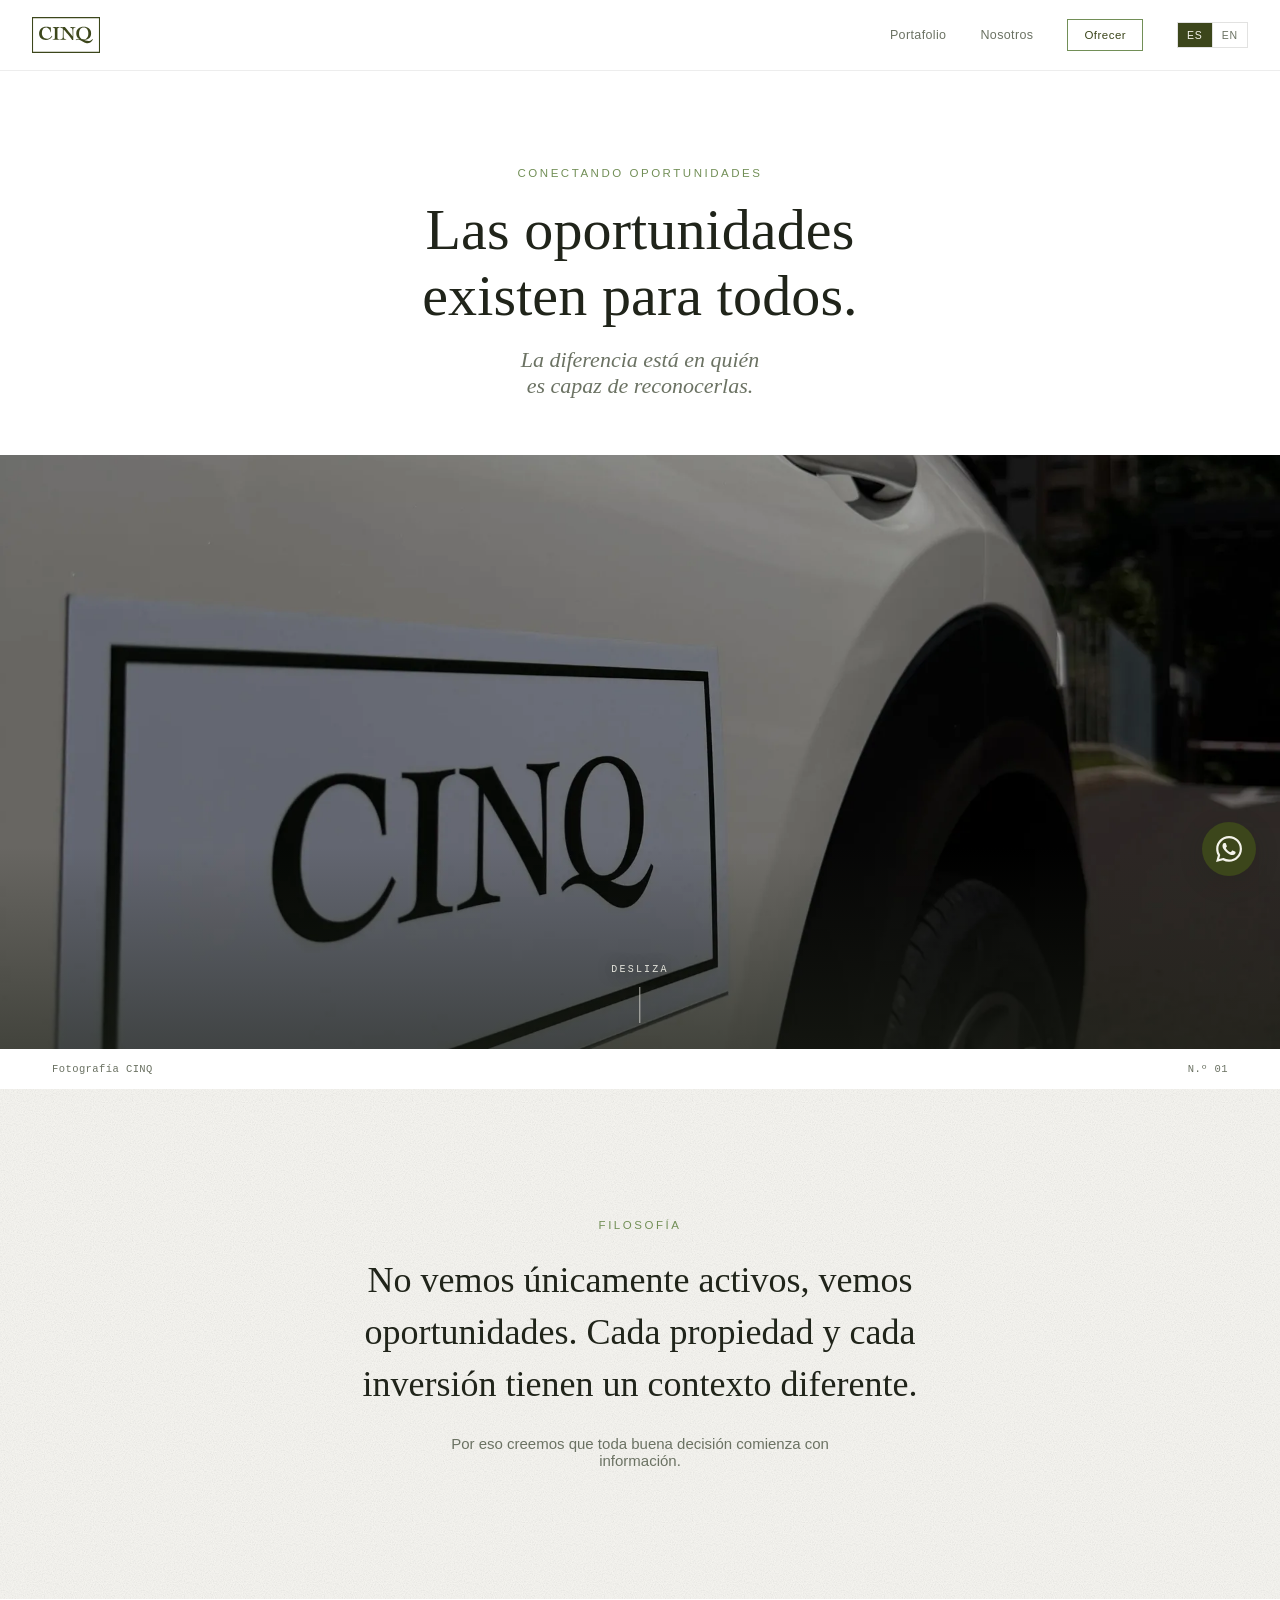
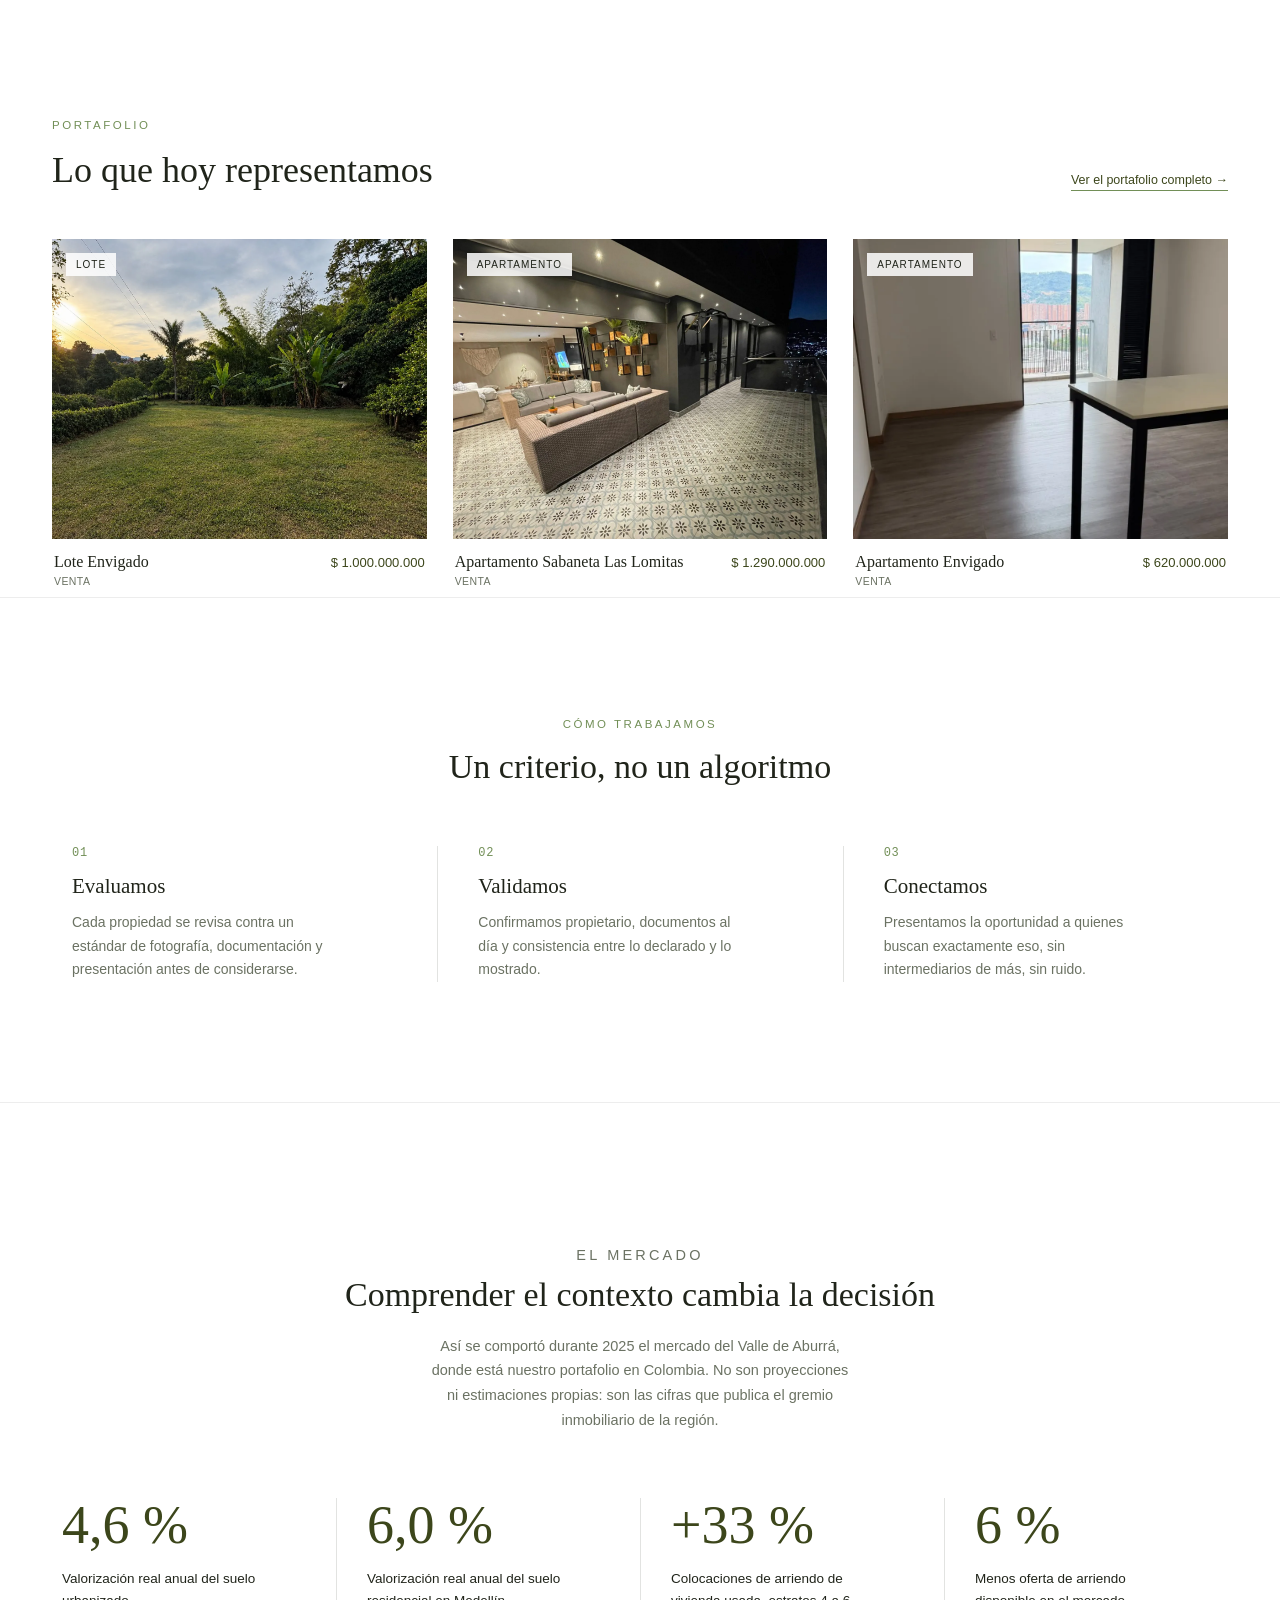
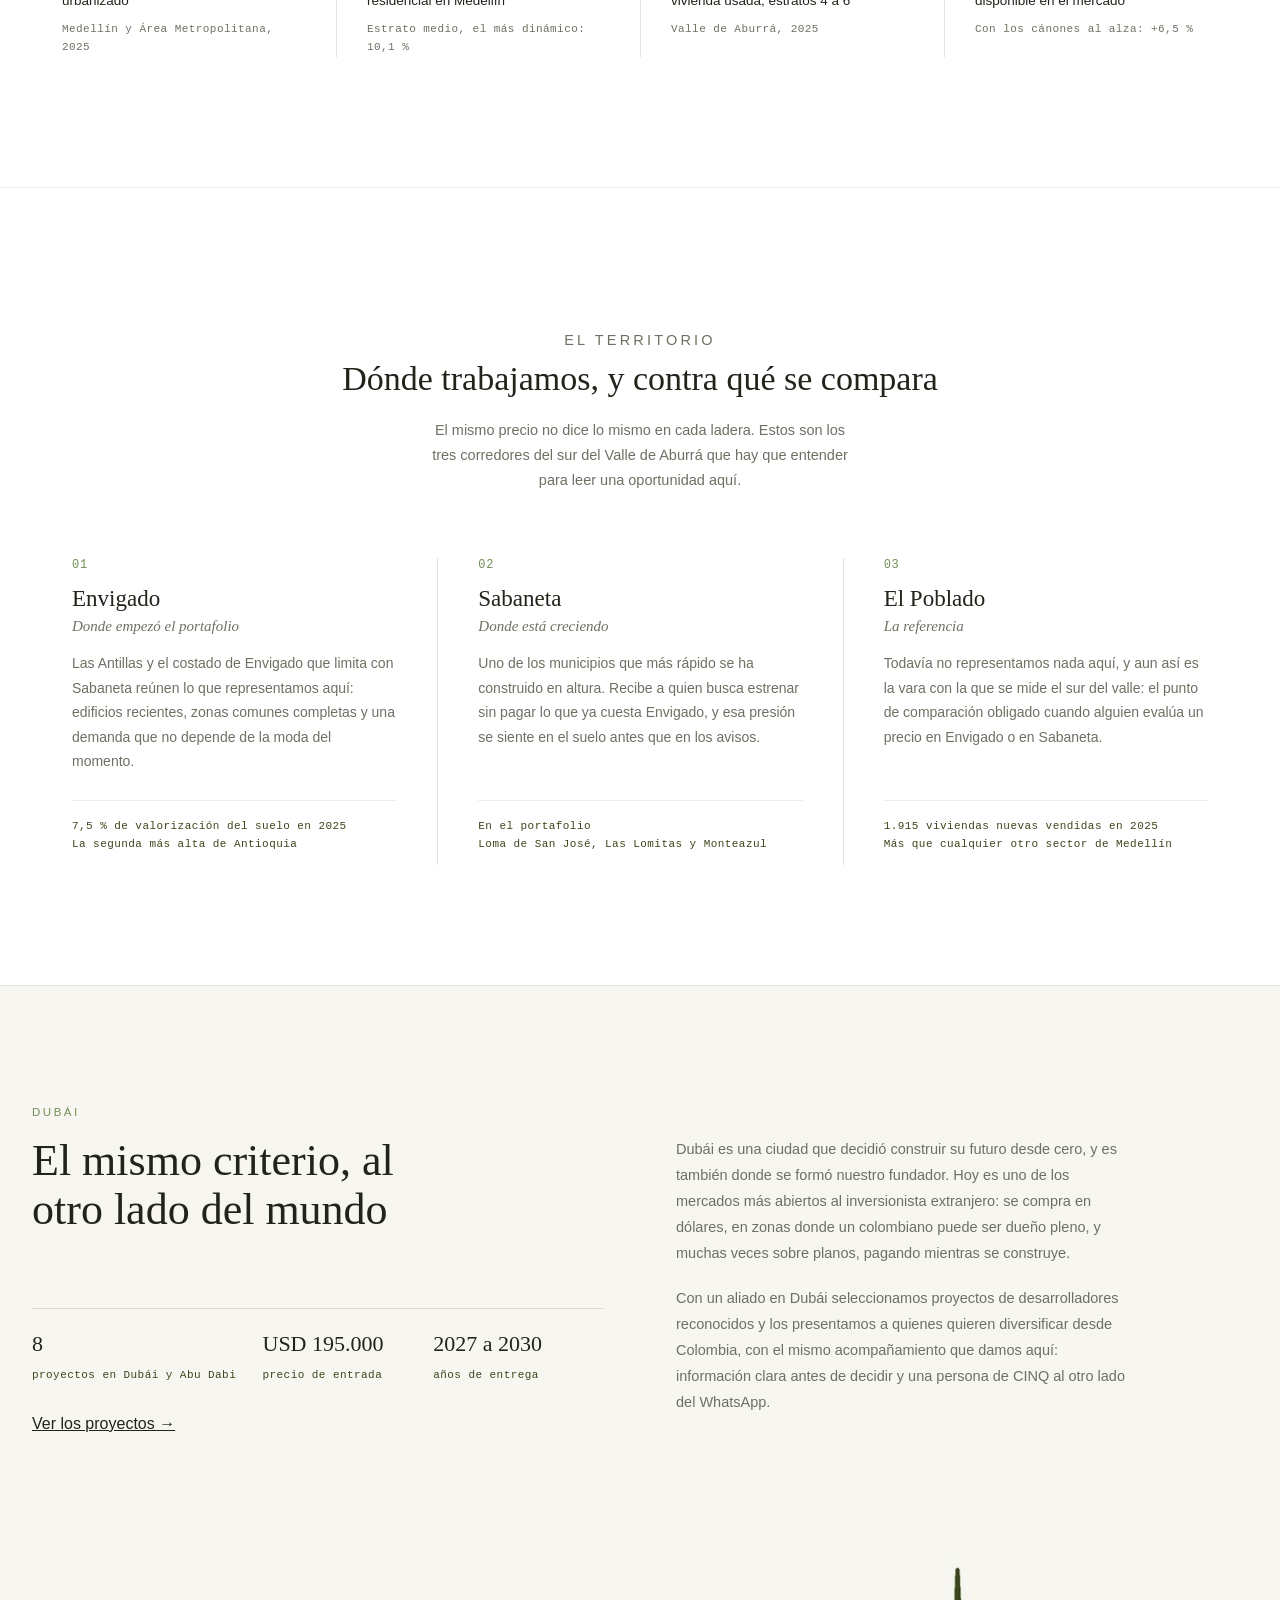
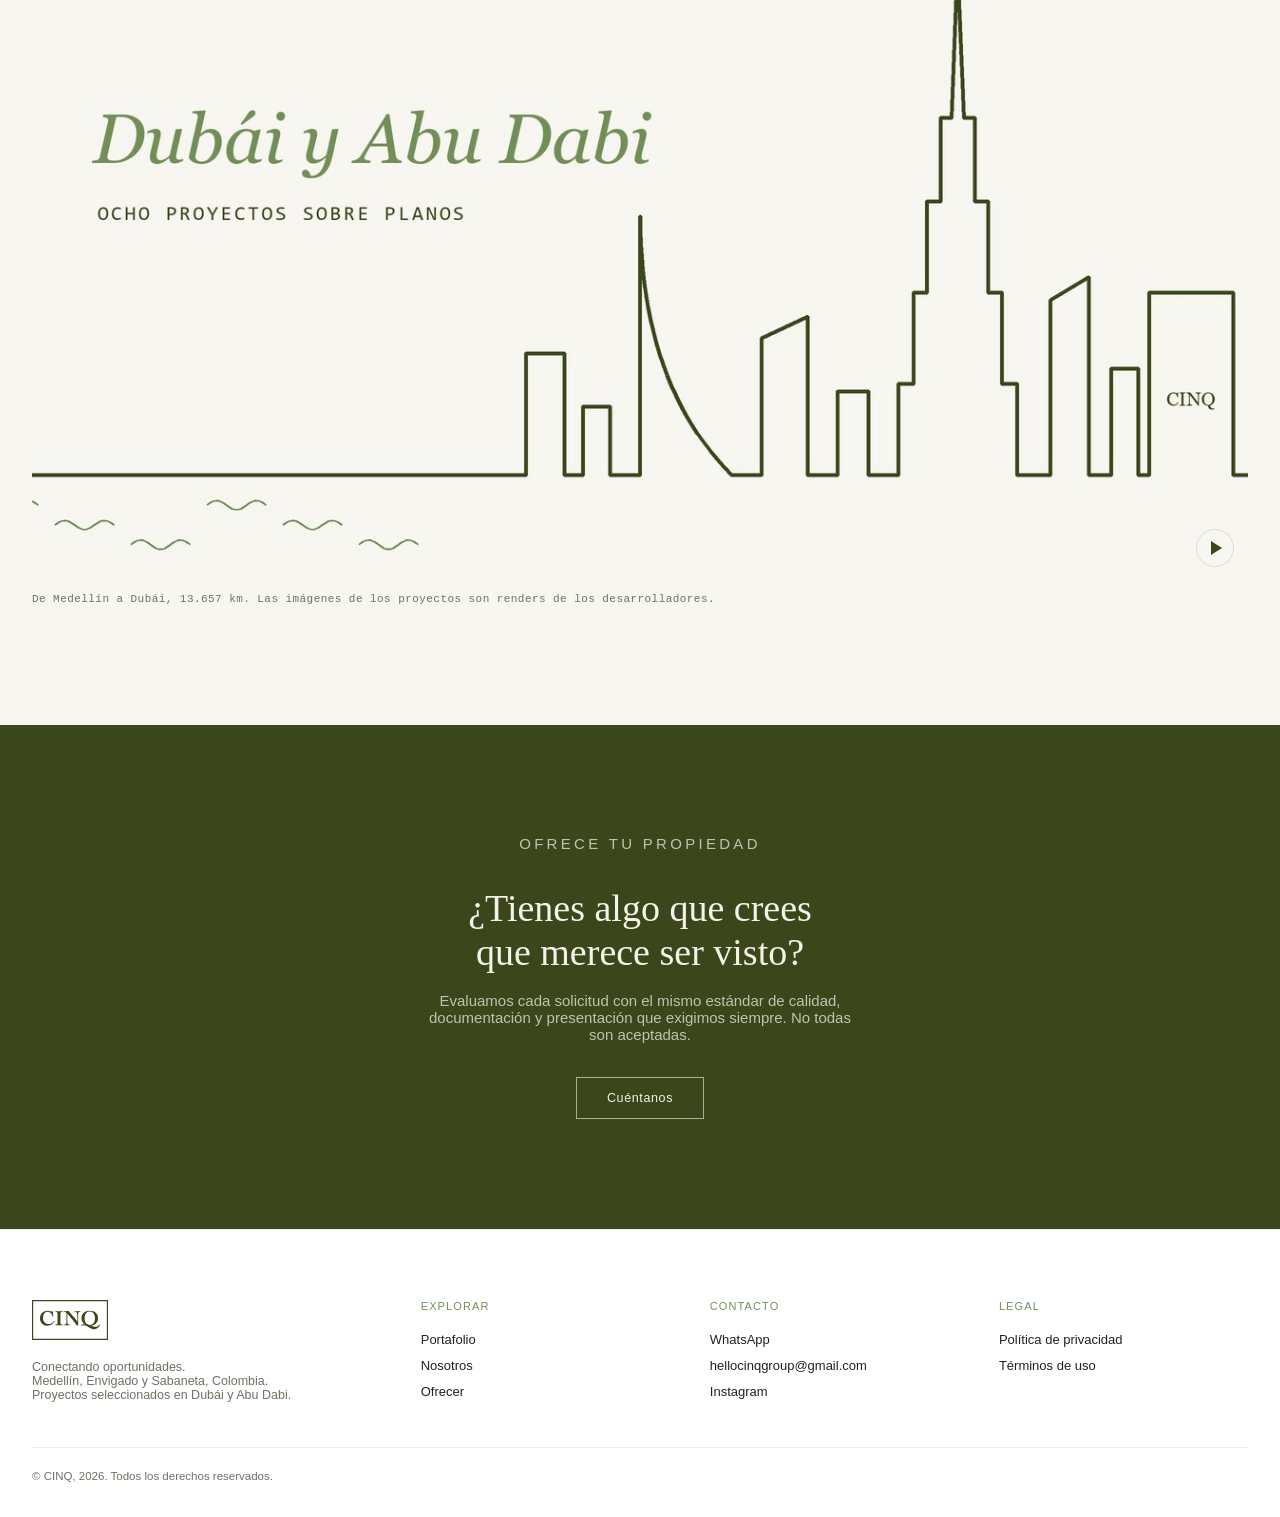
==== commit f9789238: "Aligera el home: sin la cita repetida y con la vista 360 en el portafolio El home tenia diez seccion" ====
--- a/index.html
+++ b/index.html
@@ -83,19 +83,6 @@
   .p-step h3{font-family:var(--font-display);font-weight:400;font-size:21px;margin:14px 0 12px;color:var(--ink);}
   .p-step p{font-size:14px;color:var(--muted);line-height:1.7;margin:0;max-width:34ch;}
 
-  /* ---------------- editorial quote ---------------- */
-  .spread-quote{padding:110px 32px;text-align:center;background-color:var(--paper-alt);}
-  .spread-quote .inner{max-width:780px;margin:0 auto;}
-  .spread-quote .rule{width:44px;height:1px;background:var(--olive);margin:0 auto 34px;}
-  .spread-quote p{
-    font-family:var(--font-display);font-weight:400;font-style:italic;
-    font-size:clamp(21px,3.2vw,34px);line-height:1.5;color:var(--ink);text-wrap:balance;margin:0;
-  }
-  .spread-quote cite{
-    display:block;margin-top:26px;font-style:normal;font-size:11px;letter-spacing:0.14em;
-    text-transform:uppercase;color:var(--muted);
-  }
-
   /* ---------------- cta band ---------------- */
   .cta-band{background:var(--olive-deep);color:var(--on-accent);padding:110px 32px;text-align:center;}
   .cta-band .inner{max-width:640px;margin:0 auto;}
@@ -153,10 +140,11 @@
      Instagram, animada, y los ocho proyectos. La genera
      Video/dubai_seccion/hacer_video_dubai.py en espanol y en ingles, y
      initDubaiPelicula() elige el del idioma, la carga solo cuando se acerca
-     a la pantalla y la pausa cuando sale. */
+     a la pantalla y la pausa cuando sale. La vista 360 de los mismos
+     proyectos vive en el portafolio, para no mostrarlos dos veces aqui. */
   .dubai{padding:120px 32px;background:var(--paper-alt);border-top:1px solid var(--line-soft);}
   .dubai .inner{max-width:1240px;margin:0 auto;display:grid;grid-template-columns:1fr 1fr;
-    grid-template-areas:"cabeza cuerpo" "cifras cuerpo" "pelicula pelicula" "sala sala";grid-template-rows:auto 1fr auto auto;gap:0 72px;align-items:start;}
+    grid-template-areas:"cabeza cuerpo" "cifras cuerpo" "pelicula pelicula";grid-template-rows:auto 1fr auto;gap:0 72px;align-items:start;}
   .dubai .cabeza{grid-area:cabeza;}
   .dubai .cuerpo{grid-area:cuerpo;padding-top:30px;}
   .dubai .cifras{grid-area:cifras;align-self:end;}
@@ -179,40 +167,9 @@
   .dubai .pausa[aria-pressed="true"]::before{width:0;height:0;border-style:solid;border-width:7px 0 7px 11px;
     border-color:transparent transparent transparent var(--olive-deep);margin-left:3px;}
   .dubai .pausa:focus-visible{outline:2px solid var(--olive-deep);outline-offset:2px;}
-  /* Sala 360: el visitante queda en el centro de un anillo con un panel por
-     proyecto y lo gira arrastrando. No es un recorrido virtual de ningun
-     lugar (no hay fotos 360 de los proyectos): son los renders reales, puestos
-     alrededor. La arma initDubaiSala() desde el catalogo. */
-  .dubai .sala-bloque{grid-area:sala;margin:96px 0 0;}
-  .dubai .sala-cab{display:flex;justify-content:space-between;align-items:flex-end;gap:24px;margin-bottom:22px;}
-  .dubai .sala-cab h3{font-family:var(--font-display);font-weight:400;font-size:clamp(22px,2.6vw,30px);margin:6px 0 0;color:var(--ink);}
-  .dubai .sala-cab .eyebrow{margin:0;}
-  .dubai .sala-flechas{display:flex;gap:8px;flex:none;}
-  .dubai .sala-flechas button{width:42px;height:42px;border-radius:50%;border:1px solid var(--line);background:var(--surface);color:var(--olive-deep);
-    font-size:18px;line-height:1;cursor:pointer;display:flex;align-items:center;justify-content:center;padding:0;}
-  .dubai .sala-flechas button:hover{border-color:var(--olive-deep);}
-  .dubai .sala-flechas button:focus-visible,.dubai .sala:focus-visible,.dubai .sala .panel:focus-visible{outline:2px solid var(--olive-deep);outline-offset:3px;}
-  .dubai .sala{position:relative;overflow:hidden;cursor:grab;touch-action:pan-y;user-select:none;-webkit-user-select:none;
-    background:radial-gradient(ellipse at 50% 55%,#fff 0,var(--paper-alt) 70%);
-    /* Los costados se desvanecen: la sala sigue, no se corta en seco. */
-    -webkit-mask-image:linear-gradient(to right,transparent 0,#000 10%,#000 90%,transparent 100%);
-    mask-image:linear-gradient(to right,transparent 0,#000 10%,#000 90%,transparent 100%);}
-  .dubai .sala.agarrando{cursor:grabbing;}
-  .dubai .sala .anillo{position:absolute;left:50%;top:50%;width:0;height:0;transform-style:preserve-3d;}
-  .dubai .sala .panel{position:absolute;display:block;overflow:hidden;backface-visibility:hidden;-webkit-backface-visibility:hidden;
-    background:var(--paper-alt);color:#fff;text-decoration:none;box-shadow:0 0 0 1px rgba(32,36,26,0.12);}
-  .dubai .sala .panel picture{display:block;width:100%;height:100%;}
-  .dubai .sala .panel img{width:100%;height:100%;object-fit:cover;display:block;pointer-events:none;-webkit-user-drag:none;}
-  .dubai .sala .panel .pie{position:absolute;left:0;right:0;bottom:0;padding:40px 18px 16px;
-    background:linear-gradient(to top,rgba(20,24,14,0.78),rgba(20,24,14,0));}
-  .dubai .sala .panel b{display:block;font-family:var(--font-display);font-weight:400;font-size:clamp(15px,1.6vw,21px);line-height:1.2;}
-  .dubai .sala .panel span{display:block;margin-top:4px;font-family:var(--font-mono);font-size:11px;letter-spacing:0.04em;color:rgba(255,255,255,0.86);}
-  .dubai .sala-pista{margin-top:12px;font-family:var(--font-mono);font-size:11px;letter-spacing:0.04em;color:var(--muted);}
   @media (max-width:900px){
     .dubai{padding:90px 16px;}
-    .dubai .inner{grid-template-columns:1fr;grid-template-areas:"cabeza" "pelicula" "cuerpo" "cifras" "sala";grid-template-rows:none;}
-    .dubai .sala-bloque{margin-top:72px;}
-    .dubai .sala-cab{align-items:flex-start;}
+    .dubai .inner{grid-template-columns:1fr;grid-template-areas:"cabeza" "pelicula" "cuerpo" "cifras";grid-template-rows:none;}
     .dubai .pelicula{margin:28px 0 8px;}
     .dubai .cuerpo{padding-top:20px;}
     .dubai .datos{grid-template-columns:1fr;margin-top:24px;}
@@ -430,28 +387,6 @@
       </div>
       <figcaption data-en="From Medellín to Dubai, 13,657 km. Project images are developer renders.">De Medellín a Dubái, 13.657 km. Las imágenes de los proyectos son renders de los desarrolladores.</figcaption>
     </figure>
-    <div class="sala-bloque" id="dubai-sala-bloque">
-      <div class="sala-cab">
-        <div>
-          <p class="eyebrow" data-en="360 view">Vista 360</p>
-          <h3 data-en="Turn around: the eight projects surround you">Gira: los ocho proyectos a tu alrededor</h3>
-        </div>
-        <div class="sala-flechas">
-          <button type="button" data-giro="-1" aria-label="Girar a la izquierda" data-en-aria-label="Turn left">&larr;</button>
-          <button type="button" data-giro="1" aria-label="Girar a la derecha" data-en-aria-label="Turn right">&rarr;</button>
-        </div>
-      </div>
-      <div class="sala" id="dubai-sala" tabindex="0" role="region" aria-label="Vista 360 de los proyectos en Dubái y Abu Dabi. Use las flechas para girar." data-en-aria-label="360 view of the projects in Dubai and Abu Dhabi. Use the arrow keys to turn."><div class="anillo"></div></div>
-      <p class="sala-pista" data-en="Drag to turn 360 degrees. Tap a project to see it. Developer renders.">Arrastra para girar 360 grados. Toca un proyecto para verlo. Renders de los desarrolladores.</p>
-    </div>
-  </div>
-</section>
-
-<section class="spread-quote textura">
-  <div class="inner">
-    <div class="rule"></div>
-    <p data-en="&quot;Behind every asset there is a story, a goal and an opportunity to grow.&quot;">"Detrás de cada activo existe una historia, un objetivo y una oportunidad de crecimiento."</p>
-    <cite data-en="CINQ brand book">Manual de marca de CINQ</cite>
   </div>
 </section>
 
--- a/assets/css/styles.css
+++ b/assets/css/styles.css
@@ -298,3 +298,37 @@
 .wa-float:focus-visible{outline:2px solid var(--olive);outline-offset:3px;}
 @media (max-width:720px){ .wa-float{right:18px;bottom:18px;width:50px;height:50px;} }
 @media (prefers-reduced-motion: reduce){ .wa-float{transition:none;} }
+
+/* ---------------- sala 360 (portafolio) ---------------- */
+/* Sala 360: el visitante queda en el centro de un anillo con un panel por
+   proyecto y lo gira arrastrando. No es un recorrido virtual de ningun
+   lugar (no hay fotos 360 de los proyectos): son los renders reales, puestos
+   alrededor. La arma initDubaiSala() desde el catalogo. */
+.sala-bloque{margin:110px 0 0;}
+.sala-cab{display:flex;justify-content:space-between;align-items:flex-end;gap:24px;margin-bottom:22px;}
+.sala-cab h3{font-family:var(--font-display);font-weight:400;font-size:clamp(22px,2.6vw,30px);margin:6px 0 0;color:var(--ink);}
+.sala-cab .eyebrow{margin:0;}
+.sala-flechas{display:flex;gap:8px;flex:none;}
+.sala-flechas button{width:42px;height:42px;border-radius:50%;border:1px solid var(--line);background:var(--surface);color:var(--olive-deep);
+  font-size:18px;line-height:1;cursor:pointer;display:flex;align-items:center;justify-content:center;padding:0;}
+.sala-flechas button:hover{border-color:var(--olive-deep);}
+.sala-flechas button:focus-visible,.sala:focus-visible,.sala .panel:focus-visible{outline:2px solid var(--olive-deep);outline-offset:3px;}
+.sala{position:relative;overflow:hidden;cursor:grab;touch-action:pan-y;user-select:none;-webkit-user-select:none;
+  /* Los costados se desvanecen: la sala sigue, no se corta en seco. */
+  -webkit-mask-image:linear-gradient(to right,transparent 0,#000 10%,#000 90%,transparent 100%);
+  mask-image:linear-gradient(to right,transparent 0,#000 10%,#000 90%,transparent 100%);}
+.sala.agarrando{cursor:grabbing;}
+.sala .anillo{position:absolute;left:50%;top:50%;width:0;height:0;transform-style:preserve-3d;}
+.sala .panel{position:absolute;display:block;overflow:hidden;backface-visibility:hidden;-webkit-backface-visibility:hidden;
+  background:var(--paper-alt);color:#fff;text-decoration:none;box-shadow:0 0 0 1px rgba(32,36,26,0.12);}
+.sala .panel picture{display:block;width:100%;height:100%;}
+.sala .panel img{width:100%;height:100%;object-fit:cover;display:block;pointer-events:none;-webkit-user-drag:none;}
+.sala .panel .pie{position:absolute;left:0;right:0;bottom:0;padding:40px 18px 16px;
+  background:linear-gradient(to top,rgba(20,24,14,0.78),rgba(20,24,14,0));}
+.sala .panel b{display:block;font-family:var(--font-display);font-weight:400;font-size:clamp(15px,1.6vw,21px);line-height:1.2;}
+.sala .panel span{display:block;margin-top:4px;font-family:var(--font-mono);font-size:11px;letter-spacing:0.04em;color:rgba(255,255,255,0.86);}
+.sala-pista{margin-top:12px;font-family:var(--font-mono);font-size:11px;letter-spacing:0.04em;color:var(--muted);}
+@media (max-width:900px){
+  .sala-bloque{margin-top:80px;}
+  .sala-cab{align-items:flex-start;}
+}
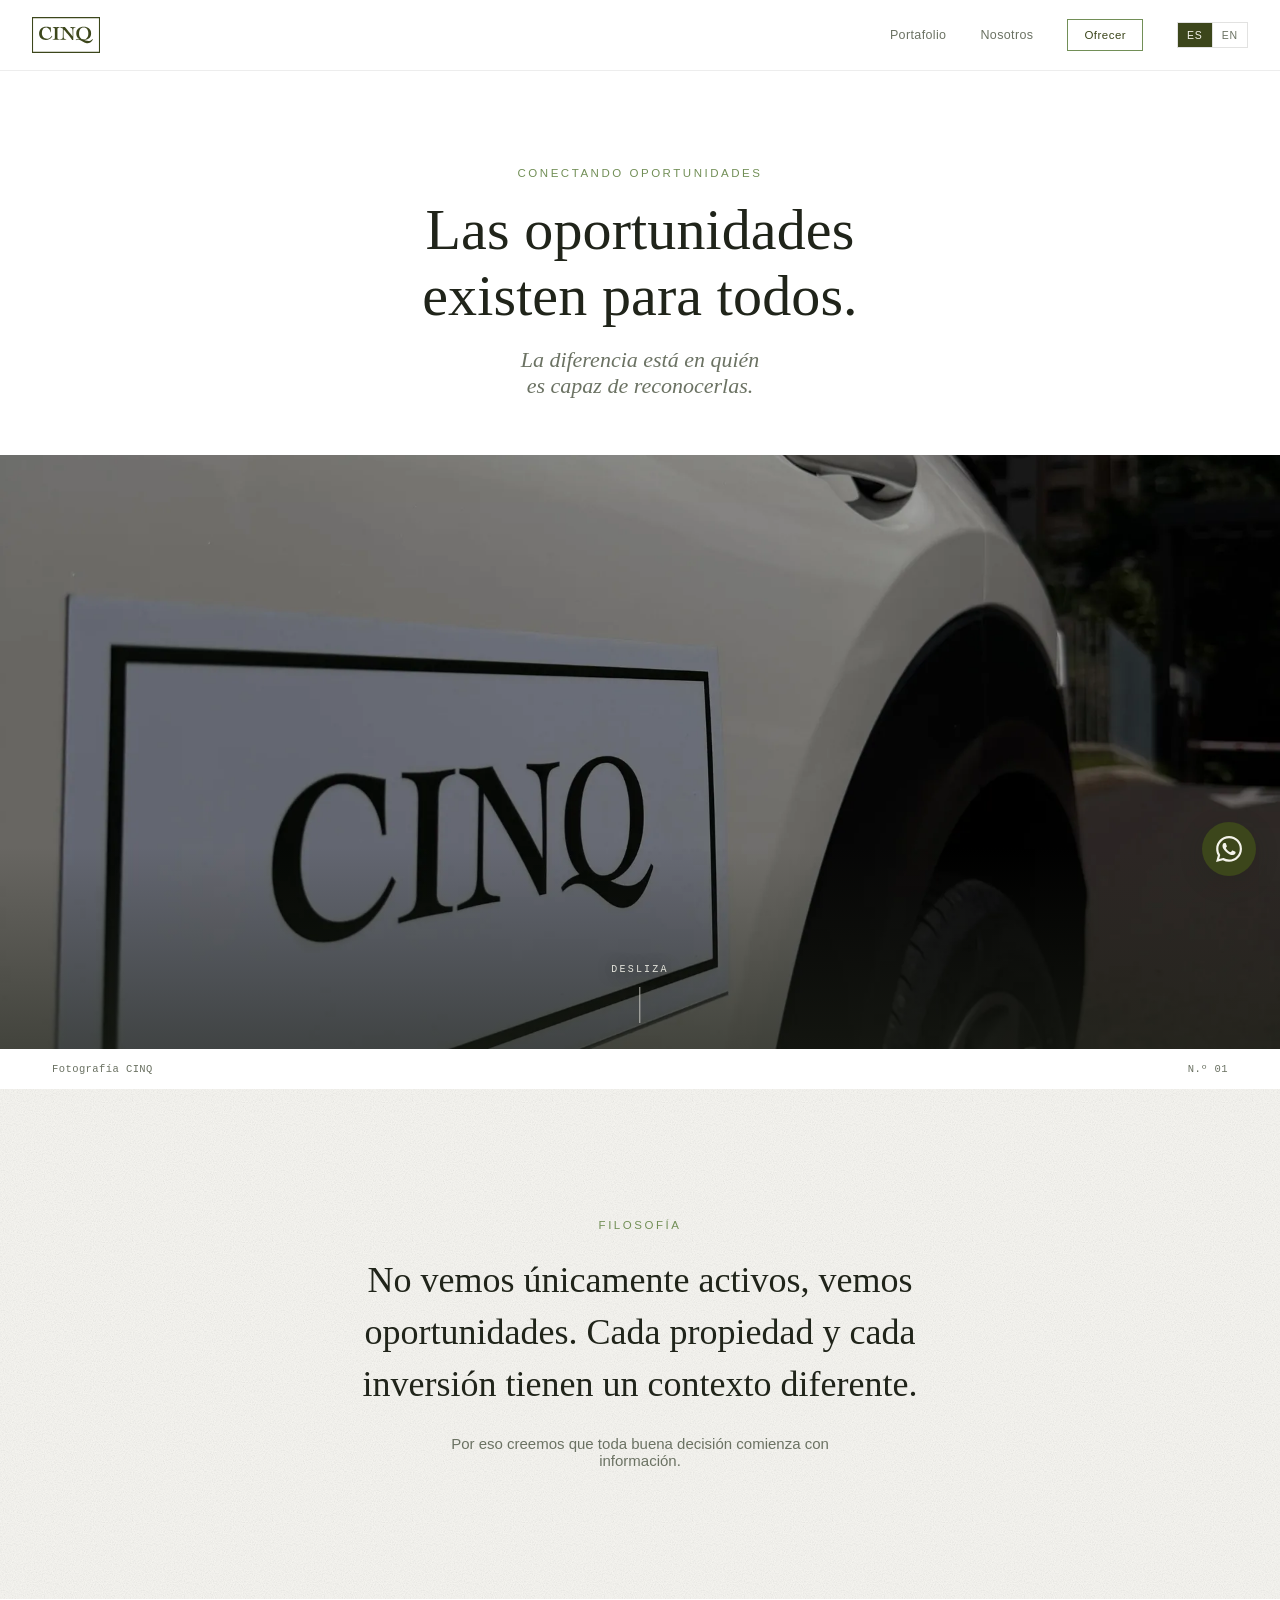
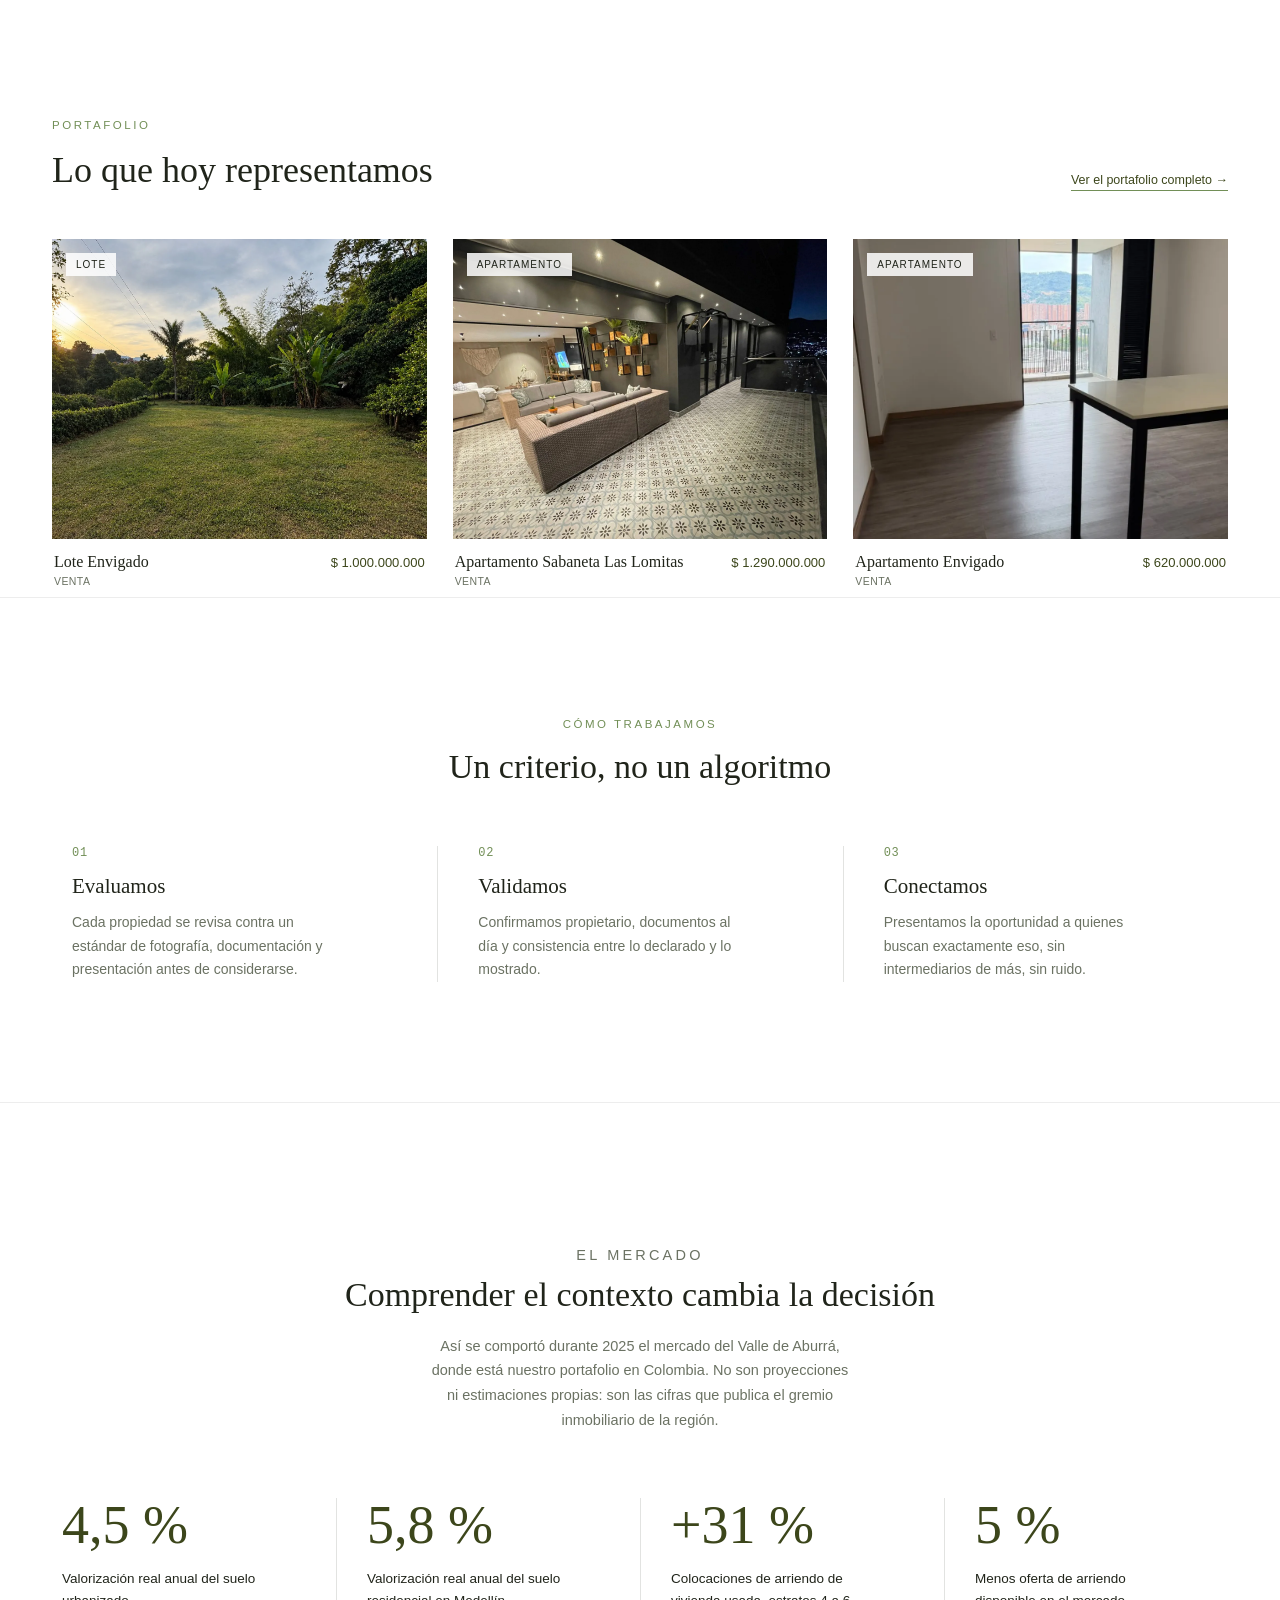
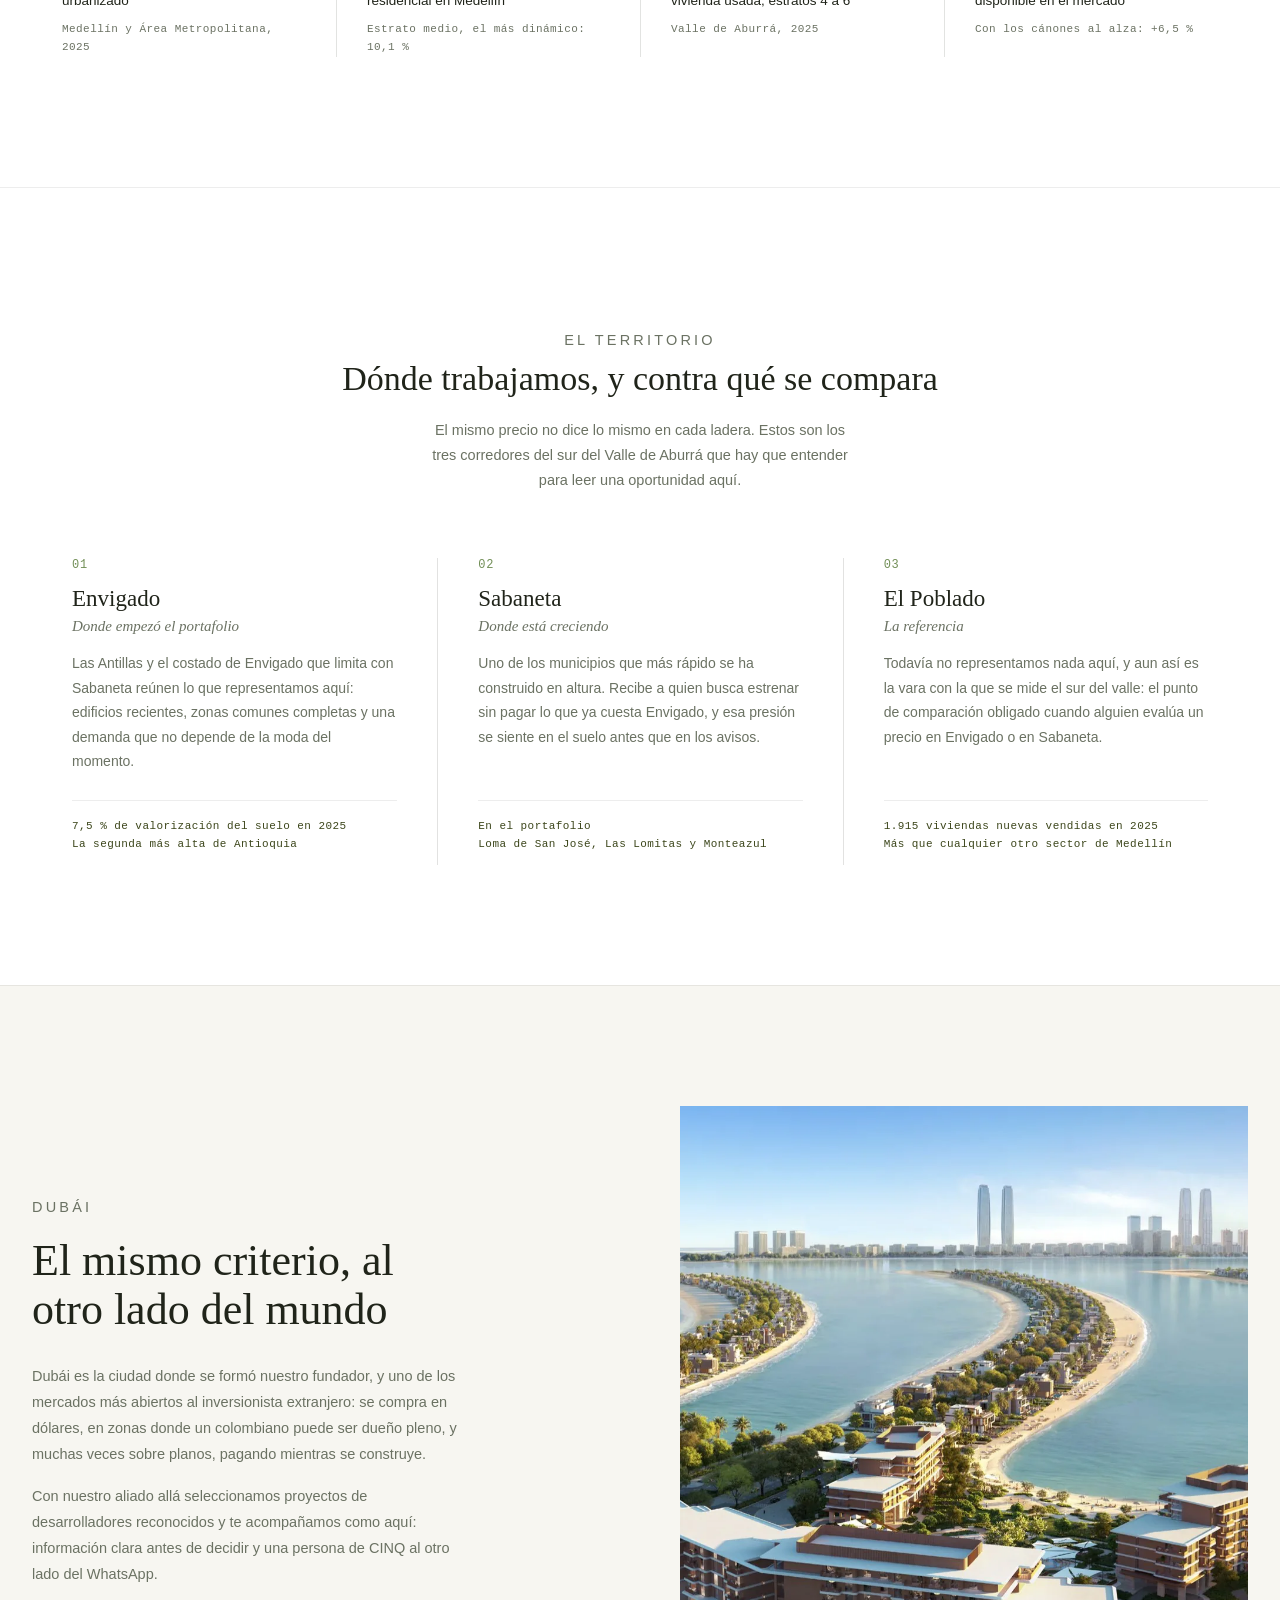
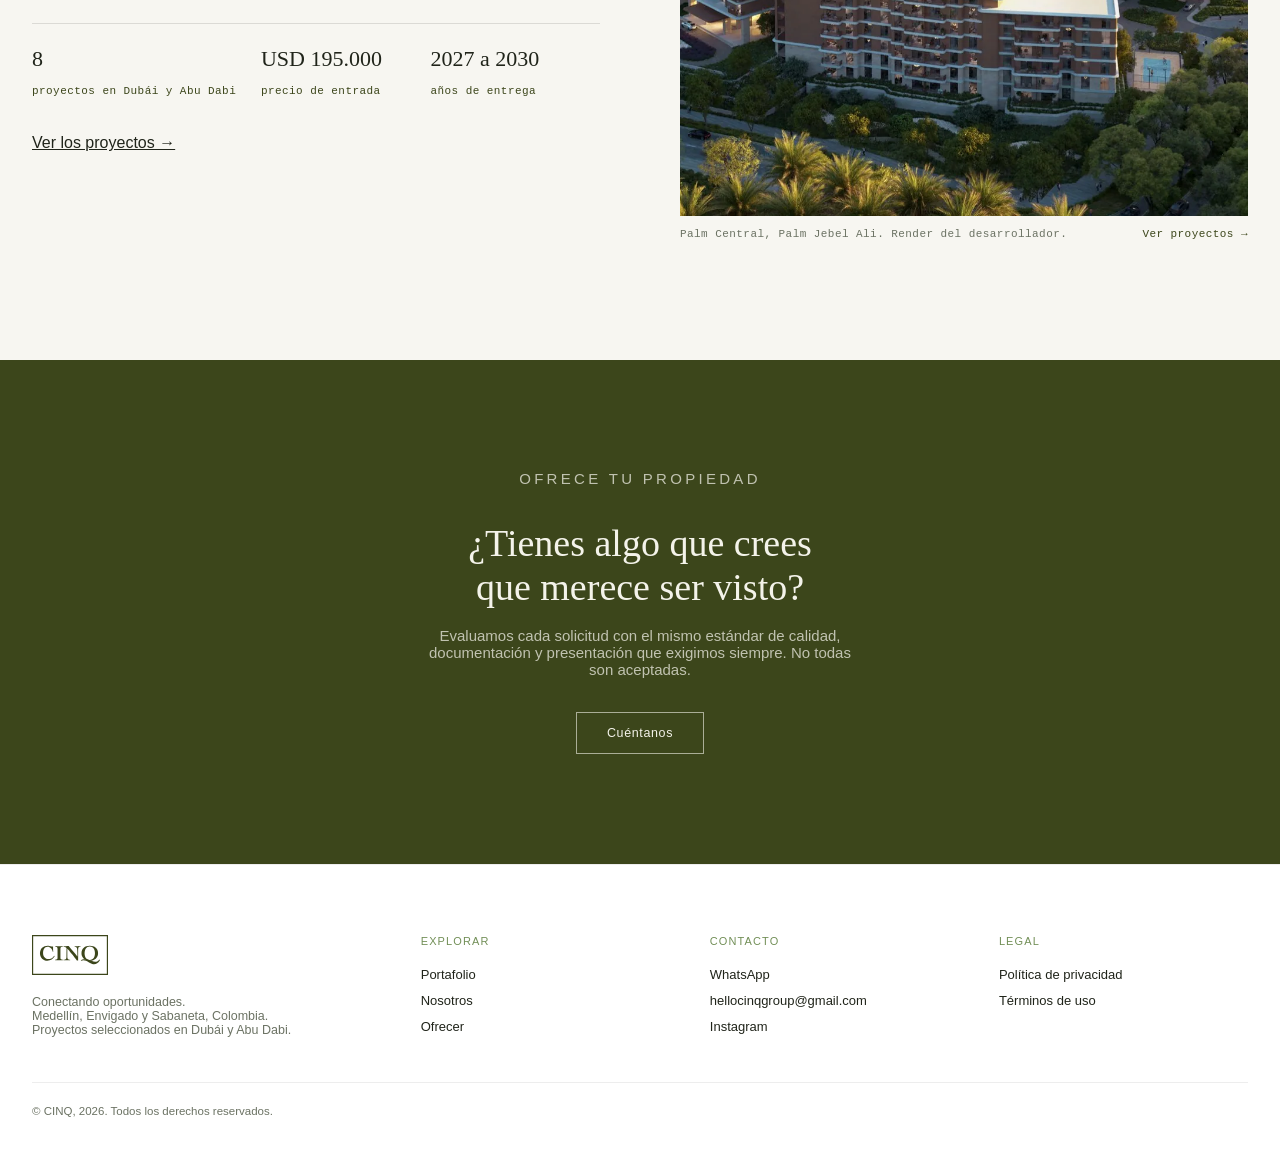
==== commit 1823b1f1: "Cambia la pelicula de Dubai por una sola foto en el home La pelicula repetia lo que ya dicen el text" ====
--- a/index.html
+++ b/index.html
@@ -136,43 +136,30 @@
      initDubai() desde el catalogo, asi que se actualizan solas cuando entra
      o sale un proyecto. Sin proyectos afuera, la seccion se retira.
 
-     Debajo va la pelicula: la linea de Medellin a Dubai del carrusel de
-     Instagram, animada, y los ocho proyectos. La genera
-     Video/dubai_seccion/hacer_video_dubai.py en espanol y en ingles, y
-     initDubaiPelicula() elige el del idioma, la carga solo cuando se acerca
-     a la pantalla y la pausa cuando sale. La vista 360 de los mismos
-     proyectos vive en el portafolio, para no mostrarlos dos veces aqui. */
+     Texto a un lado y una sola foto al otro. La foto es un enlace a los
+     proyectos: es lo primero que alguien toca, y tiene que llevar a algo.
+     La vista 360 de los proyectos vive en el portafolio. */
   .dubai{padding:120px 32px;background:var(--paper-alt);border-top:1px solid var(--line-soft);}
-  .dubai .inner{max-width:1240px;margin:0 auto;display:grid;grid-template-columns:1fr 1fr;
-    grid-template-areas:"cabeza cuerpo" "cifras cuerpo" "pelicula pelicula";grid-template-rows:auto 1fr auto;gap:0 72px;align-items:start;}
-  .dubai .cabeza{grid-area:cabeza;}
-  .dubai .cuerpo{grid-area:cuerpo;padding-top:30px;}
-  .dubai .cifras{grid-area:cifras;align-self:end;}
-  .dubai .cabeza h2{font-family:var(--font-display);font-weight:400;font-size:clamp(28px,3.6vw,44px);line-height:1.12;margin:8px 0 0;color:var(--ink);text-wrap:balance;}
-  .dubai .cuerpo p{font-size:14.5px;color:var(--muted);line-height:1.8;margin:0 0 18px;max-width:56ch;}
-  .dubai .datos{display:grid;grid-template-columns:1.35fr 1fr 1fr;margin:40px 0 30px;border-top:1px solid var(--line);}
+  .dubai .inner{max-width:1240px;margin:0 auto;display:grid;grid-template-columns:1fr 1fr;gap:80px;align-items:center;}
+  .dubai .texto h2{font-family:var(--font-display);font-weight:400;font-size:clamp(28px,3.6vw,44px);line-height:1.12;margin:8px 0 28px;color:var(--ink);text-wrap:balance;}
+  .dubai .texto p{font-size:14.5px;color:var(--muted);line-height:1.8;margin:0 0 16px;max-width:54ch;}
+  .dubai .datos{display:grid;grid-template-columns:1.35fr 1fr 1fr;margin:36px 0 34px;border-top:1px solid var(--line);}
   .dubai .datos div{padding:16px 16px 0 0;font-family:var(--font-mono);font-size:11px;letter-spacing:0.04em;color:var(--olive-deep);line-height:1.7;}
   .dubai .datos b{display:block;font-family:var(--font-display);font-weight:400;font-size:22px;letter-spacing:0;color:var(--ink);margin-bottom:4px;}
-  .dubai .pelicula{grid-area:pelicula;margin:64px 0 0;}
-  /* Sin borde: el fondo del video es el mismo papel de la seccion, asi que
-     la linea se dibuja sobre la pagina y no dentro de una caja. */
-  .dubai .pelicula .marco{position:relative;aspect-ratio:16/9;overflow:hidden;background:var(--paper-alt);}
-  .dubai .pelicula video{width:100%;height:100%;display:block;object-fit:cover;}
-  .dubai .pelicula figcaption{margin-top:12px;font-family:var(--font-mono);font-size:11px;letter-spacing:0.04em;color:var(--muted);}
-  /* Pausa: el video se mueve solo y dura mas de cinco segundos, asi que
-     tiene que poder detenerse. */
-  .dubai .pausa{position:absolute;right:14px;bottom:14px;width:38px;height:38px;border-radius:50%;cursor:pointer;
-    border:1px solid var(--line);background:rgba(247,246,241,0.92);display:flex;align-items:center;justify-content:center;padding:0;}
-  .dubai .pausa::before{content:"";width:10px;height:12px;border-left:3px solid var(--olive-deep);border-right:3px solid var(--olive-deep);box-sizing:border-box;}
-  .dubai .pausa[aria-pressed="true"]::before{width:0;height:0;border-style:solid;border-width:7px 0 7px 11px;
-    border-color:transparent transparent transparent var(--olive-deep);margin-left:3px;}
-  .dubai .pausa:focus-visible{outline:2px solid var(--olive-deep);outline-offset:2px;}
+  .dubai .foto{display:block;text-decoration:none;color:inherit;}
+  .dubai .foto .marco{aspect-ratio:4/5;overflow:hidden;background:var(--line-soft);}
+  .dubai .foto img{width:100%;height:100%;object-fit:cover;display:block;transition:transform 1.2s cubic-bezier(.2,.7,.2,1);}
+  .dubai .foto:hover img,.dubai .foto:focus-visible img{transform:scale(1.035);}
+  .dubai .foto:focus-visible{outline:2px solid var(--olive-deep);outline-offset:6px;}
+  .dubai .foto .pie{display:flex;justify-content:space-between;gap:16px;margin-top:12px;font-family:var(--font-mono);font-size:11px;letter-spacing:0.04em;color:var(--muted);}
+  .dubai .foto .pie span:last-child{color:var(--olive-deep);white-space:nowrap;}
+  @media (prefers-reduced-motion: reduce){ .dubai .foto img{transition:none;} }
   @media (max-width:900px){
     .dubai{padding:90px 16px;}
-    .dubai .inner{grid-template-columns:1fr;grid-template-areas:"cabeza" "pelicula" "cuerpo" "cifras";grid-template-rows:none;}
-    .dubai .pelicula{margin:28px 0 8px;}
-    .dubai .cuerpo{padding-top:20px;}
-    .dubai .datos{grid-template-columns:1fr;margin-top:24px;}
+    .dubai .inner{grid-template-columns:1fr;gap:44px;}
+    .dubai .foto{order:-1;}
+    .dubai .foto .marco{aspect-ratio:4/3;}
+    .dubai .datos{grid-template-columns:1fr;}
     .dubai .datos div + div{border-top:1px solid var(--line-soft);padding-top:12px;margin-top:12px;}
   }
 
@@ -365,28 +352,18 @@
 
 <section class="dubai" id="dubai">
   <div class="inner">
-    <div class="cabeza">
+    <div class="texto">
       <p class="eyebrow" data-en="Dubai">Dubái</p>
       <h2 data-en="The same judgement, on the other side of the world">El mismo criterio, al otro lado del mundo</h2>
-    </div>
-    <div class="cuerpo">
-      <p data-en="Dubai is a city that decided to build its future from scratch, and it is also where our founder studied. Today it is one of the markets most open to foreign investors: you buy in dollars, in areas where a Colombian can hold full ownership, and often off plan, paying while the building goes up.">Dubái es una ciudad que decidió construir su futuro desde cero, y es también donde se formó nuestro fundador. Hoy es uno de los mercados más abiertos al inversionista extranjero: se compra en dólares, en zonas donde un colombiano puede ser dueño pleno, y muchas veces sobre planos, pagando mientras se construye.</p>
-      <p data-en="With a partner in Dubai we select projects from established developers and present them to people who want to diversify from Colombia, with the same support we give here: clear information before you decide, and someone from CINQ on the other end of WhatsApp.">Con un aliado en Dubái seleccionamos proyectos de desarrolladores reconocidos y los presentamos a quienes quieren diversificar desde Colombia, con el mismo acompañamiento que damos aquí: información clara antes de decidir y una persona de CINQ al otro lado del WhatsApp.</p>
-    </div>
-    <div class="cifras">
+      <p data-en="Dubai is where our founder studied, and one of the markets most open to foreign investors: you buy in dollars, in areas where a Colombian can hold full ownership, and often off plan, paying while the building goes up.">Dubái es la ciudad donde se formó nuestro fundador, y uno de los mercados más abiertos al inversionista extranjero: se compra en dólares, en zonas donde un colombiano puede ser dueño pleno, y muchas veces sobre planos, pagando mientras se construye.</p>
+      <p data-en="With our partner there we select projects from established developers and support you as we do here: clear information before you decide, and someone from CINQ on the other end of WhatsApp.">Con nuestro aliado allá seleccionamos proyectos de desarrolladores reconocidos y te acompañamos como aquí: información clara antes de decidir y una persona de CINQ al otro lado del WhatsApp.</p>
       <div class="datos" id="dubai-datos"></div>
       <a class="view-all" href="portafolio.html?tipo=proyectos" data-en="See the projects &amp;rarr;">Ver los proyectos &rarr;</a>
     </div>
-    <figure class="pelicula" id="dubai-pelicula">
-      <div class="marco">
-        <video muted loop playsinline preload="none" poster="assets/video/dubai-es.jpg"
-          data-es="assets/video/dubai-es" data-en-video="assets/video/dubai-en"
-          aria-label="Animación: una línea sale de Medellín, cruza el mar y dibuja el skyline de Dubái; después pasan los ocho proyectos con su precio de entrada."
-          data-en-aria-label="Animation: a line leaves Medellín, crosses the sea and draws the Dubai skyline; then the eight projects appear with their entry prices."></video>
-        <button type="button" class="pausa" aria-pressed="false" aria-label="Pausar el video"></button>
-      </div>
-      <figcaption data-en="From Medellín to Dubai, 13,657 km. Project images are developer renders.">De Medellín a Dubái, 13.657 km. Las imágenes de los proyectos son renders de los desarrolladores.</figcaption>
-    </figure>
+    <a class="foto" href="portafolio.html?tipo=proyectos" aria-label="Ver los proyectos en Dubái y Abu Dabi" data-en-aria-label="See the projects in Dubai and Abu Dhabi">
+      <div class="marco"><picture><source srcset="assets/img/portafolio/palm-central/palm-central-01-aerea.webp" type="image/webp"><img src="assets/img/portafolio/palm-central/palm-central-01-aerea.jpg" alt="Vista aérea de Palm Jebel Ali con el skyline de Dubái al fondo" data-en-alt="Aerial view of Palm Jebel Ali with the Dubai skyline behind" loading="lazy"></picture></div>
+      <div class="pie"><span data-en="Palm Central, Palm Jebel Ali. Developer render.">Palm Central, Palm Jebel Ali. Render del desarrollador.</span><span data-en="See projects &amp;rarr;">Ver proyectos &rarr;</span></div>
+    </a>
   </div>
 </section>
 
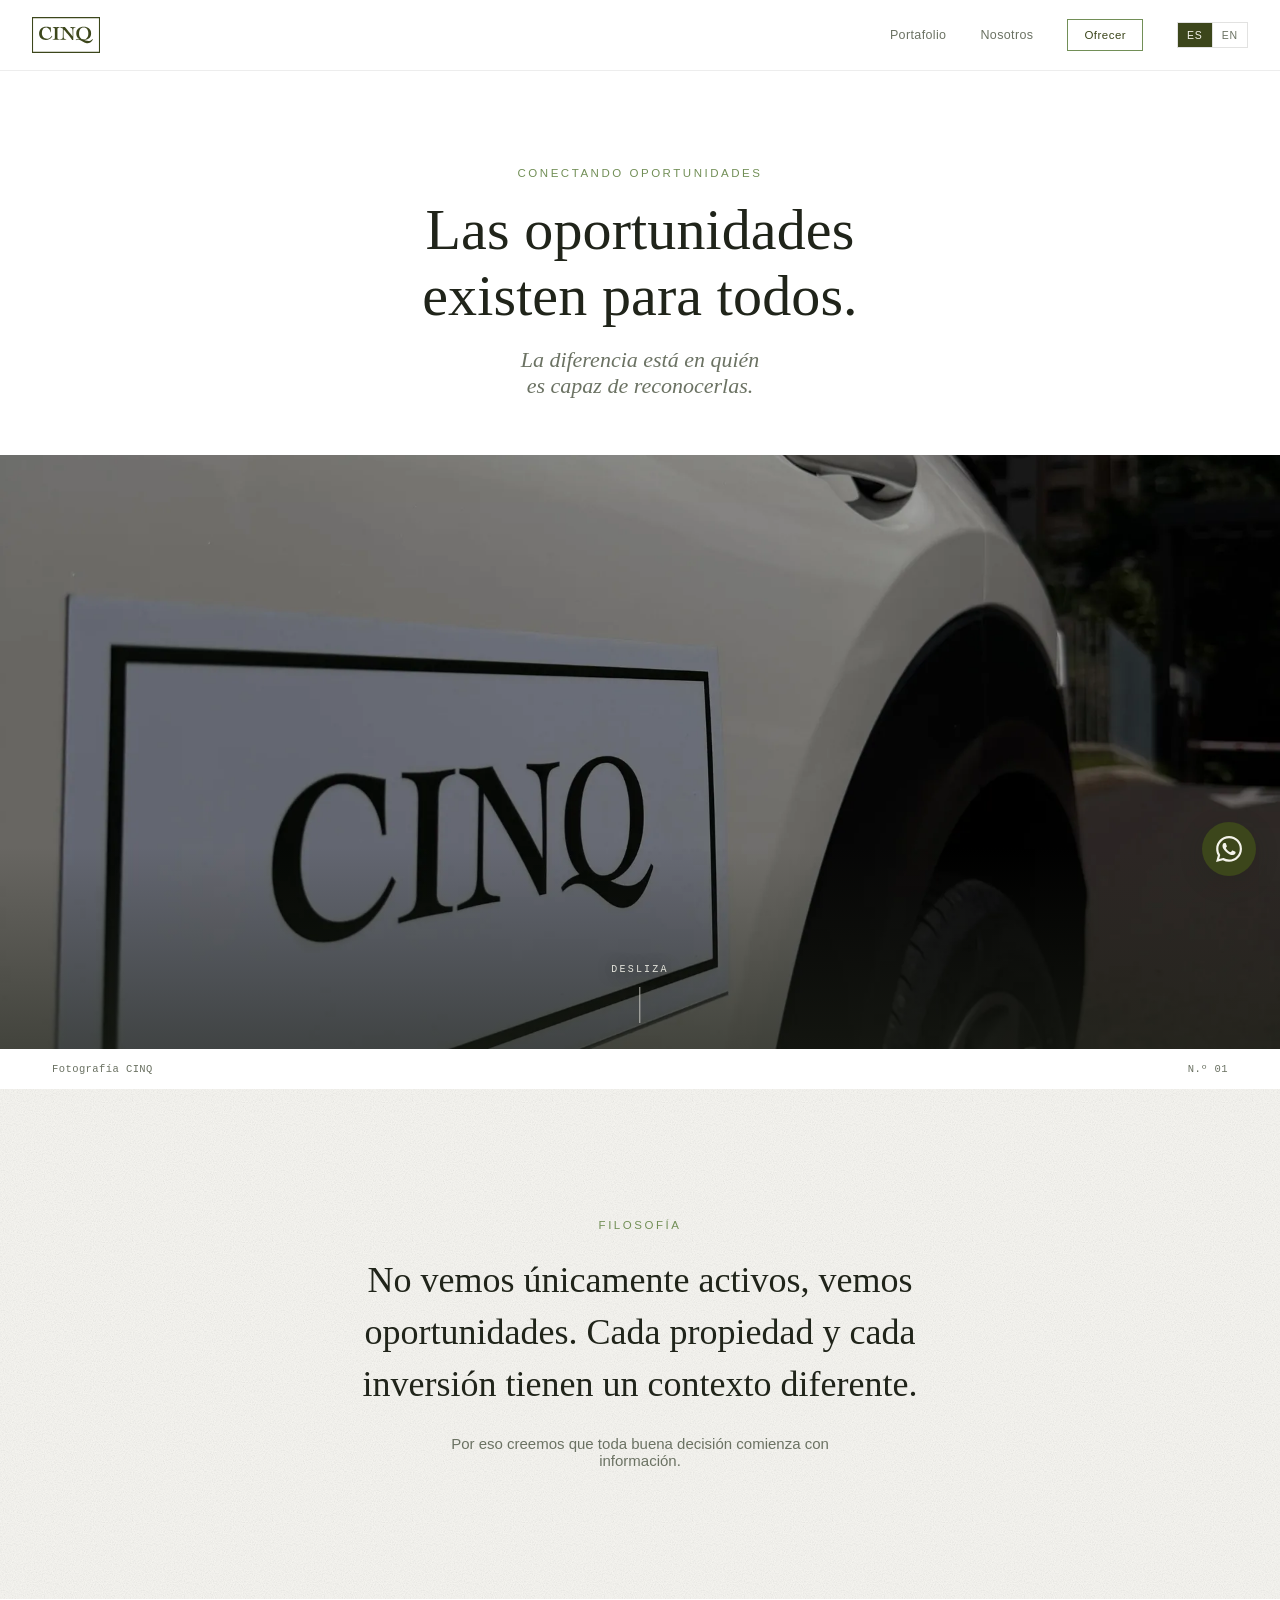
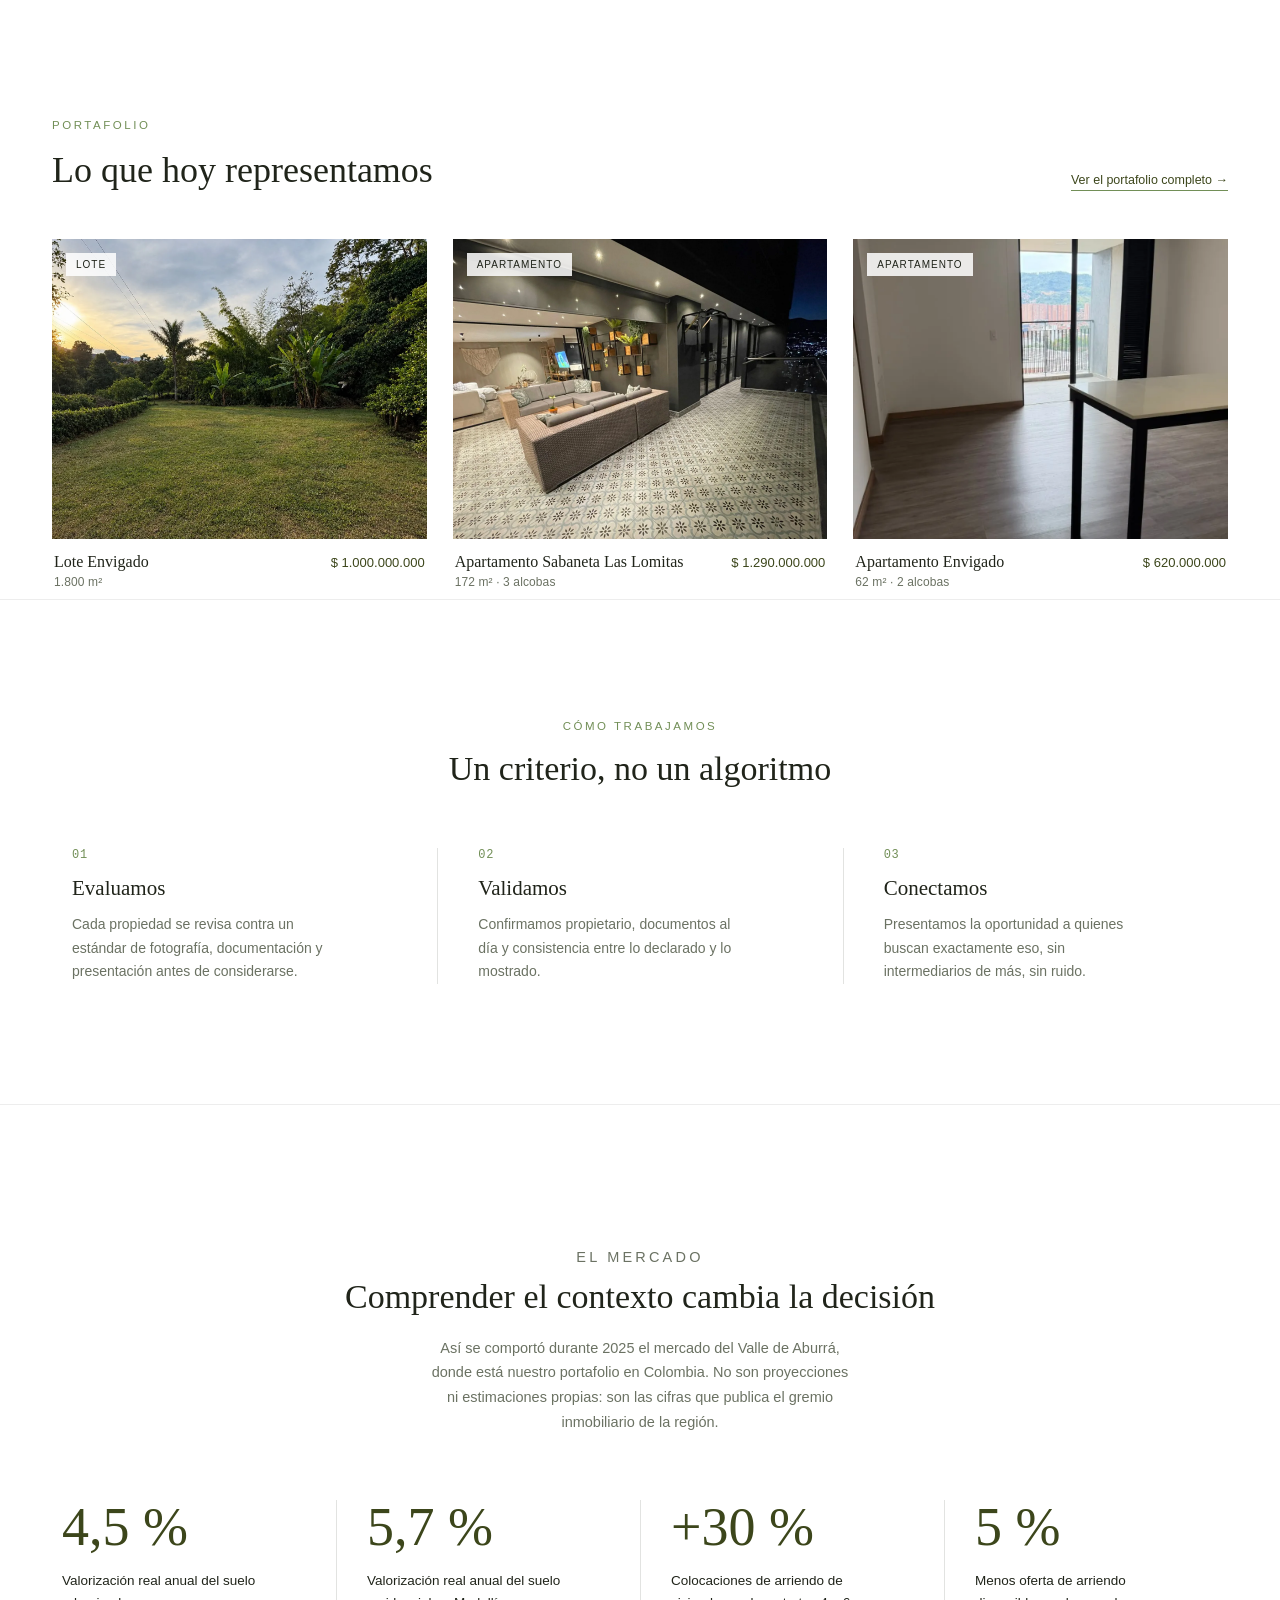
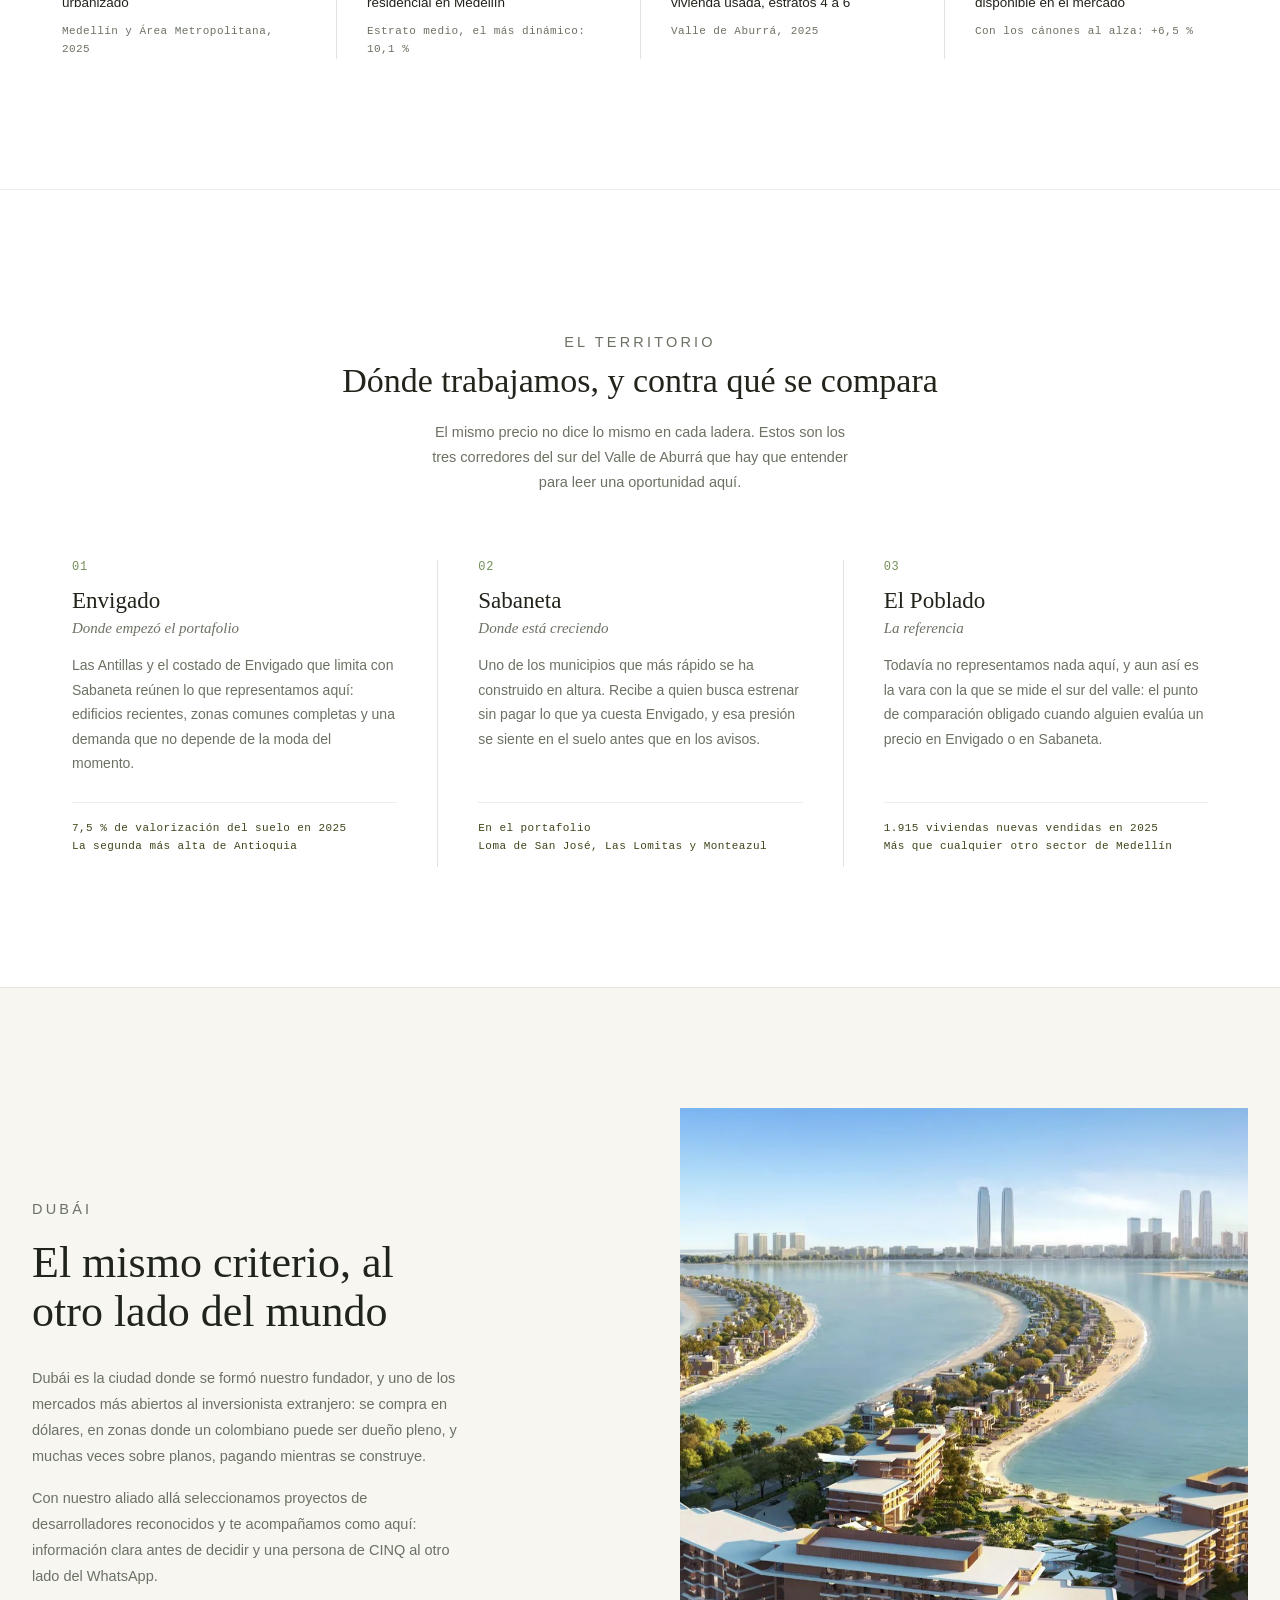
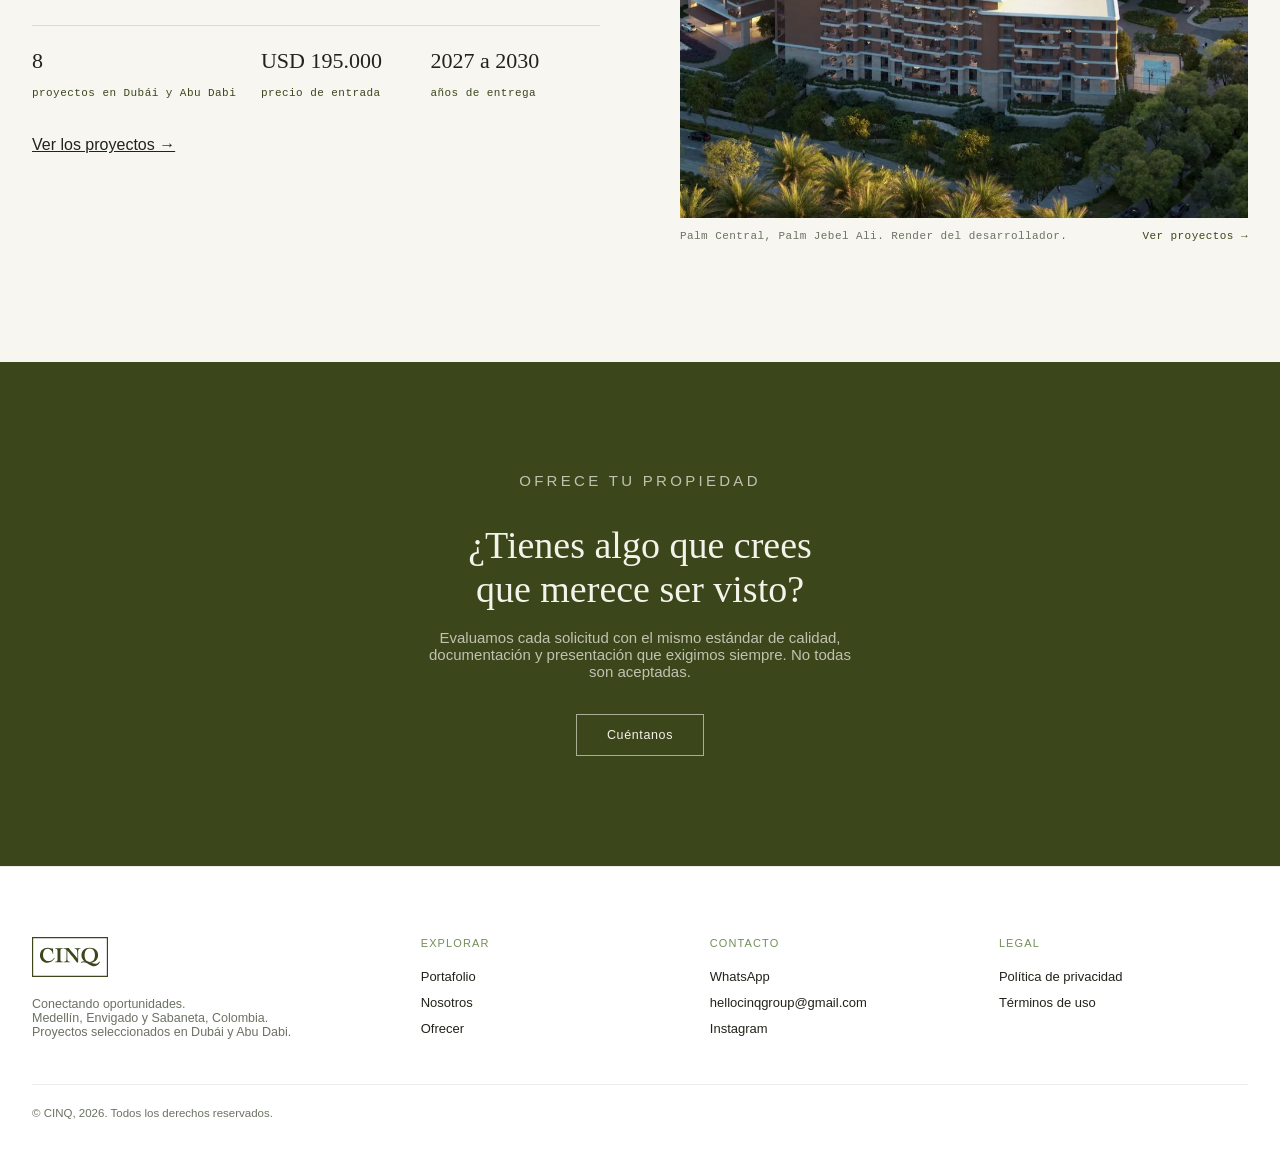
==== commit 2103586a: "Version en ingles visible para Google y enlace a las preguntas de Dubai - hreflang en las seis pagin" ====
--- a/index.html
+++ b/index.html
@@ -6,6 +6,9 @@
 <title data-en="CINQ | Connecting opportunities">CINQ | Conectando oportunidades</title>
 <meta name="description" content="CINQ conecta personas con oportunidades en propiedades y activos estratégicos en Envigado, Sabaneta, Dubái y Abu Dabi." data-en-content="CINQ connects people with opportunities in property and strategic assets in Envigado, Sabaneta, Dubai and Abu Dhabi.">
 <link rel="canonical" href="https://cinq-web.vercel.app/">
+<link rel="alternate" hreflang="es" href="https://cinq-web.vercel.app/">
+<link rel="alternate" hreflang="en" href="https://cinq-web.vercel.app/?lang=en">
+<link rel="alternate" hreflang="x-default" href="https://cinq-web.vercel.app/">
 <link rel="icon" href="/favicon.ico?v=2" sizes="any">
 <link rel="icon" href="/favicon.svg?v=2" type="image/svg+xml">
 <link rel="apple-touch-icon" href="/apple-touch-icon.png?v=2">
--- a/assets/css/styles.css
+++ b/assets/css/styles.css
@@ -200,7 +200,7 @@
 .p-card:hover .frame img{transform:scale(1.045);}
 .p-meta{padding:14px 2px 0;display:flex;justify-content:space-between;align-items:baseline;gap:10px;}
 .p-meta .place{font-family:var(--font-display);font-size:16px;color:var(--ink);}
-.p-meta .op{font-size:10.5px;color:var(--muted);letter-spacing:0.04em;text-transform:uppercase;margin-top:4px;}
+.p-meta .op{font-size:12px;color:var(--muted);letter-spacing:0.01em;margin-top:4px;}
 .p-meta .price{font-size:13px;color:var(--olive-deep);white-space:nowrap;font-variant-numeric:tabular-nums;}
 
 /* Reticula de tarjetas. Vive aqui y no en la pagina porque la usan tanto el
@@ -332,3 +332,23 @@
   .sala-bloque{margin-top:80px;}
   .sala-cab{align-items:flex-start;}
 }
+
+/* ---------------- preguntas de Dubai (portafolio) ---------------- */
+/* Debajo de la sala 360, solo cuando hay proyectos de afuera a la vista.
+   Son <details>: se abren con un toque, sin JavaScript, y el lector de
+   pantalla los entiende solos. */
+.faq-bloque{margin:110px auto 0;max-width:820px;scroll-margin-top:96px;}
+.faq-bloque h3{font-family:var(--font-display);font-weight:400;font-size:clamp(22px,2.6vw,30px);margin:6px 0 26px;color:var(--ink);}
+.faq-bloque .eyebrow{margin:0;}
+.faq-bloque details{border-top:1px solid var(--line);}
+.faq-bloque details:last-of-type{border-bottom:1px solid var(--line);}
+.faq-bloque summary{list-style:none;cursor:pointer;display:flex;justify-content:space-between;align-items:center;gap:20px;
+  padding:20px 0;font-family:var(--font-display);font-size:18px;line-height:1.35;color:var(--ink);}
+.faq-bloque summary::-webkit-details-marker{display:none;}
+.faq-bloque summary::after{content:"+";flex:none;font-family:var(--font-body);font-size:22px;line-height:1;color:var(--olive);transition:transform .25s ease;}
+.faq-bloque details[open] summary::after{transform:rotate(45deg);}
+.faq-bloque summary:focus-visible{outline:2px solid var(--olive-deep);outline-offset:4px;}
+.faq-bloque details p{margin:0 0 22px;font-size:14.5px;line-height:1.8;color:var(--muted);max-width:66ch;}
+.faq-bloque .faq-nota{margin-top:18px;font-family:var(--font-mono);font-size:11px;letter-spacing:0.04em;color:var(--muted);}
+@media (max-width:900px){ .faq-bloque{margin-top:80px;} .faq-bloque summary{font-size:16.5px;} }
+@media (prefers-reduced-motion: reduce){ .faq-bloque summary::after{transition:none;} }
